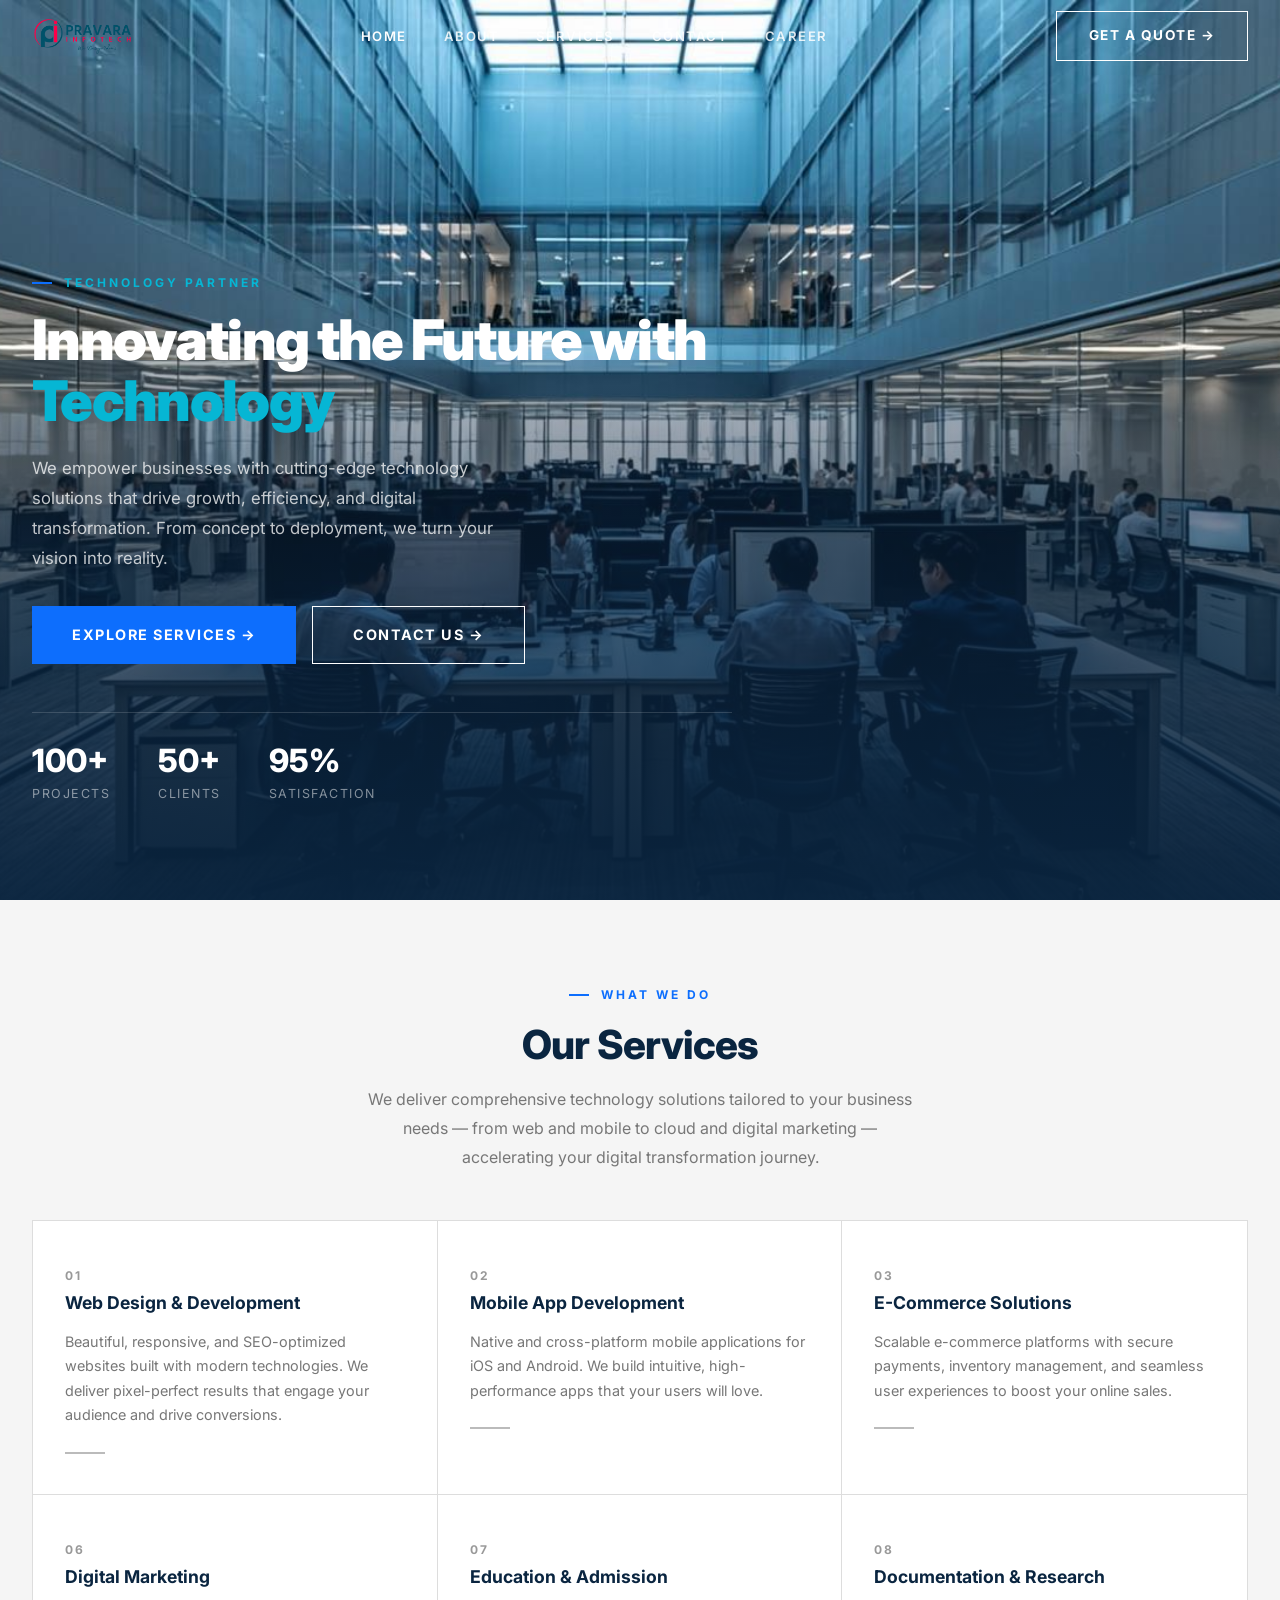
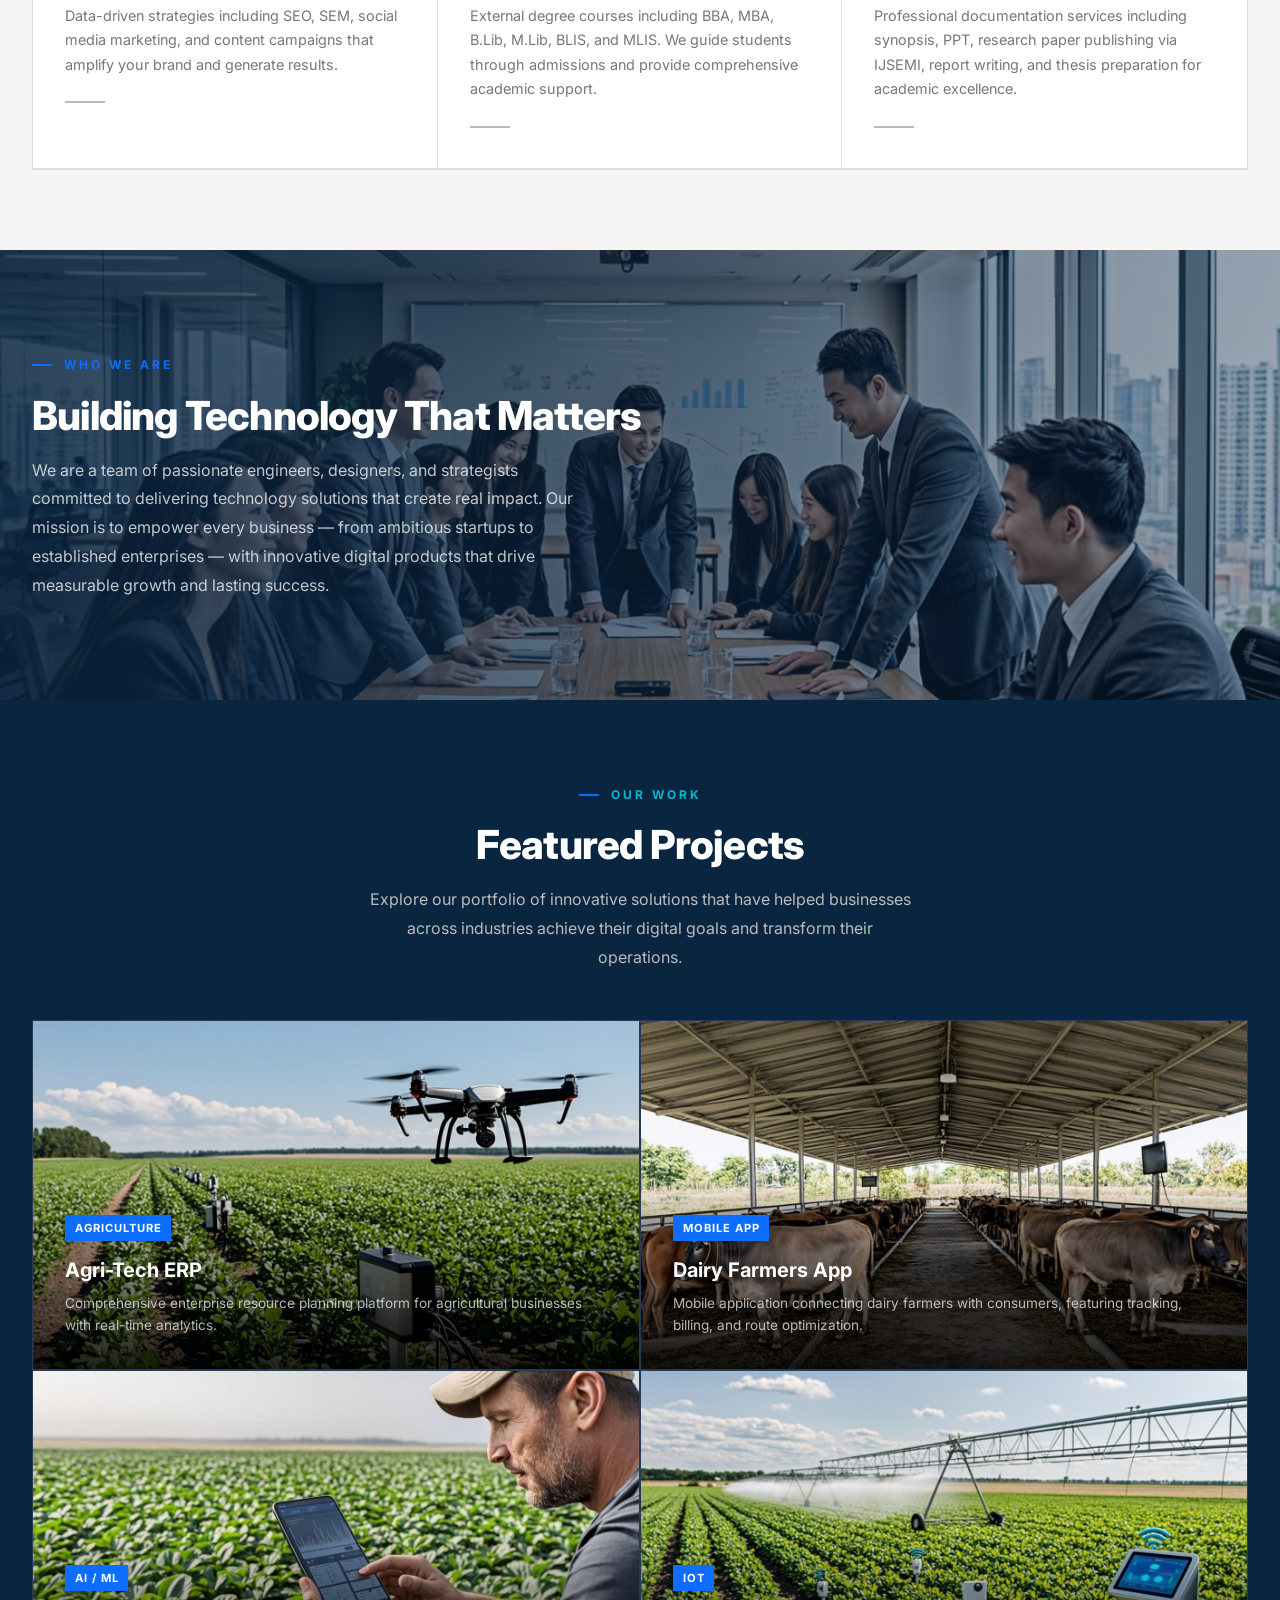
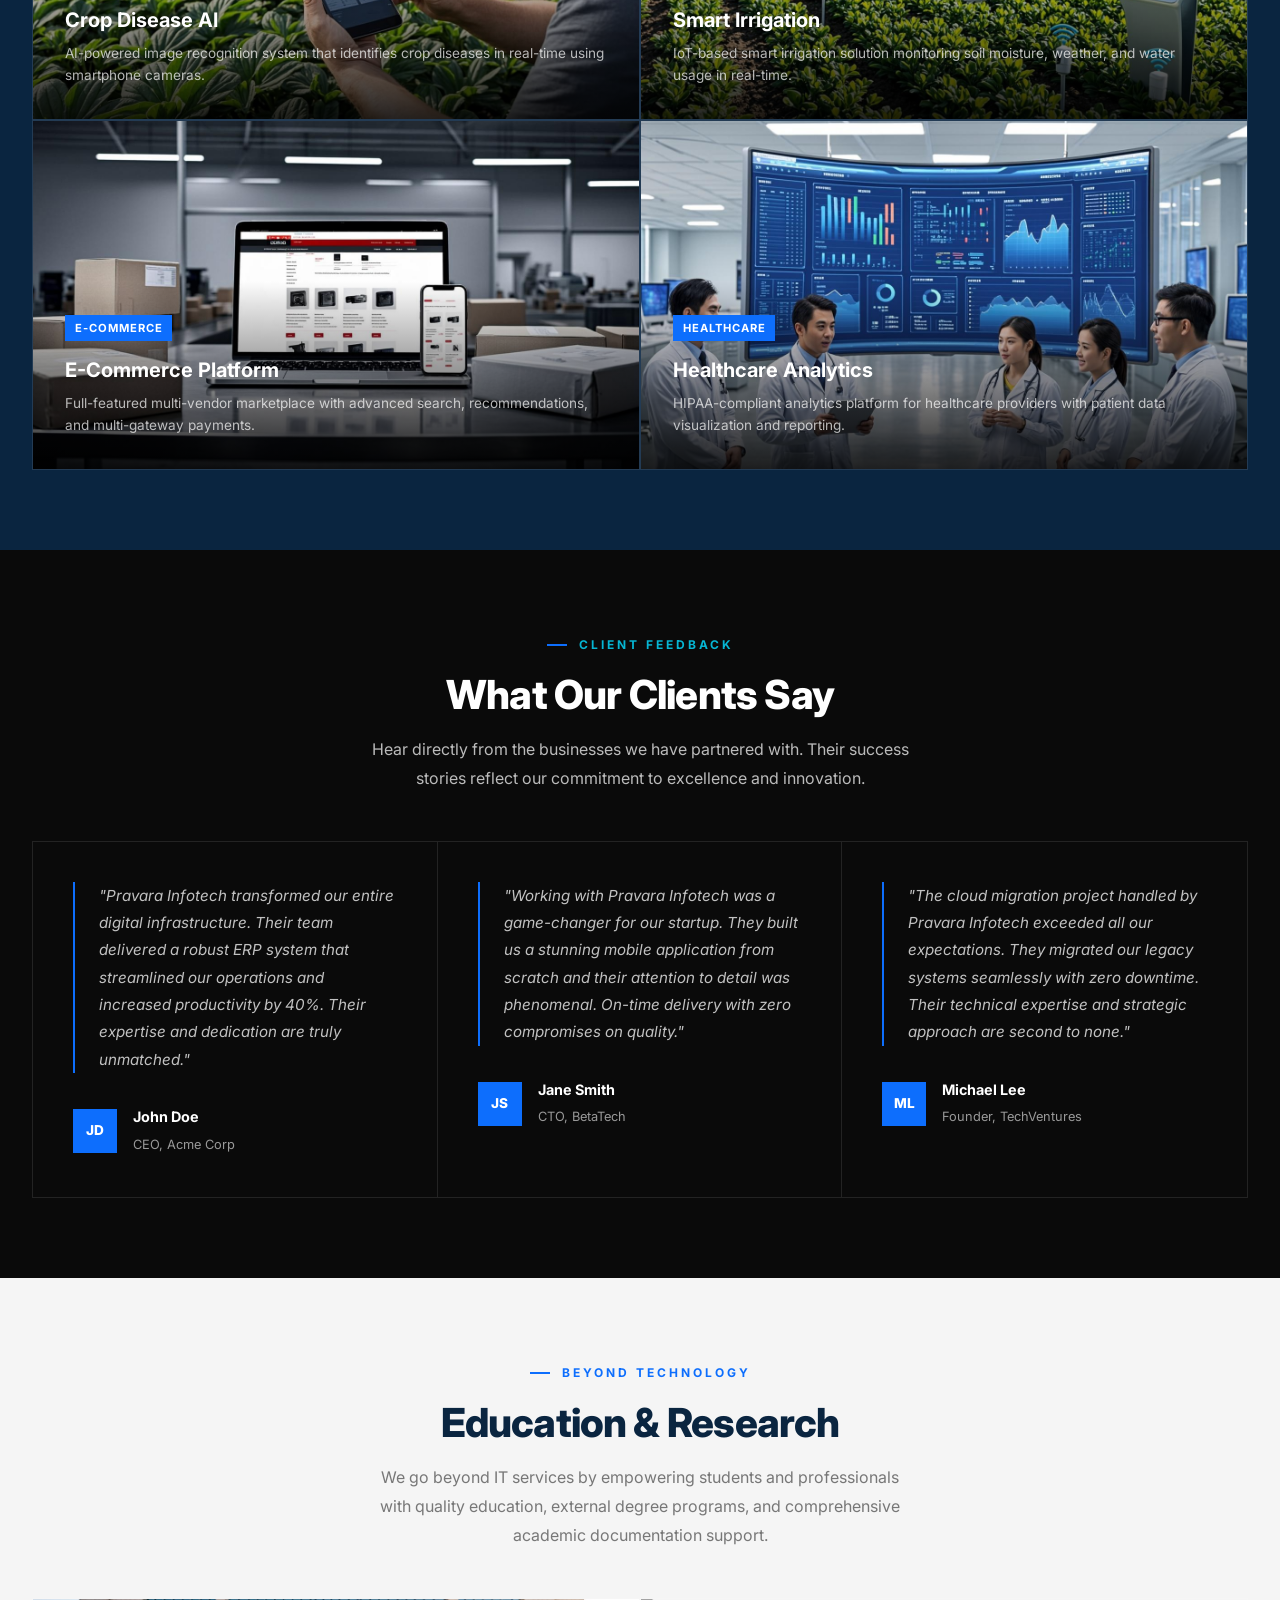
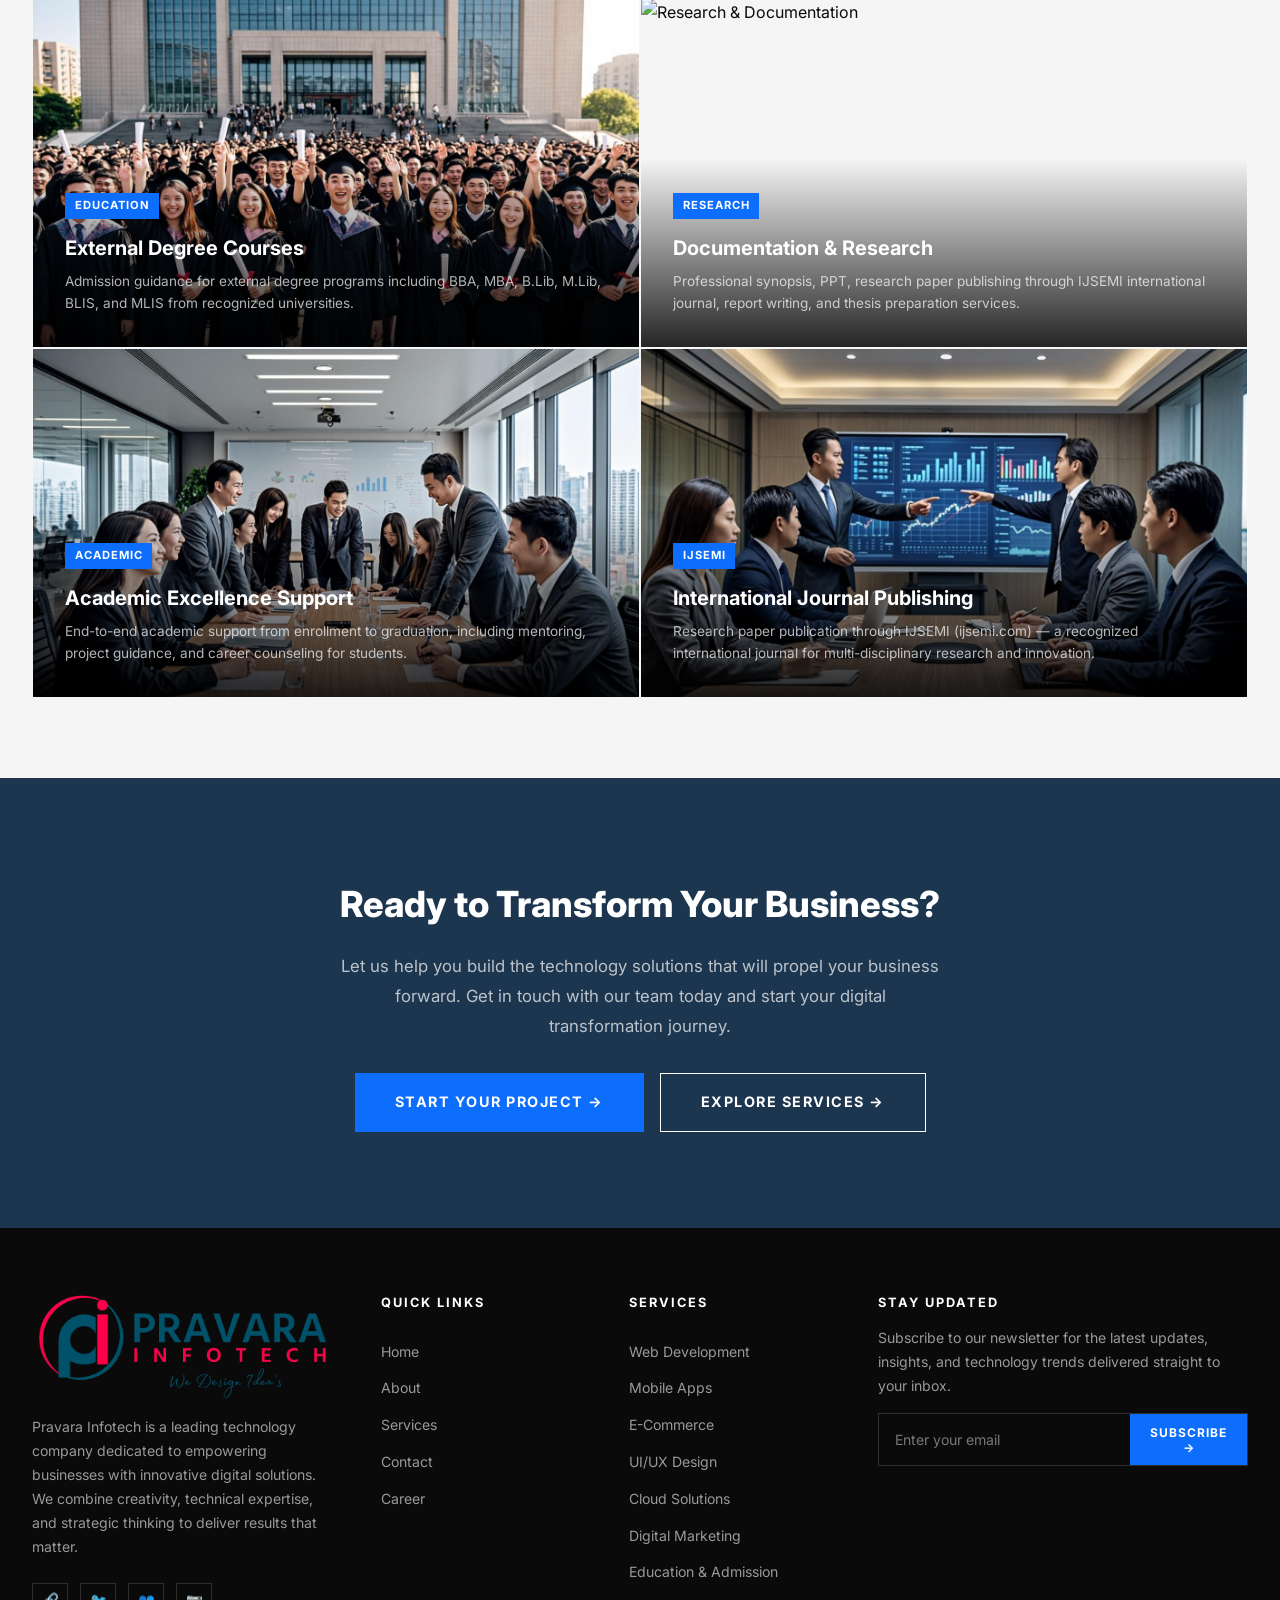
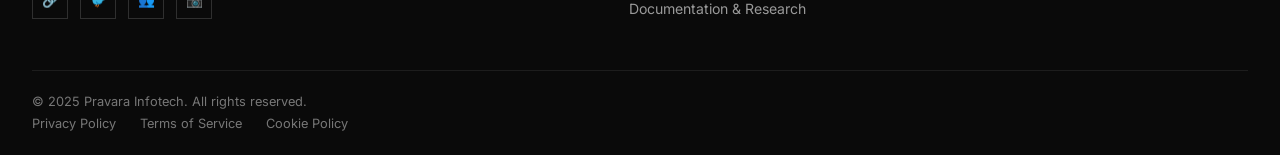
==== index.html @ 1d98ce5a "feat: add education service image and update portfolio layout spacing" ====
<!DOCTYPE html>
<html lang="en">
<head>
    <meta charset="UTF-8">
    <meta name="viewport" content="width=device-width, initial-scale=1.0">
    <meta name="description" content="Pravara Infotech - Empowering businesses with cutting-edge technology solutions. Web development, mobile apps, cloud solutions, and digital marketing.">
    <meta name="keywords" content="Pravara Infotech, web development, mobile app development, UI/UX design, cloud solutions, digital marketing, technology company">
    <meta name="author" content="Pravara Infotech">
    <meta name="robots" content="index, follow">
    <meta property="og:title" content="Pravara Infotech - Innovating the Future with Technology">
    <meta property="og:description" content="Empowering businesses with cutting-edge technology solutions.">
    <meta property="og:type" content="website">
    <meta property="og:url" content="https://pravarainfotech.com">
    <meta property="og:image" content="images/hero-bg.jpg">
    <meta name="twitter:card" content="summary_large_image">
    <meta name="twitter:title" content="Pravara Infotech - Innovating the Future with Technology">
    <meta name="twitter:description" content="Empowering businesses with cutting-edge technology solutions.">
    <title>Pravara Infotech - Innovating the Future with Technology</title>
    <link rel="preconnect" href="https://fonts.googleapis.com">
    <link rel="preconnect" href="https://fonts.gstatic.com" crossorigin>
    <link href="https://fonts.googleapis.com/css2?family=Inter:wght@300;400;500;600;700;800;900&display=swap" rel="stylesheet">
    <link rel="stylesheet" href="css/style.css">
    <link rel="icon" type="image/png" href="images/logo.png">
</head>
<body>

    <!-- ========== NAVBAR ========== -->
    <nav class="navbar" id="navbar">
        <div class="container">
            <a href="index.html" class="navbar-brand">
                <img src="images/logo.png" alt="Pravara Infotech Logo">
            </a>
            <ul class="navbar-menu" id="navbarMenu">
                <li><a href="index.html" class="active">Home</a></li>
                <li><a href="about.html">About</a></li>
                <li><a href="services.html">Services</a></li>
                <li><a href="contact.html">Contact</a></li>
                <li><a href="career.html">Career</a></li>
            </ul>
            <a href="contact.html" class="btn btn-outline-white navbar-cta">Get a Quote &#8594;</a>
            <button class="menu-toggle" id="menuToggle" aria-label="Toggle navigation menu">
                <span></span>
                <span></span>
                <span></span>
            </button>
        </div>
    </nav>
    <div class="mobile-overlay" id="mobileOverlay"></div>

    <!-- ========== HERO SECTION ========== -->
    <section class="hero" id="hero" style="background-image: url('images/hero-bg.jpg');">
        <div class="container">
            <div class="hero-content reveal">
                <span class="section-tag">Technology Partner</span>
                <h1>Innovating the Future with <span class="highlight">Technology</span></h1>
                <p>We empower businesses with cutting-edge technology solutions that drive growth, efficiency, and digital transformation. From concept to deployment, we turn your vision into reality.</p>
                <div class="hero-buttons">
                    <a href="services.html" class="btn btn-primary btn-lg">Explore Services &#8594;</a>
                    <a href="contact.html" class="btn btn-outline-white btn-lg">Contact Us &#8594;</a>
                </div>
                <div class="hero-stats">
                    <div class="hero-stat">
                        <span class="number" data-counter="100" data-suffix="+">100+</span>
                        <span class="label">Projects</span>
                    </div>
                    <div class="hero-stat">
                        <span class="number" data-counter="50" data-suffix="+">50+</span>
                        <span class="label">Clients</span>
                    </div>
                    <div class="hero-stat">
                        <span class="number" data-counter="95" data-suffix="%">95%</span>
                        <span class="label">Satisfaction</span>
                    </div>
                </div>
            </div>
        </div>
    </section>

    <!-- ========== SERVICES SECTION ========== -->
    <section class="services-section section" id="services">
        <div class="container">
            <div class="text-center reveal">
                <span class="section-tag">What We Do</span>
                <h2 class="section-title">Our Services</h2>
                <p class="section-desc">We deliver comprehensive technology solutions tailored to your business needs — from web and mobile to cloud and digital marketing — accelerating your digital transformation journey.</p>
            </div>
            <div class="services-grid">

                <div class="service-card reveal">
                    <span class="service-card-num">01</span>
                    <h3 class="service-card-title">Web Design &amp; Development</h3>
                    <p class="service-card-desc">Beautiful, responsive, and SEO-optimized websites built with modern technologies. We deliver pixel-perfect results that engage your audience and drive conversions.</p>
                    <div class="service-card-line"></div>
                </div>

                <div class="service-card reveal">
                    <span class="service-card-num">02</span>
                    <h3 class="service-card-title">Mobile App Development</h3>
                    <p class="service-card-desc">Native and cross-platform mobile applications for iOS and Android. We build intuitive, high-performance apps that your users will love.</p>
                    <div class="service-card-line"></div>
                </div>

                <div class="service-card reveal">
                    <span class="service-card-num">03</span>
                    <h3 class="service-card-title">E-Commerce Solutions</h3>
                    <p class="service-card-desc">Scalable e-commerce platforms with secure payments, inventory management, and seamless user experiences to boost your online sales.</p>
                    <div class="service-card-line"></div>
                </div>
                <!-- service cards 04 and 05 removed per request -->

                <div class="service-card reveal">
                    <span class="service-card-num">06</span>
                    <h3 class="service-card-title">Digital Marketing</h3>
                    <p class="service-card-desc">Data-driven strategies including SEO, SEM, social media marketing, and content campaigns that amplify your brand and generate results.</p>
                    <div class="service-card-line"></div>
                </div>

                <div class="service-card reveal">
                    <span class="service-card-num">07</span>
                    <h3 class="service-card-title">Education &amp; Admission</h3>
                    <p class="service-card-desc">External degree courses including BBA, MBA, B.Lib, M.Lib, BLIS, and MLIS. We guide students through admissions and provide comprehensive academic support.</p>
                    <div class="service-card-line"></div>
                </div>

                <div class="service-card reveal">
                    <span class="service-card-num">08</span>
                    <h3 class="service-card-title">Documentation &amp; Research</h3>
                    <p class="service-card-desc">Professional documentation services including synopsis, PPT, research paper publishing via IJSEMI, report writing, and thesis preparation for academic excellence.</p>
                    <div class="service-card-line"></div>
                </div>

            </div>
        </div>
    </section>

    <!-- ========== PHOTO BANNER ========== -->
    <section class="photo-banner" style="background-image: url('images/about-team.jpg');">
        <div class="photo-banner-content">
            <div class="container reveal">
                <span class="section-tag">Who We Are</span>
                <h2 class="section-title" style="color: #fff;">Building Technology That Matters</h2>
                <p class="section-desc" style="color: rgba(255,255,255,0.75); max-width: 550px;">We are a team of passionate engineers, designers, and strategists committed to delivering technology solutions that create real impact. Our mission is to empower every business — from ambitious startups to established enterprises — with innovative digital products that drive measurable growth and lasting success.</p>
            </div>
        </div>
    </section>

    <!-- ========== PORTFOLIO SECTION ========== -->
    <section class="portfolio-section section" id="portfolio">
        <div class="container">
            <div class="text-center text-white reveal">
                <span class="section-tag">Our Work</span>
                <h2 class="section-title">Featured Projects</h2>
                <p class="section-desc">Explore our portfolio of innovative solutions that have helped businesses across industries achieve their digital goals and transform their operations.</p>
            </div>
            <div class="portfolio-grid">

                <div class="portfolio-item reveal">
                    <img src="images/port-agritech.jpg" alt="Agri-Tech ERP System">
                    <div class="portfolio-overlay">
                        <span class="tag">Agriculture</span>
                        <h3>Agri-Tech ERP</h3>
                        <p>Comprehensive enterprise resource planning platform for agricultural businesses with real-time analytics.</p>
                    </div>
                </div>

                <div class="portfolio-item reveal">
                    <img src="images/port-dairy.jpg" alt="Dairy Farmers App">
                    <div class="portfolio-overlay">
                        <span class="tag">Mobile App</span>
                        <h3>Dairy Farmers App</h3>
                        <p>Mobile application connecting dairy farmers with consumers, featuring tracking, billing, and route optimization.</p>
                    </div>
                </div>

                <div class="portfolio-item reveal">
                    <img src="images/port-ai.jpg" alt="Crop Disease AI Detection">
                    <div class="portfolio-overlay">
                        <span class="tag">AI / ML</span>
                        <h3>Crop Disease AI</h3>
                        <p>AI-powered image recognition system that identifies crop diseases in real-time using smartphone cameras.</p>
                    </div>
                </div>

                <div class="portfolio-item reveal">
                    <img src="images/port-iot.jpg" alt="Smart Irrigation System">
                    <div class="portfolio-overlay">
                        <span class="tag">IoT</span>
                        <h3>Smart Irrigation</h3>
                        <p>IoT-based smart irrigation solution monitoring soil moisture, weather, and water usage in real-time.</p>
                    </div>
                </div>

                <div class="portfolio-item reveal">
                    <img src="images/svc-ecommerce.jpg" alt="E-Commerce Platform">
                    <div class="portfolio-overlay">
                        <span class="tag">E-Commerce</span>
                        <h3>E-Commerce Platform</h3>
                        <p>Full-featured multi-vendor marketplace with advanced search, recommendations, and multi-gateway payments.</p>
                    </div>
                </div>

                <div class="portfolio-item reveal">
                    <img src="images/port-healthcare.jpg" alt="Healthcare Analytics Platform">
                    <div class="portfolio-overlay">
                        <span class="tag">Healthcare</span>
                        <h3>Healthcare Analytics</h3>
                        <p>HIPAA-compliant analytics platform for healthcare providers with patient data visualization and reporting.</p>
                    </div>
                </div>

            </div>
        </div>
    </section>

    <!-- ========== TESTIMONIALS SECTION ========== -->
    <section class="testimonials-section section" id="testimonials">
        <div class="container">
            <div class="text-center text-white reveal">
                <span class="section-tag">Client Feedback</span>
                <h2 class="section-title">What Our Clients Say</h2>
                <p class="section-desc">Hear directly from the businesses we have partnered with. Their success stories reflect our commitment to excellence and innovation.</p>
            </div>
            <div class="testimonials-grid">

                <div class="testimonial-card reveal">
                    <p class="testimonial-quote">"Pravara Infotech transformed our entire digital infrastructure. Their team delivered a robust ERP system that streamlined our operations and increased productivity by 40%. Their expertise and dedication are truly unmatched."</p>
                    <div class="testimonial-author">
                        <div class="testimonial-avatar">JD</div>
                        <div>
                            <h4>John Doe</h4>
                            <span>CEO, Acme Corp</span>
                        </div>
                    </div>
                </div>

                <div class="testimonial-card reveal">
                    <p class="testimonial-quote">"Working with Pravara Infotech was a game-changer for our startup. They built us a stunning mobile application from scratch and their attention to detail was phenomenal. On-time delivery with zero compromises on quality."</p>
                    <div class="testimonial-author">
                        <div class="testimonial-avatar">JS</div>
                        <div>
                            <h4>Jane Smith</h4>
                            <span>CTO, BetaTech</span>
                        </div>
                    </div>
                </div>

                <div class="testimonial-card reveal">
                    <p class="testimonial-quote">"The cloud migration project handled by Pravara Infotech exceeded all our expectations. They migrated our legacy systems seamlessly with zero downtime. Their technical expertise and strategic approach are second to none."</p>
                    <div class="testimonial-author">
                        <div class="testimonial-avatar">ML</div>
                        <div>
                            <h4>Michael Lee</h4>
                            <span>Founder, TechVentures</span>
                        </div>
                    </div>
                </div>

            </div>
        </div>
    </section>

    <!-- ========== EDUCATION & RESEARCH SHOWCASE ========== -->
    <section class="section" id="education-research" style="background: var(--gray-50);">
        <div class="container">
            <div class="text-center reveal">
                <span class="section-tag">Beyond Technology</span>
                <h2 class="section-title">Education &amp; Research</h2>
                <p class="section-desc">We go beyond IT services by empowering students and professionals with quality education, external degree programs, and comprehensive academic documentation support.</p>
            </div>
            <div class="portfolio-grid">

                <div class="portfolio-item reveal">
                    <img src="images/svc-education.jpg" alt="External Degree Programs">
                    <div class="portfolio-overlay">
                        <span class="tag">Education</span>
                        <h3>External Degree Courses</h3>
                        <p>Admission guidance for external degree programs including BBA, MBA, B.Lib, M.Lib, BLIS, and MLIS from recognized universities.</p>
                    </div>
                </div>

                <div class="portfolio-item reveal">
                    <img src="images/svc-research.jpg" alt="Research & Documentation">
                    <div class="portfolio-overlay">
                        <span class="tag">Research</span>
                        <h3>Documentation &amp; Research</h3>
                        <p>Professional synopsis, PPT, research paper publishing through IJSEMI international journal, report writing, and thesis preparation services.</p>
                    </div>
                </div>
 
                <div class="portfolio-item reveal">
                    <img src="images/about-team.jpg" alt="Academic Support">
                    <div class="portfolio-overlay">
                        <span class="tag">Academic</span>
                        <h3>Academic Excellence Support</h3>
                        <p>End-to-end academic support from enrollment to graduation, including mentoring, project guidance, and career counseling for students.</p>
                    </div>
                </div>

                <div class="portfolio-item reveal">
                    <img src="images/svc-marketing.jpg" alt="IJSEMI Journal">
                    <div class="portfolio-overlay">
                        <span class="tag">IJSEMI</span>
                        <h3>International Journal Publishing</h3>
                        <p>Research paper publication through IJSEMI (ijsemi.com) — a recognized international journal for multi-disciplinary research and innovation.</p>
                    </div>
                </div>

            </div>
        </div>
    </section>

    <!-- ========== CTA SECTION ========== -->
    <section class="cta-section" id="cta" style="background-image: url('images/cta-bg.jpg');">
        <div class="container">
            <div class="cta-inner reveal">
                <h2>Ready to Transform Your Business?</h2>
                <p>Let us help you build the technology solutions that will propel your business forward. Get in touch with our team today and start your digital transformation journey.</p>
                <div class="cta-buttons">
                    <a href="contact.html" class="btn btn-primary btn-lg">Start Your Project &#8594;</a>
                    <a href="services.html" class="btn btn-outline-white btn-lg">Explore Services &#8594;</a>
                </div>
            </div>
        </div>
    </section>

    <!-- ========== FOOTER ========== -->
    <footer class="footer" id="footer">
        <div class="container">
            <div class="footer-grid">

                <div class="footer-brand">
                    <a href="index.html">
                        <img src="images/logo.png" alt="Pravara Infotech Logo">
                    </a>
                    <p>Pravara Infotech is a leading technology company dedicated to empowering businesses with innovative digital solutions. We combine creativity, technical expertise, and strategic thinking to deliver results that matter.</p>
                    <div class="footer-social">
                        <a href="#" aria-label="Facebook">&#128279;</a>
                        <a href="#" aria-label="Twitter">&#128038;</a>
                        <a href="#" aria-label="LinkedIn">&#128101;</a>
                        <a href="#" aria-label="Instagram">&#128247;</a>
                    </div>
                </div>

                <div class="footer-col">
                    <h4>Quick Links</h4>
                    <ul>
                        <li><a href="index.html">Home</a></li>
                        <li><a href="about.html">About</a></li>
                        <li><a href="services.html">Services</a></li>
                        <li><a href="contact.html">Contact</a></li>
                        <li><a href="career.html">Career</a></li>
                    </ul>
                </div>

                <div class="footer-col">
                    <h4>Services</h4>
                    <ul>
                        <li><a href="services.html">Web Development</a></li>
                        <li><a href="services.html">Mobile Apps</a></li>
                        <li><a href="services.html">E-Commerce</a></li>
                        <li><a href="services.html">UI/UX Design</a></li>
                        <li><a href="services.html">Cloud Solutions</a></li>
                        <li><a href="services.html">Digital Marketing</a></li>
                        <li><a href="services.html">Education &amp; Admission</a></li>
                        <li><a href="services.html">Documentation &amp; Research</a></li>
                    </ul>
                </div>

                <div class="footer-newsletter">
                    <h4>Stay Updated</h4>
                    <p>Subscribe to our newsletter for the latest updates, insights, and technology trends delivered straight to your inbox.</p>
                    <form class="newsletter-form" action="#" method="POST">
                        <input type="email" name="email" placeholder="Enter your email" required aria-label="Email address">
                        <button type="submit">Subscribe &#8594;</button>
                    </form>
                </div>

            </div>
        </div>
        <div class="footer-bottom">
            <div class="container">
                <p>&copy; 2025 Pravara Infotech. All rights reserved.</p>
                <div class="footer-bottom-links">
                    <a href="#">Privacy Policy</a>
                    <a href="#">Terms of Service</a>
                    <a href="#">Cookie Policy</a>
                </div>
            </div>
        </div>
    </footer>

    <!-- ========== SCROLL TO TOP ========== -->
    <button class="scroll-top" id="scrollTop" aria-label="Scroll to top">&#8593;</button>

    <script src="js/script.js"></script>
</body>
</html>
---- css/style.css ----
/* ============================================
   PRAVARA INFOTECH - Professional Static Website
   Square/Corporate Design inspired by TCS & Viraj
   ============================================ */

/* ---------- CSS Variables ---------- */
:root {
  --primary: #0a2540;
  --primary-accent: #0d6efd;
  --accent: #06b6d4;
  --dark: #0a0a0a;
  --dark-900: #111111;
  --dark-800: #1a1a1a;
  --dark-700: #2a2a2a;
  --dark-600: #3a3a3a;
  --gray-600: #555555;
  --gray-500: #777777;
  --gray-400: #999999;
  --gray-300: #bbbbbb;
  --gray-200: #dddddd;
  --gray-100: #eeeeee;
  --gray-50: #f5f5f5;
  --white: #ffffff;
  --gradient-dark: linear-gradient(180deg, #0a2540 0%, #0d1b2e 100%);
  --shadow-sm: 0 1px 3px rgba(0, 0, 0, 0.12);
  --shadow-md: 0 4px 12px rgba(0, 0, 0, 0.08);
  --shadow-lg: 0 8px 30px rgba(0, 0, 0, 0.1);
  --shadow-xl: 0 20px 50px rgba(0, 0, 0, 0.12);
  --transition: 0.3s ease;
  --font: 'Inter', 'Segoe UI', system-ui, -apple-system, sans-serif;
}

/* ---------- Reset ---------- */
*, *::before, *::after { margin: 0; padding: 0; box-sizing: border-box; }
html { scroll-behavior: smooth; font-size: 16px; }
body {
  font-family: var(--font);
  color: var(--dark);
  background: var(--white);
  line-height: 1.7;
  overflow-x: hidden;
  -webkit-font-smoothing: antialiased;
}
a { text-decoration: none; color: inherit; transition: color var(--transition); }
ul, ol { list-style: none; }
img { max-width: 100%; height: auto; display: block; }
button { cursor: pointer; border: none; outline: none; background: none; font-family: inherit; }
input, textarea, select { font-family: inherit; outline: none; }

.container { width: 100%; max-width: 1280px; margin: 0 auto; padding: 0 2rem; }
.section { padding: 5rem 0; }

/* ---------- Typography ---------- */
.section-tag {
  display: inline-block;
  font-size: 0.75rem;
  font-weight: 700;
  color: var(--primary-accent);
  text-transform: uppercase;
  letter-spacing: 3px;
  margin-bottom: 1rem;
  position: relative;
  padding-left: 2rem;
}
.section-tag::before {
  content: '';
  position: absolute;
  left: 0;
  top: 50%;
  transform: translateY(-50%);
  width: 1.25rem;
  height: 2px;
  background: var(--primary-accent);
}

.section-title {
  font-size: clamp(1.75rem, 3.5vw, 2.5rem);
  font-weight: 800;
  color: var(--primary);
  line-height: 1.2;
  margin-bottom: 1rem;
  letter-spacing: -0.02em;
}

.section-desc {
  font-size: 1rem;
  color: var(--gray-500);
  max-width: 550px;
  line-height: 1.8;
}

.text-center { text-align: center; }
.text-center .section-desc { margin: 0 auto; }
.text-white { color: var(--white); }
.text-white .section-tag { color: var(--accent); }
.text-white .section-title { color: var(--white); }
.text-white .section-desc { color: var(--gray-300); }

/* ---------- Buttons ---------- */
.btn {
  display: inline-flex;
  align-items: center;
  gap: 0.5rem;
  padding: 0.8rem 2rem;
  font-size: 0.85rem;
  font-weight: 700;
  text-transform: uppercase;
  letter-spacing: 1.5px;
  transition: all var(--transition);
  white-space: nowrap;
}
.btn-primary {
  background: var(--primary-accent);
  color: var(--white);
}
.btn-primary:hover {
  background: #0b5ed7;
  transform: translateY(-1px);
}
.btn-dark {
  background: var(--primary);
  color: var(--white);
}
.btn-dark:hover { background: var(--dark-800); transform: translateY(-1px); }
.btn-outline-white {
  border: 1.5px solid var(--white);
  color: var(--white);
}
.btn-outline-white:hover {
  background: var(--white);
  color: var(--primary);
}
.btn-outline-dark {
  border: 1.5px solid var(--primary);
  color: var(--primary);
}
.btn-outline-dark:hover {
  background: var(--primary);
  color: var(--white);
}
.btn-lg { padding: 1rem 2.5rem; font-size: 0.9rem; }

/* ---------- NAVBAR ---------- */
.navbar {
  position: fixed;
  top: 0;
  left: 0;
  width: 100%;
  z-index: 1000;
  padding: 0;
  transition: all var(--transition);
}
.navbar.scrolled {
  background: rgba(255, 255, 255, 0.97);
  backdrop-filter: blur(10px);
  box-shadow: 0 1px 0 rgba(0, 0, 0, 0.08);
}
.navbar .container {
  display: flex;
  align-items: center;
  justify-content: space-between;
  height: 72px;
}
.navbar-brand {
  display: flex;
  align-items: center;
  z-index: 1001;
}
.navbar-brand img {
  height: 36px;
  width: auto;
  transition: all var(--transition);
}
.navbar-menu {
  display: flex;
  align-items: center;
  gap: 0;
}
.navbar-menu a {
  padding: 0 1.15rem;
  font-size: 0.82rem;
  font-weight: 600;
  color: rgba(255, 255, 255, 0.85);
  text-transform: uppercase;
  letter-spacing: 1.5px;
  transition: all var(--transition);
  line-height: 72px;
}
.navbar-menu a:hover,
.navbar-menu a.active { color: var(--white); }
.navbar.scrolled .navbar-menu a { color: var(--dark); }
.navbar.scrolled .navbar-menu a:hover,
.navbar.scrolled .navbar-menu a.active { color: var(--primary-accent); }

.navbar-cta .btn { padding: 0.55rem 1.5rem; font-size: 0.75rem; }
.navbar.scrolled .navbar-cta .btn-outline-white {
  border-color: var(--primary);
  color: var(--primary);
}
.navbar.scrolled .navbar-cta .btn-outline-white:hover {
  background: var(--primary);
  color: var(--white);
}

.menu-toggle {
  display: none;
  flex-direction: column;
  gap: 5px;
  z-index: 1001;
  padding: 0.5rem;
}
.menu-toggle span {
  display: block;
  width: 22px;
  height: 2px;
  background: var(--white);
  transition: all var(--transition);
}
.navbar.scrolled .menu-toggle span { background: var(--dark); }
.menu-toggle.active span:nth-child(1) { transform: rotate(45deg) translate(5px, 5px); }
.menu-toggle.active span:nth-child(2) { opacity: 0; }
.menu-toggle.active span:nth-child(3) { transform: rotate(-45deg) translate(5px, -5px); }

/* ---------- HERO ---------- */
.hero {
  position: relative;
  min-height: 100vh;
  display: flex;
  align-items: flex-end;
  background-size: cover;
  background-position: center;
  background-repeat: no-repeat;
  overflow: hidden;
}
.hero::after {
  content: '';
  position: absolute;
  bottom: 0;
  left: 0;
  right: 0;
  height: 60%;
  background: linear-gradient(to top, rgba(10, 37, 64, 0.95) 0%, rgba(10, 37, 64, 0.7) 50%, rgba(10, 37, 64, 0.3) 100%);
  z-index: 1;
}
.hero-content {
  position: relative;
  z-index: 2;
  padding: 0 0 6rem;
  max-width: 700px;
}
.hero-content .section-tag { color: var(--accent); }
.hero h1 {
  font-size: clamp(2.25rem, 5vw, 3.5rem);
  font-weight: 900;
  color: var(--white);
  line-height: 1.1;
  margin-bottom: 1.25rem;
  letter-spacing: -0.03em;
}
.hero h1 .highlight {
  color: var(--accent);
}
.hero p {
  font-size: 1.05rem;
  color: rgba(255, 255, 255, 0.75);
  margin-bottom: 2rem;
  max-width: 500px;
  line-height: 1.8;
}
.hero-buttons {
  display: flex;
  gap: 1rem;
  flex-wrap: wrap;
}
.hero-stats {
  display: flex;
  gap: 3rem;
  margin-top: 3rem;
  padding-top: 2rem;
  border-top: 1px solid rgba(255, 255, 255, 0.15);
}
.hero-stat .number {
  font-size: 2rem;
  font-weight: 800;
  color: var(--white);
  line-height: 1;
  display: block;
}
.hero-stat .label {
  font-size: 0.78rem;
  color: rgba(255, 255, 255, 0.5);
  text-transform: uppercase;
  letter-spacing: 1.5px;
  margin-top: 0.35rem;
  display: block;
}

/* ---------- Wide Photo Banner ---------- */
.photo-banner {
  position: relative;
  width: 100%;
  height: 450px;
  background-size: cover;
  background-position: center;
  overflow: hidden;
}
.photo-banner::after {
  content: '';
  position: absolute;
  inset: 0;
  background: linear-gradient(to right, rgba(10, 37, 64, 0.85) 0%, rgba(10, 37, 64, 0.4) 100%);
}
.photo-banner-content {
  position: relative;
  z-index: 2;
  height: 100%;
  display: flex;
  align-items: center;
}

/* ---------- Services Grid ---------- */
.services-section { background: var(--gray-50); }
.services-grid {
  display: grid;
  grid-template-columns: repeat(3, 1fr);
  gap: 0;
  margin-top: 3rem;
  border: 1px solid var(--gray-200);
}
.service-card {
  background: var(--white);
  padding: 2.5rem 2rem;
  border-right: 1px solid var(--gray-200);
  border-bottom: 1px solid var(--gray-200);
  transition: all var(--transition);
  position: relative;
}
.service-card:nth-child(3n) { border-right: none; }
.service-card:hover {
  background: var(--primary);
  color: var(--white);
}
.service-card:hover .service-card-num,
.service-card:hover .service-card-title,
.service-card:hover .service-card-desc { color: var(--white); }
.service-card:hover .service-card-line { background: var(--accent); }

.service-card-num {
  font-size: 0.75rem;
  font-weight: 700;
  color: var(--gray-400);
  letter-spacing: 2px;
  margin-bottom: 1rem;
}
.service-card-title {
  font-size: 1.1rem;
  font-weight: 700;
  color: var(--primary);
  margin-bottom: 0.75rem;
  transition: color var(--transition);
}
.service-card-desc {
  font-size: 0.9rem;
  color: var(--gray-500);
  line-height: 1.7;
  margin-bottom: 1.5rem;
  transition: color var(--transition);
}
.service-card-line {
  width: 40px;
  height: 2px;
  background: var(--gray-300);
  transition: all var(--transition);
}
.service-card:hover .service-card-line {
  width: 60px;
}

/* ---------- Portfolio / Projects ---------- */
.portfolio-section { background: var(--primary); }
.portfolio-grid {
  display: grid;
  grid-template-columns: 1fr 1fr;
  gap: 0;
  margin-top: 3rem;
}
.portfolio-item {
  position: relative;
  height: 350px;
  overflow: hidden;
  border: 1px solid rgba(255, 255, 255, 0.1);
}
.portfolio-item img {
  width: 100%;
  height: 100%;
  object-fit: cover;
  transition: transform 0.6s ease;
}
.portfolio-item:hover img { transform: scale(1.05); }
.portfolio-overlay {
  position: absolute;
  bottom: 0;
  left: 0;
  right: 0;
  padding: 2rem;
  background: linear-gradient(to top, rgba(0, 0, 0, 0.85) 0%, transparent 100%);
}
.portfolio-overlay .tag {
  display: inline-block;
  padding: 0.2rem 0.6rem;
  background: var(--primary-accent);
  color: var(--white);
  font-size: 0.7rem;
  font-weight: 700;
  text-transform: uppercase;
  letter-spacing: 1px;
  margin-bottom: 0.75rem;
}
.portfolio-overlay h3 {
  font-size: 1.25rem;
  font-weight: 700;
  color: var(--white);
  margin-bottom: 0.4rem;
}
.portfolio-overlay p {
  font-size: 0.85rem;
  color: rgba(255, 255, 255, 0.7);
  line-height: 1.6;
}

/* ---------- About / Story Split ---------- */
.about-split {
  display: grid;
  grid-template-columns: 1fr 1fr;
  min-height: 500px;
}
.about-split-image {
  position: relative;
  overflow: hidden;
}
.about-split-image img {
  width: 100%;
  height: 100%;
  object-fit: cover;
}
.about-split-content {
  display: flex;
  align-items: center;
  padding: 4rem;
}
.about-split-content .section-desc { max-width: 100%; }

/* ---------- Features Grid ---------- */
.features-grid {
  display: grid;
  grid-template-columns: repeat(4, 1fr);
  gap: 2.5rem;
  margin-top: 3rem;
}
.feature-item {
  padding: 0;
}
.feature-icon {
  width: 48px;
  height: 48px;
  display: flex;
  align-items: center;
  justify-content: center;
  font-size: 1.25rem;
  border: 1.5px solid var(--primary-accent);
  margin-bottom: 1.25rem;
  transition: all var(--transition);
}
.feature-item:hover .feature-icon {
  background: var(--primary-accent);
  color: var(--white);
}
.feature-item h3 {
  font-size: 1rem;
  font-weight: 700;
  color: var(--primary);
  margin-bottom: 0.5rem;
}
.feature-item p {
  font-size: 0.88rem;
  color: var(--gray-500);
  line-height: 1.7;
}

/* ---------- Mission / Vision ---------- */
.mv-grid {
  display: grid;
  grid-template-columns: 1fr 1fr;
  gap: 0;
  margin-top: 3rem;
  border: 1px solid var(--gray-200);
}
.mv-card {
  padding: 3rem;
  border-right: 1px solid var(--gray-200);
  transition: all var(--transition);
}
.mv-card:last-child { border-right: none; }
.mv-card:hover { background: var(--primary); }
.mv-card:hover h3,
.mv-card:hover p { color: var(--white); }
.mv-card:hover .mv-num { color: var(--accent); }
.mv-card:hover .mv-line { background: var(--accent); }
.mv-num {
  font-size: 0.75rem;
  font-weight: 700;
  color: var(--gray-400);
  letter-spacing: 2px;
  margin-bottom: 1rem;
}
.mv-card h3 {
  font-size: 1.35rem;
  font-weight: 800;
  color: var(--primary);
  margin-bottom: 1rem;
  transition: color var(--transition);
}
.mv-card p {
  color: var(--gray-500);
  line-height: 1.8;
  transition: color var(--transition);
}
.mv-line {
  width: 40px;
  height: 2px;
  background: var(--gray-300);
  margin-top: 1.5rem;
  transition: all var(--transition);
}

/* ---------- Stats Bar ---------- */
.stats-bar {
  display: grid;
  grid-template-columns: repeat(4, 1fr);
  border-top: 1px solid var(--gray-200);
  border-bottom: 1px solid var(--gray-200);
}
.stat-item {
  text-align: center;
  padding: 3rem 1.5rem;
  border-right: 1px solid var(--gray-200);
}
.stat-item:last-child { border-right: none; }
.stat-number {
  font-size: 2.5rem;
  font-weight: 900;
  color: var(--primary-accent);
  line-height: 1;
  margin-bottom: 0.5rem;
}
.stat-label {
  font-size: 0.78rem;
  color: var(--gray-500);
  text-transform: uppercase;
  letter-spacing: 1.5px;
  font-weight: 600;
}

/* ---------- Team ---------- */
.team-section { background: var(--gray-50); }
.team-grid {
  display: grid;
  grid-template-columns: repeat(4, 1fr);
  gap: 2rem;
  margin-top: 3rem;
}
.team-card {
  position: relative;
  overflow: hidden;
}
.team-card-img {
  width: 100%;
  height: 320px;
  object-fit: cover;
  transition: transform 0.5s ease;
}
.team-card:hover .team-card-img { transform: scale(1.03); }
.team-card-info {
  position: absolute;
  bottom: 0;
  left: 0;
  right: 0;
  padding: 1.5rem;
  background: linear-gradient(to top, rgba(0,0,0,0.85) 0%, transparent 100%);
}
.team-card-info h3 {
  font-size: 1rem;
  font-weight: 700;
  color: var(--white);
}
.team-card-info span {
  font-size: 0.8rem;
  color: var(--accent);
  font-weight: 500;
}

/* ---------- Testimonials ---------- */
.testimonials-section { background: var(--dark); }
.testimonials-grid {
  display: grid;
  grid-template-columns: repeat(3, 1fr);
  gap: 0;
  margin-top: 3rem;
  border: 1px solid rgba(255, 255, 255, 0.1);
}
.testimonial-card {
  padding: 2.5rem;
  border-right: 1px solid rgba(255, 255, 255, 0.1);
  transition: all var(--transition);
}
.testimonial-card:last-child { border-right: none; }
.testimonial-card:hover { background: rgba(255, 255, 255, 0.05); }
.testimonial-quote {
  font-size: 0.95rem;
  color: rgba(255, 255, 255, 0.75);
  line-height: 1.8;
  margin-bottom: 2rem;
  font-style: italic;
  position: relative;
  padding-left: 1.5rem;
  border-left: 2px solid var(--primary-accent);
}
.testimonial-author {
  display: flex;
  align-items: center;
  gap: 1rem;
}
.testimonial-avatar {
  width: 44px;
  height: 44px;
  background: var(--primary-accent);
  display: flex;
  align-items: center;
  justify-content: center;
  font-weight: 800;
  color: var(--white);
  font-size: 0.85rem;
}
.testimonial-author h4 {
  font-size: 0.9rem;
  font-weight: 700;
  color: var(--white);
}
.testimonial-author span {
  font-size: 0.8rem;
  color: var(--gray-400);
}

/* ---------- Service Detail (Services Page) ---------- */
.service-detail {
  display: grid;
  grid-template-columns: 1fr 1fr;
  min-height: 450px;
  border-bottom: 1px solid var(--gray-200);
}
.service-detail.reverse { direction: rtl; }
.service-detail.reverse > * { direction: ltr; }
.service-detail-img {
  position: relative;
  overflow: hidden;
}
.service-detail-img img {
  width: 100%;
  height: 100%;
  object-fit: cover;
  transition: transform 0.6s ease;
}
.service-detail:hover .service-detail-img img { transform: scale(1.03); }
.service-detail-content {
  display: flex;
  flex-direction: column;
  justify-content: center;
  padding: 4rem;
}
.service-detail-content .section-desc { max-width: 100%; }
.service-detail-features {
  display: flex;
  flex-direction: column;
  gap: 0.65rem;
  margin: 1.5rem 0;
}
.sd-feature {
  display: flex;
  align-items: center;
  gap: 0.75rem;
  font-size: 0.9rem;
  color: var(--dark);
  font-weight: 500;
}
.sd-feature-check {
  width: 20px;
  height: 20px;
  background: var(--primary-accent);
  color: var(--white);
  display: flex;
  align-items: center;
  justify-content: center;
  font-size: 0.65rem;
  flex-shrink: 0;
}
.tech-badges {
  display: flex;
  flex-wrap: wrap;
  gap: 0.4rem;
  margin-top: 1rem;
}
.tech-badge {
  padding: 0.35rem 0.8rem;
  background: var(--gray-100);
  color: var(--dark);
  font-size: 0.75rem;
  font-weight: 700;
  text-transform: uppercase;
  letter-spacing: 0.5px;
}

/* ---------- Contact ---------- */
.contact-section { padding: 5rem 0; }
.contact-grid {
  display: grid;
  grid-template-columns: 1fr 1.2fr;
  gap: 3rem;
}
.contact-info {
  background: var(--primary);
  color: var(--white);
  padding: 3.5rem;
  position: relative;
}
.contact-info h3 {
  font-size: 1.5rem;
  font-weight: 700;
  margin-bottom: 1rem;
}
.contact-info > p {
  color: var(--gray-300);
  margin-bottom: 2.5rem;
  line-height: 1.7;
}
.ci-item {
  display: flex;
  align-items: flex-start;
  gap: 1rem;
  margin-bottom: 2rem;
}
.ci-icon {
  width: 40px;
  height: 40px;
  border: 1px solid rgba(255, 255, 255, 0.2);
  display: flex;
  align-items: center;
  justify-content: center;
  font-size: 1rem;
  flex-shrink: 0;
}
.ci-item h4 { font-size: 0.85rem; font-weight: 700; margin-bottom: 0.25rem; }
.ci-item p { font-size: 0.88rem; color: var(--gray-300); line-height: 1.5; }

.contact-form {
  background: var(--white);
  padding: 3.5rem;
  border: 1px solid var(--gray-200);
}
.contact-form h3 {
  font-size: 1.5rem;
  font-weight: 700;
  margin-bottom: 0.5rem;
  color: var(--primary);
}
.contact-form > p {
  color: var(--gray-500);
  margin-bottom: 2rem;
  font-size: 0.95rem;
}
.form-group { margin-bottom: 1.25rem; }
.form-group label {
  display: block;
  font-size: 0.8rem;
  font-weight: 700;
  color: var(--dark);
  margin-bottom: 0.4rem;
  text-transform: uppercase;
  letter-spacing: 0.5px;
}
.form-group input,
.form-group textarea,
.form-group select {
  width: 100%;
  padding: 0.75rem 1rem;
  border: 1px solid var(--gray-200);
  font-size: 0.95rem;
  color: var(--dark);
  transition: all var(--transition);
  background: var(--white);
}
.form-group input:focus,
.form-group textarea:focus,
.form-group select:focus {
  border-color: var(--primary-accent);
  box-shadow: 0 0 0 2px rgba(13, 110, 253, 0.1);
}
.form-group textarea { resize: vertical; min-height: 110px; }
.form-row { display: grid; grid-template-columns: 1fr 1fr; gap: 1rem; }

.contact-testimonials {
  display: grid;
  grid-template-columns: repeat(3, 1fr);
  gap: 2rem;
  margin-top: 3rem;
}
.ct-card {
  padding: 2rem;
  border: 1px solid var(--gray-200);
  transition: all var(--transition);
}
.ct-card:hover { border-color: var(--primary-accent); }
.ct-card p {
  font-size: 0.92rem;
  color: var(--gray-600);
  line-height: 1.7;
  font-style: italic;
  margin-bottom: 1rem;
}
.ct-card .author {
  font-size: 0.82rem;
  font-weight: 700;
  color: var(--primary);
}

/* ---------- Careers ---------- */
.jobs-list {
  max-width: 850px;
  margin: 3rem auto 0;
  display: flex;
  flex-direction: column;
  border: 1px solid var(--gray-200);
}
.job-card {
  padding: 2rem 2.5rem;
  display: flex;
  align-items: center;
  justify-content: space-between;
  gap: 2rem;
  border-bottom: 1px solid var(--gray-200);
  transition: all var(--transition);
}
.job-card:last-child { border-bottom: none; }
.job-card:hover { background: var(--gray-50); }
.job-info h3 {
  font-size: 1.1rem;
  font-weight: 700;
  color: var(--primary);
  margin-bottom: 0.4rem;
}
.job-info p {
  color: var(--gray-500);
  font-size: 0.9rem;
  line-height: 1.6;
  margin-bottom: 0.75rem;
}
.job-tags { display: flex; flex-wrap: wrap; gap: 0.4rem; }
.job-tag {
  padding: 0.25rem 0.65rem;
  background: var(--gray-100);
  color: var(--gray-600);
  font-size: 0.72rem;
  font-weight: 700;
  text-transform: uppercase;
  letter-spacing: 0.5px;
}

.career-cta {
  text-align: center;
  padding: 4rem;
  background: var(--gray-50);
  border: 1px solid var(--gray-200);
  margin-top: 3rem;
}
.career-cta h3 { font-size: 1.35rem; font-weight: 700; color: var(--primary); margin-bottom: 0.75rem; }
.career-cta p { color: var(--gray-500); margin-bottom: 1.5rem; }

/* ---------- CTA Section ---------- */
.cta-section {
  position: relative;
  background-size: cover;
  background-position: center;
  background-attachment: fixed;
  padding: 6rem 0;
}
.cta-section::before {
  content: '';
  position: absolute;
  inset: 0;
  background: rgba(10, 37, 64, 0.92);
}
.cta-inner {
  position: relative;
  z-index: 2;
  text-align: center;
  max-width: 600px;
  margin: 0 auto;
}
.cta-inner h2 {
  font-size: clamp(1.75rem, 3.5vw, 2.25rem);
  font-weight: 800;
  color: var(--white);
  margin-bottom: 1rem;
}
.cta-inner p {
  font-size: 1.05rem;
  color: rgba(255, 255, 255, 0.7);
  margin-bottom: 2rem;
  line-height: 1.8;
}
.cta-buttons {
  display: flex;
  justify-content: center;
  gap: 1rem;
  flex-wrap: wrap;
}

/* ---------- Page Hero (Inner Pages) ---------- */
.page-hero {
  position: relative;
  height: 380px;
  background-size: cover;
  background-position: center;
  display: flex;
  align-items: flex-end;
  overflow: hidden;
}
.page-hero::after {
  content: '';
  position: absolute;
  inset: 0;
  background: linear-gradient(to top, rgba(10, 37, 64, 0.95) 0%, rgba(10, 37, 64, 0.6) 100%);
}
.page-hero-content {
  position: relative;
  z-index: 2;
  padding: 0 0 4rem;
}
.page-hero-content h1 {
  font-size: clamp(2rem, 4vw, 2.75rem);
  font-weight: 900;
  color: var(--white);
  margin-bottom: 0.75rem;
}
.page-hero-content p {
  font-size: 1rem;
  color: rgba(255, 255, 255, 0.65);
  max-width: 500px;
}
.breadcrumb {
  display: flex;
  align-items: center;
  gap: 0.5rem;
  margin-top: 1rem;
  font-size: 0.8rem;
  color: rgba(255, 255, 255, 0.4);
  text-transform: uppercase;
  letter-spacing: 1.5px;
  font-weight: 600;
}
.breadcrumb a { color: rgba(255, 255, 255, 0.4); }
.breadcrumb a:hover { color: var(--white); }
.breadcrumb .sep { font-size: 0.6rem; }

/* ---------- Footer ---------- */
.footer {
  background: var(--dark);
  color: var(--white);
  padding: 4rem 0 0;
}
.footer-grid {
  display: grid;
  grid-template-columns: 1.5fr 1fr 1fr 1.2fr;
  gap: 3rem;
  padding-bottom: 3rem;
  border-bottom: 1px solid rgba(255, 255, 255, 0.08);
}
.footer-brand p {
  color: var(--gray-400);
  font-size: 0.88rem;
  line-height: 1.7;
  margin-top: 1rem;
  margin-bottom: 1.5rem;
}
.footer-social { display: flex; gap: 0.75rem; }
.footer-social a {
  width: 36px;
  height: 36px;
  border: 1px solid rgba(255, 255, 255, 0.15);
  display: flex;
  align-items: center;
  justify-content: center;
  font-size: 0.85rem;
  color: var(--gray-400);
  transition: all var(--transition);
}
.footer-social a:hover {
  border-color: var(--primary-accent);
  color: var(--primary-accent);
}

.footer-col h4 {
  font-size: 0.8rem;
  font-weight: 700;
  text-transform: uppercase;
  letter-spacing: 2px;
  margin-bottom: 1.5rem;
  color: var(--white);
}
.footer-col ul { display: flex; flex-direction: column; gap: 0.6rem; }
.footer-col a {
  color: var(--gray-400);
  font-size: 0.88rem;
  transition: all var(--transition);
}
.footer-col a:hover { color: var(--white); padding-left: 0.25rem; }

.footer-newsletter h4 {
  font-size: 0.8rem;
  font-weight: 700;
  text-transform: uppercase;
  letter-spacing: 2px;
  margin-bottom: 0.75rem;
}
.footer-newsletter p {
  color: var(--gray-400);
  font-size: 0.88rem;
  margin-bottom: 1rem;
}
.newsletter-form {
  display: flex;
  gap: 0;
  border: 1px solid rgba(255, 255, 255, 0.15);
}
.newsletter-form input {
  flex: 1;
  padding: 0.65rem 1rem;
  background: transparent;
  border: none;
  color: var(--white);
  font-size: 0.88rem;
}
.newsletter-form input::placeholder { color: var(--gray-500); }
.newsletter-form button {
  padding: 0.65rem 1.25rem;
  background: var(--primary-accent);
  color: var(--white);
  font-size: 0.75rem;
  font-weight: 700;
  text-transform: uppercase;
  letter-spacing: 1px;
  transition: background var(--transition);
}
.newsletter-form button:hover { background: #0b5ed7; }

.footer-bottom {
  padding: 1.25rem 0;
  display: flex;
  align-items: center;
  justify-content: space-between;
  font-size: 0.8rem;
  color: var(--gray-500);
}
.footer-bottom-links { display: flex; gap: 1.5rem; }
.footer-bottom-links a { color: var(--gray-500); transition: color var(--transition); }
.footer-bottom-links a:hover { color: var(--white); }

/* ---------- Scroll Reveal ---------- */
.reveal {
  opacity: 0;
  transform: translateY(30px);
  transition: all 0.7s cubic-bezier(0.4, 0, 0.2, 1);
}
.reveal.active { opacity: 1; transform: translateY(0); }
.reveal-left {
  opacity: 0;
  transform: translateX(-30px);
  transition: all 0.7s cubic-bezier(0.4, 0, 0.2, 1);
}
.reveal-left.active { opacity: 1; transform: translateX(0); }
.reveal-right {
  opacity: 0;
  transform: translateX(30px);
  transition: all 0.7s cubic-bezier(0.4, 0, 0.2, 1);
}
.reveal-right.active { opacity: 1; transform: translateX(0); }

/* ---------- Scroll to Top ---------- */
.scroll-top {
  position: fixed;
  bottom: 2rem;
  right: 2rem;
  width: 42px;
  height: 42px;
  background: var(--primary);
  color: var(--white);
  display: flex;
  align-items: center;
  justify-content: center;
  font-size: 1rem;
  opacity: 0;
  visibility: hidden;
  transition: all var(--transition);
  z-index: 100;
}
.scroll-top.visible { opacity: 1; visibility: visible; }
.scroll-top:hover { background: var(--primary-accent); }

/* Mobile Overlay */
.mobile-overlay {
  position: fixed;
  inset: 0;
  background: rgba(0, 0, 0, 0.6);
  z-index: 999;
  opacity: 0;
  visibility: hidden;
  transition: all var(--transition);
}
.mobile-overlay.active { opacity: 1; visibility: visible; }

/* ---------- Responsive ---------- */
@media (max-width: 1024px) {
  .services-grid { grid-template-columns: repeat(2, 1fr); }
  .service-card:nth-child(3n) { border-right: 1px solid var(--gray-200); }
  .service-card:nth-child(2n) { border-right: none; }
  .features-grid { grid-template-columns: repeat(2, 1fr); }
  .team-grid { grid-template-columns: repeat(2, 1fr); }
  .footer-grid { grid-template-columns: 1fr 1fr; gap: 2rem; }
  .about-split { grid-template-columns: 1fr; }
  .about-split-image { height: 350px; }
}

@media (max-width: 768px) {
  .section { padding: 3.5rem 0; }
  .menu-toggle { display: flex; }
  .navbar-menu {
    position: fixed;
    top: 0;
    right: -100%;
    width: 280px;
    height: 100vh;
    background: var(--white);
    flex-direction: column;
    align-items: flex-start;
    padding: 5rem 2rem 2rem;
    box-shadow: -5px 0 30px rgba(0, 0, 0, 0.1);
    transition: right var(--transition);
    gap: 0;
    z-index: 1000;
  }
  .navbar-menu.active { right: 0; }
  .navbar-menu a {
    color: var(--dark) !important;
    width: 100%;
    padding: 0.75rem 0;
    font-size: 0.85rem;
    line-height: 1;
    border-bottom: 1px solid var(--gray-100);
  }
  .navbar-menu a:hover,
  .navbar-menu a.active { color: var(--primary-accent) !important; }
  .navbar-cta { margin-left: 0; margin-top: 1rem; width: 100%; }
  .navbar-cta .btn { width: 100%; border-color: var(--primary-accent) !important; color: var(--primary-accent) !important; }
  .navbar-cta .btn:hover { background: var(--primary-accent) !important; color: var(--white) !important; }

  .hero-content { padding: 0 0 4rem; }
  .hero-stats { gap: 1.5rem; flex-wrap: wrap; }
  .hero-stat .number { font-size: 1.5rem; }
  .services-grid { grid-template-columns: 1fr; }
  .service-card { border-right: none !important; }
  .portfolio-grid { grid-template-columns: 1fr; }
  .portfolio-item { height: 280px; }
  .features-grid { grid-template-columns: 1fr; }
  .mv-grid { grid-template-columns: 1fr; }
  .mv-card { border-right: none !important; border-bottom: 1px solid var(--gray-200); }
  .mv-card:last-child { border-bottom: none; }
  .stats-bar { grid-template-columns: repeat(2, 1fr); }
  .stat-item:nth-child(2) { border-right: none; }
  .stat-item { border-bottom: 1px solid var(--gray-200); }
  .team-grid { grid-template-columns: 1fr 1fr; }
  .testimonials-grid { grid-template-columns: 1fr; }
  .testimonial-card { border-right: none !important; border-bottom: 1px solid rgba(255, 255, 255, 0.1); }
  .testimonial-card:last-child { border-bottom: none; }
  .service-detail { grid-template-columns: 1fr; }
  .service-detail.reverse { direction: ltr; }
  .service-detail-img { height: 280px; }
  .service-detail-content { padding: 2.5rem 2rem; }
  .contact-grid { grid-template-columns: 1fr; }
  .contact-testimonials { grid-template-columns: 1fr; }
  .form-row { grid-template-columns: 1fr; }
  .footer-grid { grid-template-columns: 1fr; gap: 2rem; }
  .footer-bottom { flex-direction: column; gap: 0.75rem; text-align: center; }
  .job-card { flex-direction: column; align-items: flex-start; }
  .page-hero { height: 300px; }
}

@media (max-width: 480px) {
  .container { padding: 0 1.25rem; }
  .hero h1 { font-size: 1.85rem; }
  .hero-buttons { flex-direction: column; }
  .hero-buttons .btn { width: 100%; justify-content: center; }
  .hero-stats { flex-direction: column; gap: 1.25rem; }
  .stats-bar { grid-template-columns: 1fr; }
  .stat-item { border-right: none !important; }
  .team-grid { grid-template-columns: 1fr; }
  .about-split-content { padding: 2.5rem 1.5rem; }
  .contact-info { padding: 2.5rem 1.5rem; }
  .contact-form { padding: 2.5rem 1.5rem; }
}
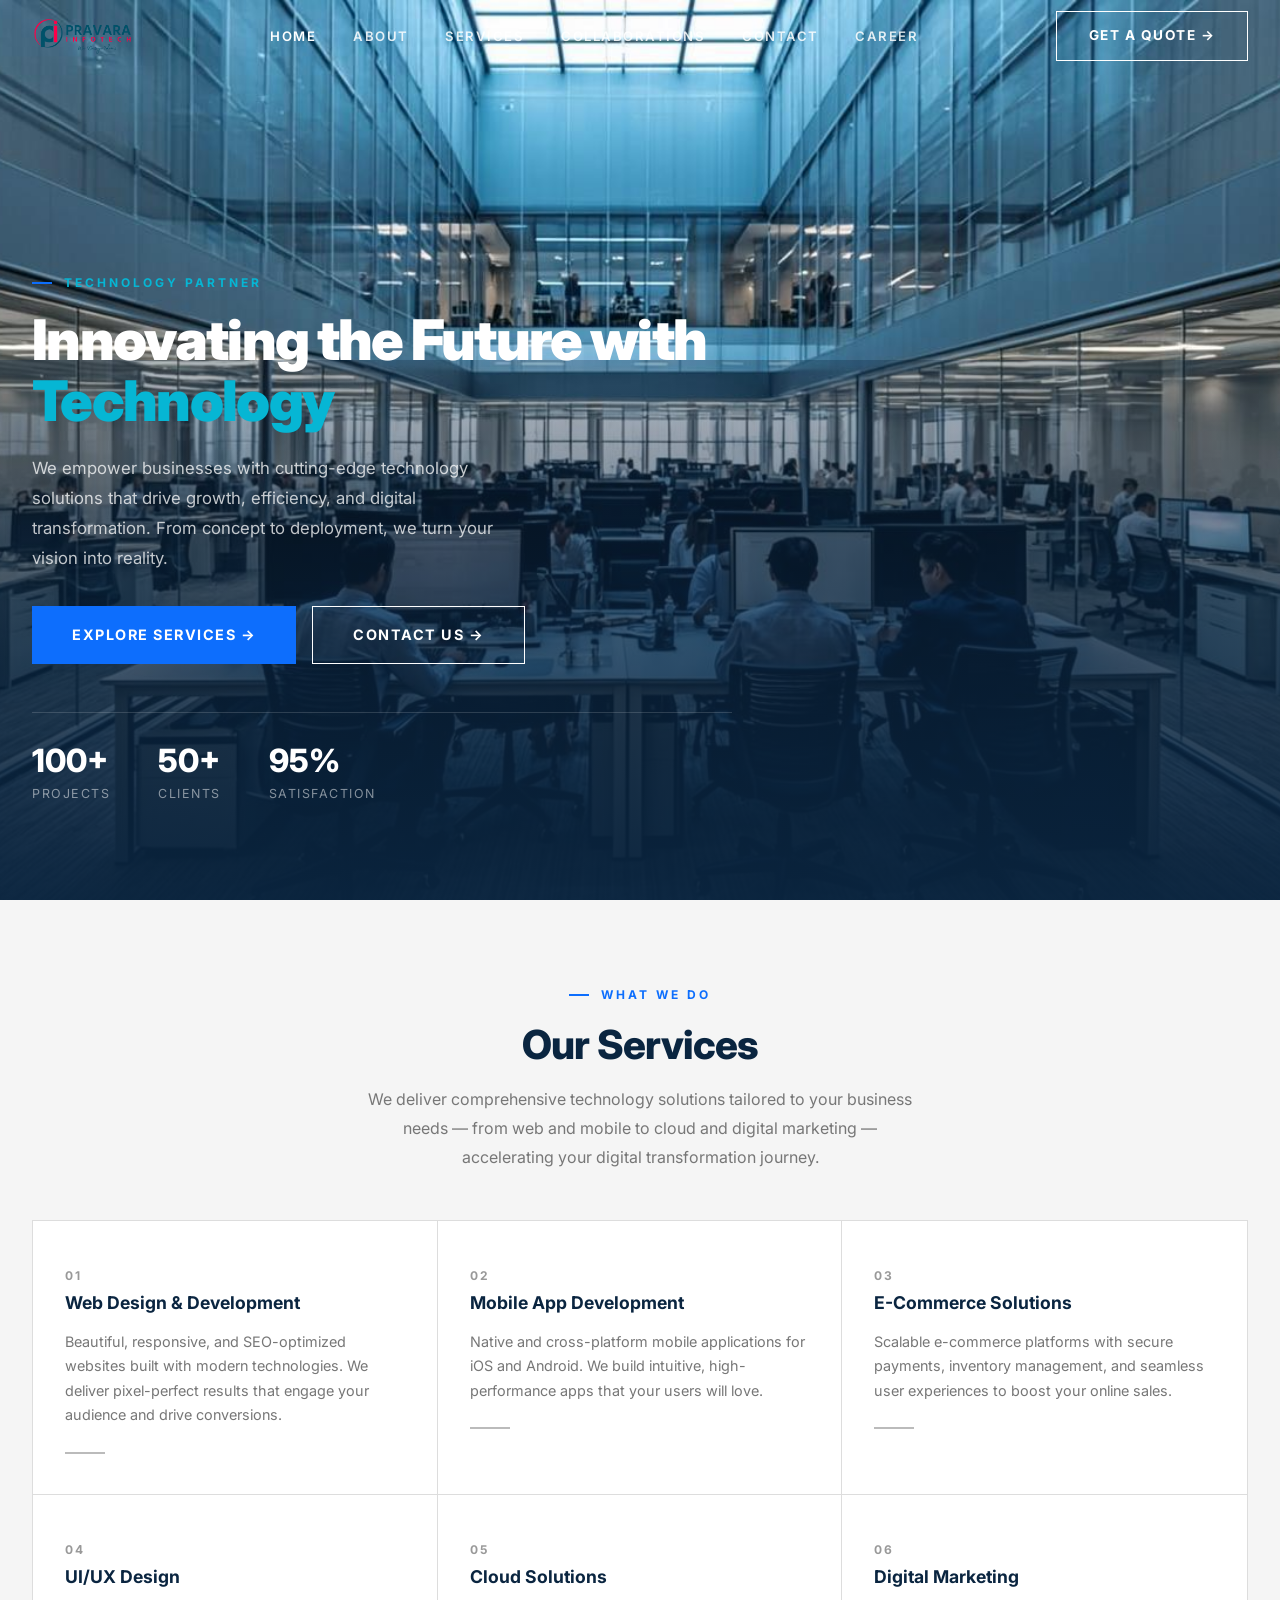
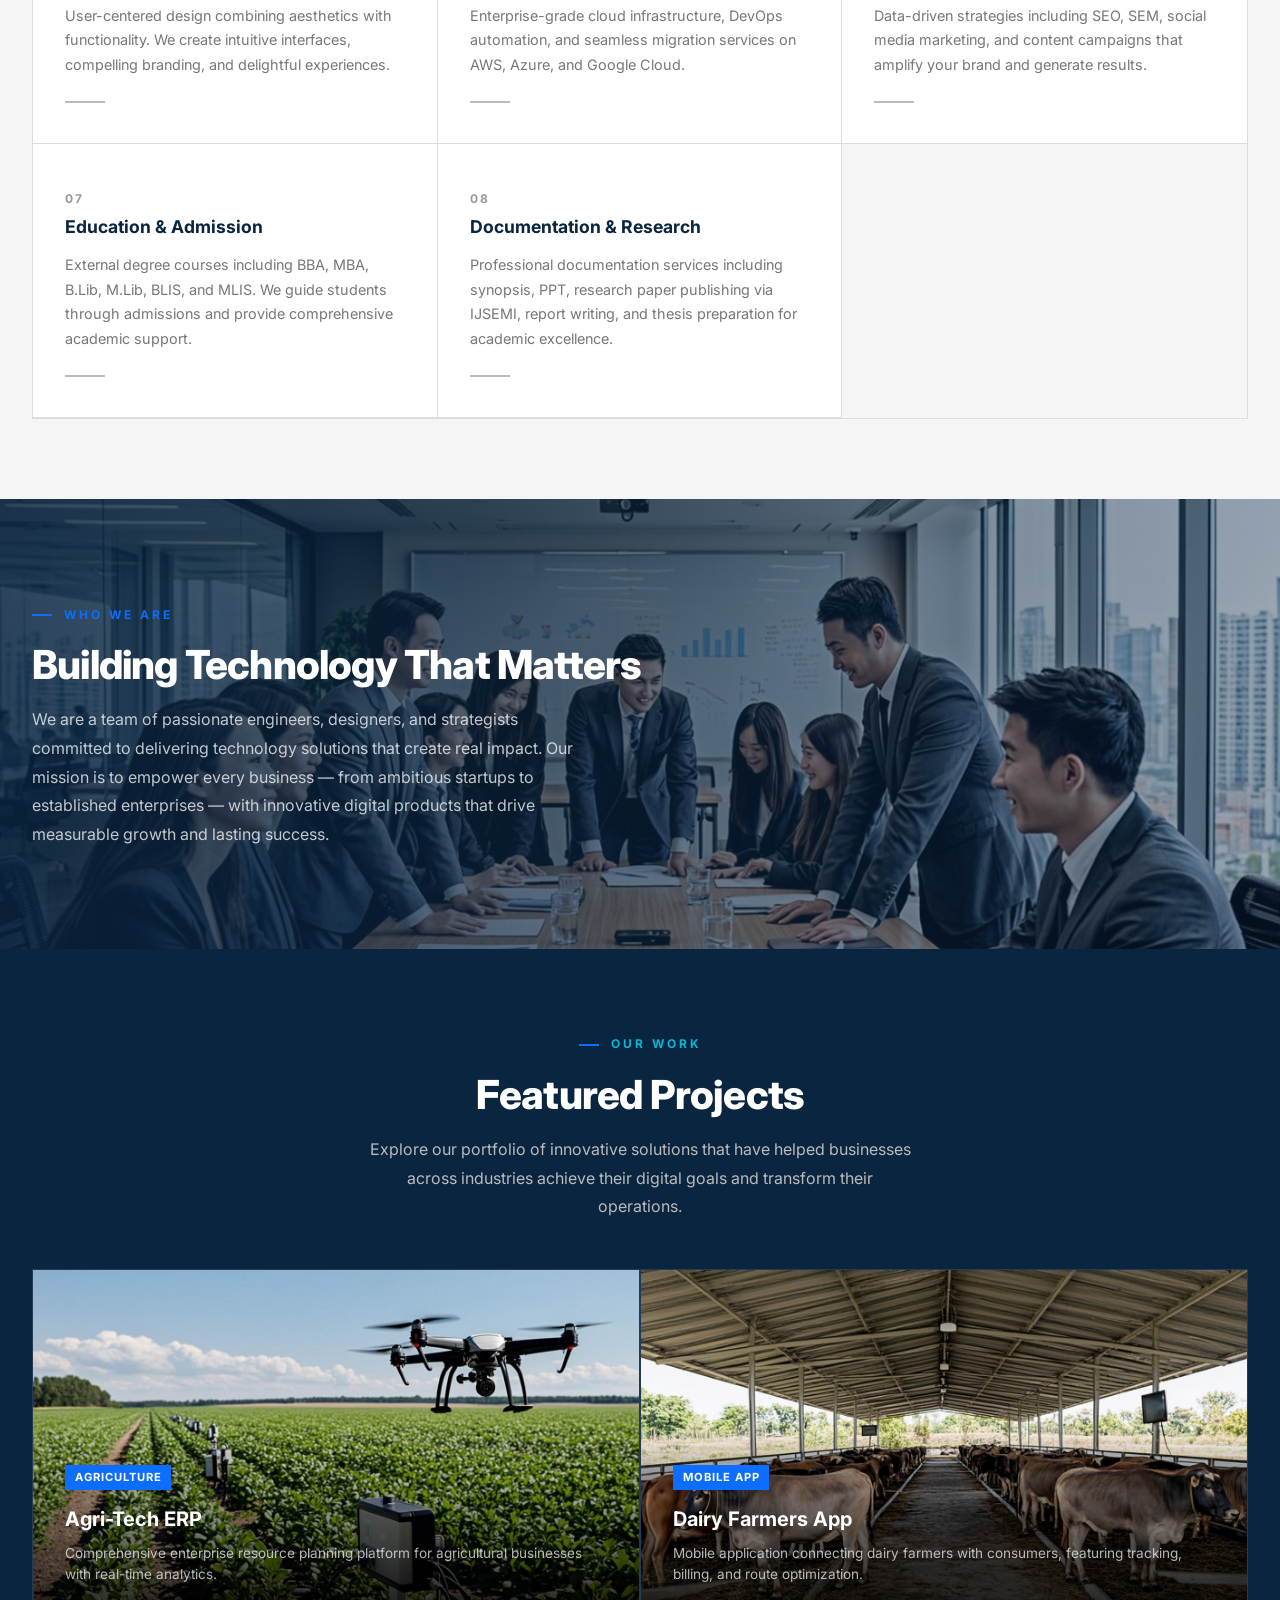
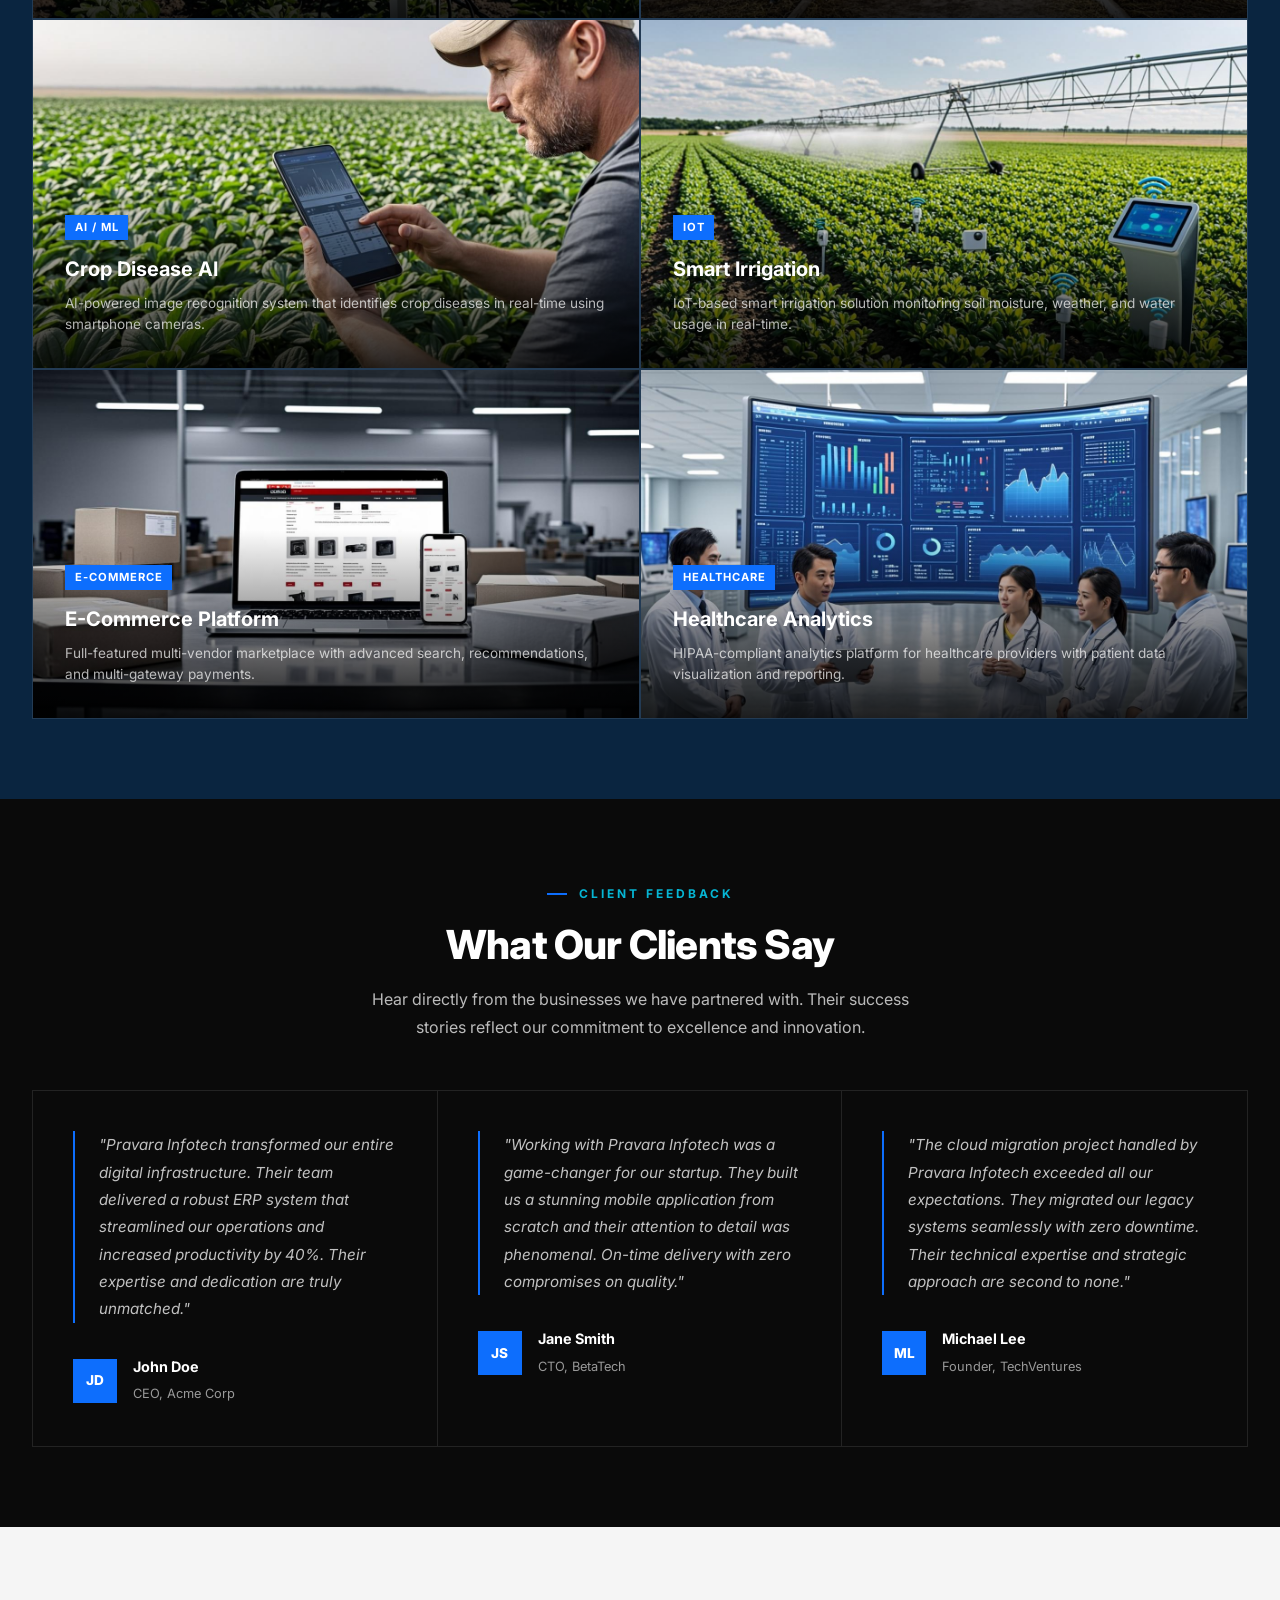
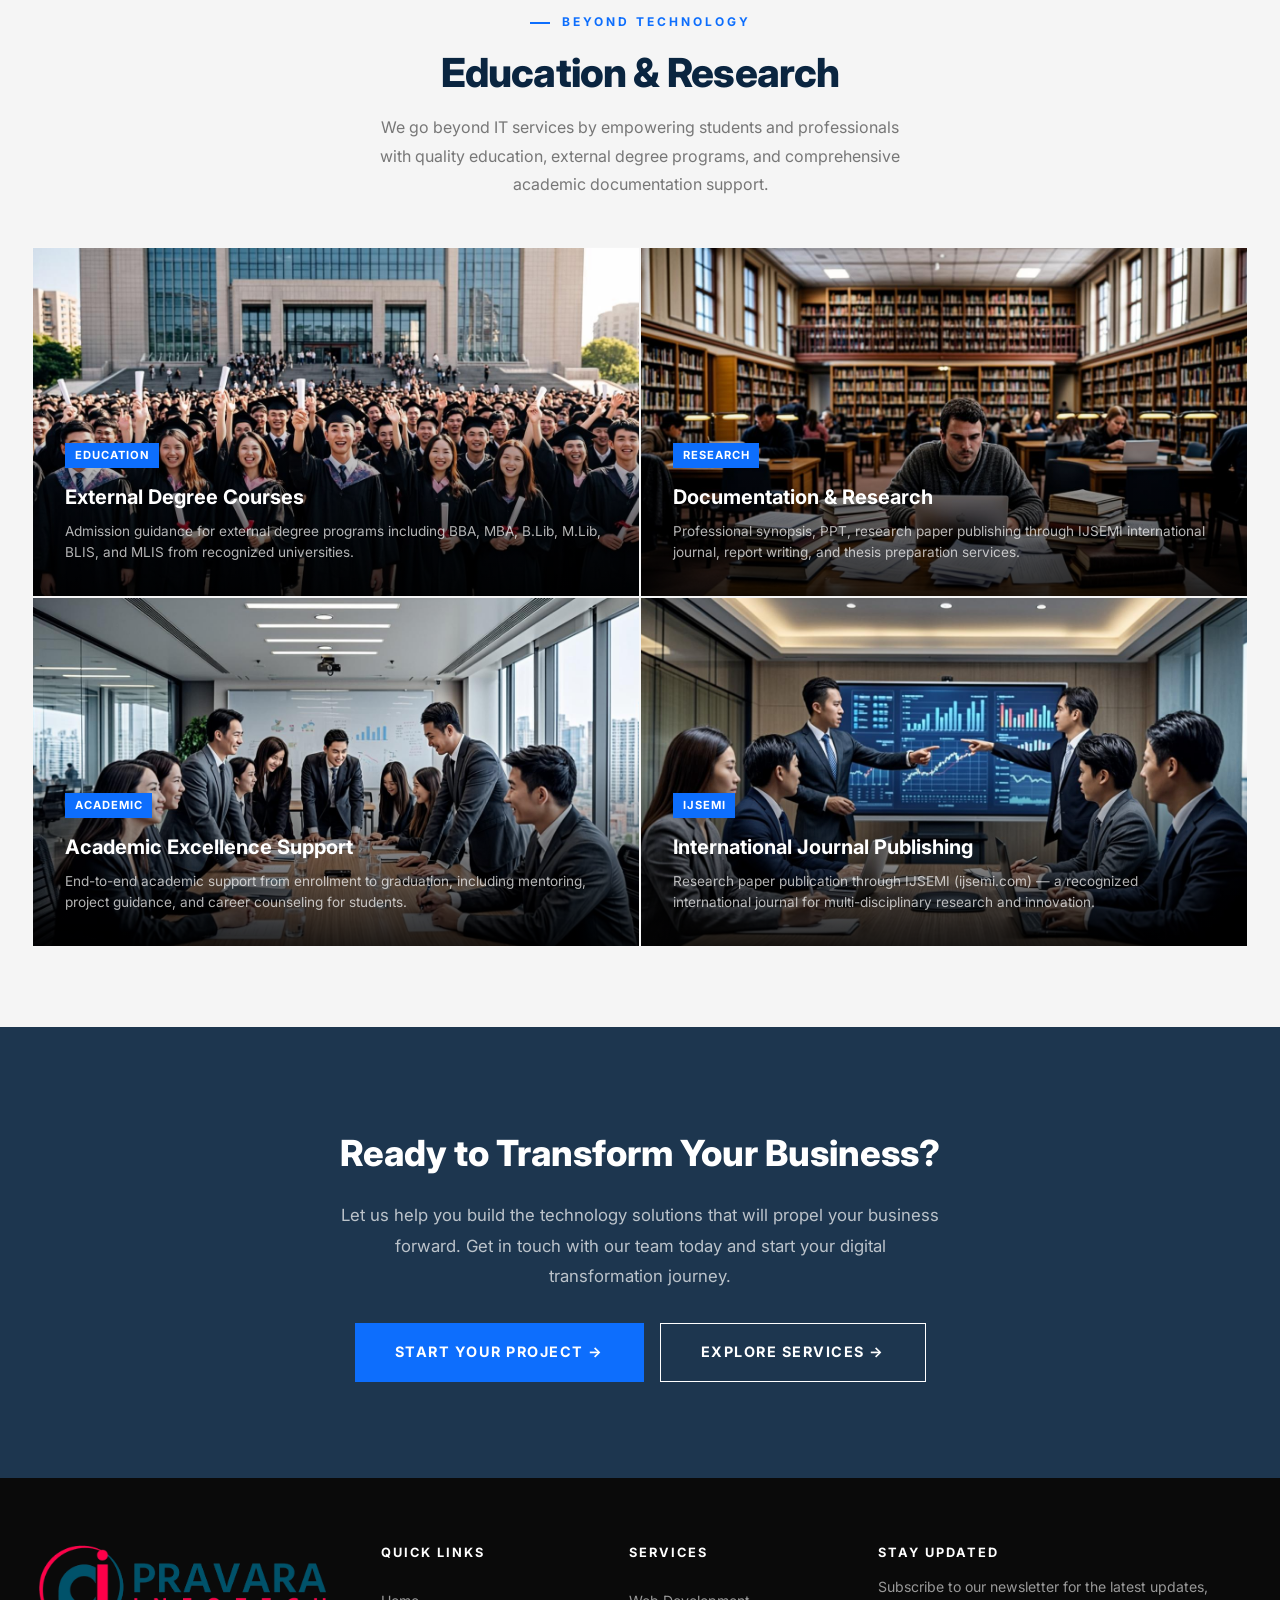
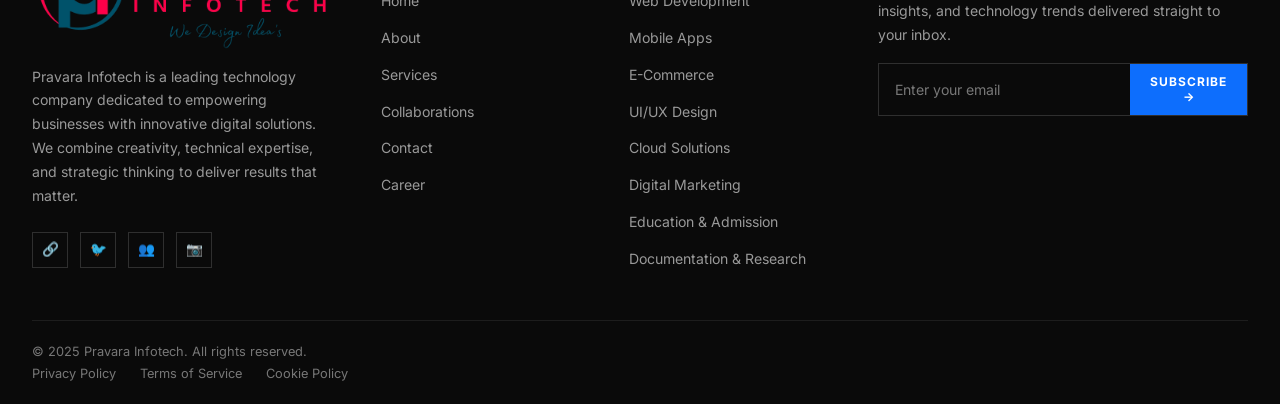
==== commit 5da8cc76: "feat: add collaborations page, update team profiles, and expand site navigation and services" ====
--- a/index.html
+++ b/index.html
@@ -34,6 +34,7 @@
                 <li><a href="index.html" class="active">Home</a></li>
                 <li><a href="about.html">About</a></li>
                 <li><a href="services.html">Services</a></li>
+                <li><a href="collaborations.html">Collaborations</a></li>
                 <li><a href="contact.html">Contact</a></li>
                 <li><a href="career.html">Career</a></li>
             </ul>
@@ -106,7 +107,20 @@
                     <p class="service-card-desc">Scalable e-commerce platforms with secure payments, inventory management, and seamless user experiences to boost your online sales.</p>
                     <div class="service-card-line"></div>
                 </div>
-                <!-- service cards 04 and 05 removed per request -->
+
+                <div class="service-card reveal">
+                    <span class="service-card-num">04</span>
+                    <h3 class="service-card-title">UI/UX Design</h3>
+                    <p class="service-card-desc">User-centered design combining aesthetics with functionality. We create intuitive interfaces, compelling branding, and delightful experiences.</p>
+                    <div class="service-card-line"></div>
+                </div>
+
+                <div class="service-card reveal">
+                    <span class="service-card-num">05</span>
+                    <h3 class="service-card-title">Cloud Solutions</h3>
+                    <p class="service-card-desc">Enterprise-grade cloud infrastructure, DevOps automation, and seamless migration services on AWS, Azure, and Google Cloud.</p>
+                    <div class="service-card-line"></div>
+                </div>
 
                 <div class="service-card reveal">
                     <span class="service-card-num">06</span>
@@ -286,7 +300,7 @@
                         <p>Professional synopsis, PPT, research paper publishing through IJSEMI international journal, report writing, and thesis preparation services.</p>
                     </div>
                 </div>
- 
+
                 <div class="portfolio-item reveal">
                     <img src="images/about-team.jpg" alt="Academic Support">
                     <div class="portfolio-overlay">
@@ -347,6 +361,7 @@
                         <li><a href="index.html">Home</a></li>
                         <li><a href="about.html">About</a></li>
                         <li><a href="services.html">Services</a></li>
+                        <li><a href="collaborations.html">Collaborations</a></li>
                         <li><a href="contact.html">Contact</a></li>
                         <li><a href="career.html">Career</a></li>
                     </ul>
--- a/css/style.css
+++ b/css/style.css
@@ -1126,6 +1126,161 @@
   transition: all var(--transition);
 }
 .mobile-overlay.active { opacity: 1; visibility: visible; }
+
+/* ---------- Trusted By Section ---------- */
+.trusted-by-section {
+  padding: 4rem 0;
+  background: var(--white);
+  border-bottom: 1px solid var(--gray-200);
+}
+.trusted-by-section .section-tag { margin-bottom: 0.75rem; }
+.trusted-by-label {
+  font-size: 0.78rem;
+  font-weight: 700;
+  color: var(--gray-400);
+  text-transform: uppercase;
+  letter-spacing: 2px;
+  margin-bottom: 2.5rem;
+}
+.trusted-ticker-wrapper {
+  overflow: hidden;
+  padding: 1.5rem 0;
+  border-top: 1px solid var(--gray-200);
+  border-bottom: 1px solid var(--gray-200);
+  margin: 0 0 0 0;
+}
+.trusted-ticker {
+  display: flex;
+  gap: 0;
+  animation: ticker-scroll 30s linear infinite;
+  width: max-content;
+}
+.trusted-ticker:hover {
+  animation-play-state: paused;
+}
+@keyframes ticker-scroll {
+  0% { transform: translateX(0); }
+  100% { transform: translateX(-50%); }
+}
+.trusted-logo-item {
+  flex-shrink: 0;
+  display: flex;
+  align-items: center;
+  justify-content: center;
+  padding: 1rem 2.5rem;
+  border-right: 1px solid var(--gray-200);
+  min-width: 200px;
+  transition: all var(--transition);
+}
+.trusted-logo-item:last-child {
+  border-right: none;
+}
+.trusted-logo-item:hover {
+  background: var(--gray-50);
+}
+.trusted-logo-item img {
+  max-height: 55px;
+  width: auto;
+  max-width: 180px;
+  object-fit: contain;
+  filter: grayscale(100%);
+  opacity: 0.5;
+  transition: all var(--transition);
+}
+.trusted-logo-item:hover img {
+  filter: grayscale(0%);
+  opacity: 1;
+}
+
+/* ---------- Collab Projects ---------- */
+.collab-projects-grid {
+  display: grid;
+  grid-template-columns: 1fr 1fr;
+  min-height: 400px;
+}
+.collab-project-img {
+  position: relative;
+  overflow: hidden;
+}
+.collab-project-img img {
+  width: 100%;
+  height: 100%;
+  object-fit: cover;
+  transition: transform 0.6s ease;
+}
+.collab-project-img:hover img { transform: scale(1.03); }
+.collab-project-content {
+  display: flex;
+  flex-direction: column;
+  justify-content: center;
+  padding: 4rem;
+  border: 1px solid var(--gray-200);
+  border-left: none;
+}
+.collab-project-content .partner-tag {
+  display: inline-block;
+  padding: 0.25rem 0.75rem;
+  background: var(--primary);
+  color: var(--white);
+  font-size: 0.7rem;
+  font-weight: 700;
+  text-transform: uppercase;
+  letter-spacing: 1.5px;
+  margin-bottom: 1.5rem;
+  width: fit-content;
+}
+.collab-project-content h3 {
+  font-size: 1.5rem;
+  font-weight: 800;
+  color: var(--primary);
+  margin-bottom: 1rem;
+}
+.collab-project-content p {
+  color: var(--gray-500);
+  line-height: 1.8;
+  margin-bottom: 1.5rem;
+}
+.collab-highlights {
+  display: grid;
+  grid-template-columns: repeat(3, 1fr);
+  gap: 1.5rem;
+  margin-top: 2rem;
+  padding-top: 2rem;
+  border-top: 1px solid var(--gray-200);
+}
+.collab-highlight-item {
+  text-align: center;
+}
+.collab-highlight-item .num {
+  font-size: 1.75rem;
+  font-weight: 900;
+  color: var(--primary-accent);
+  display: block;
+  line-height: 1;
+}
+.collab-highlight-item .lbl {
+  font-size: 0.75rem;
+  color: var(--gray-500);
+  text-transform: uppercase;
+  letter-spacing: 1px;
+  font-weight: 600;
+  margin-top: 0.35rem;
+  display: block;
+}
+
+@media (max-width: 768px) {
+  .trusted-logo-item { min-width: 150px; padding: 0.75rem 1.5rem; }
+  .trusted-logo-item img { max-height: 40px; max-width: 130px; }
+  .collab-projects-grid { grid-template-columns: 1fr; }
+  .collab-project-content { border-left: 1px solid var(--gray-200); border-top: none; padding: 2.5rem 2rem; }
+  .collab-highlights { grid-template-columns: repeat(2, 1fr); }
+}
+
+@media (max-width: 480px) {
+  .trusted-logo-item { min-width: 120px; padding: 0.5rem 1rem; }
+  .trusted-logo-item img { max-height: 32px; max-width: 100px; }
+  .collab-highlights { grid-template-columns: 1fr; }
+}
 
 /* ---------- Responsive ---------- */
 @media (max-width: 1024px) {
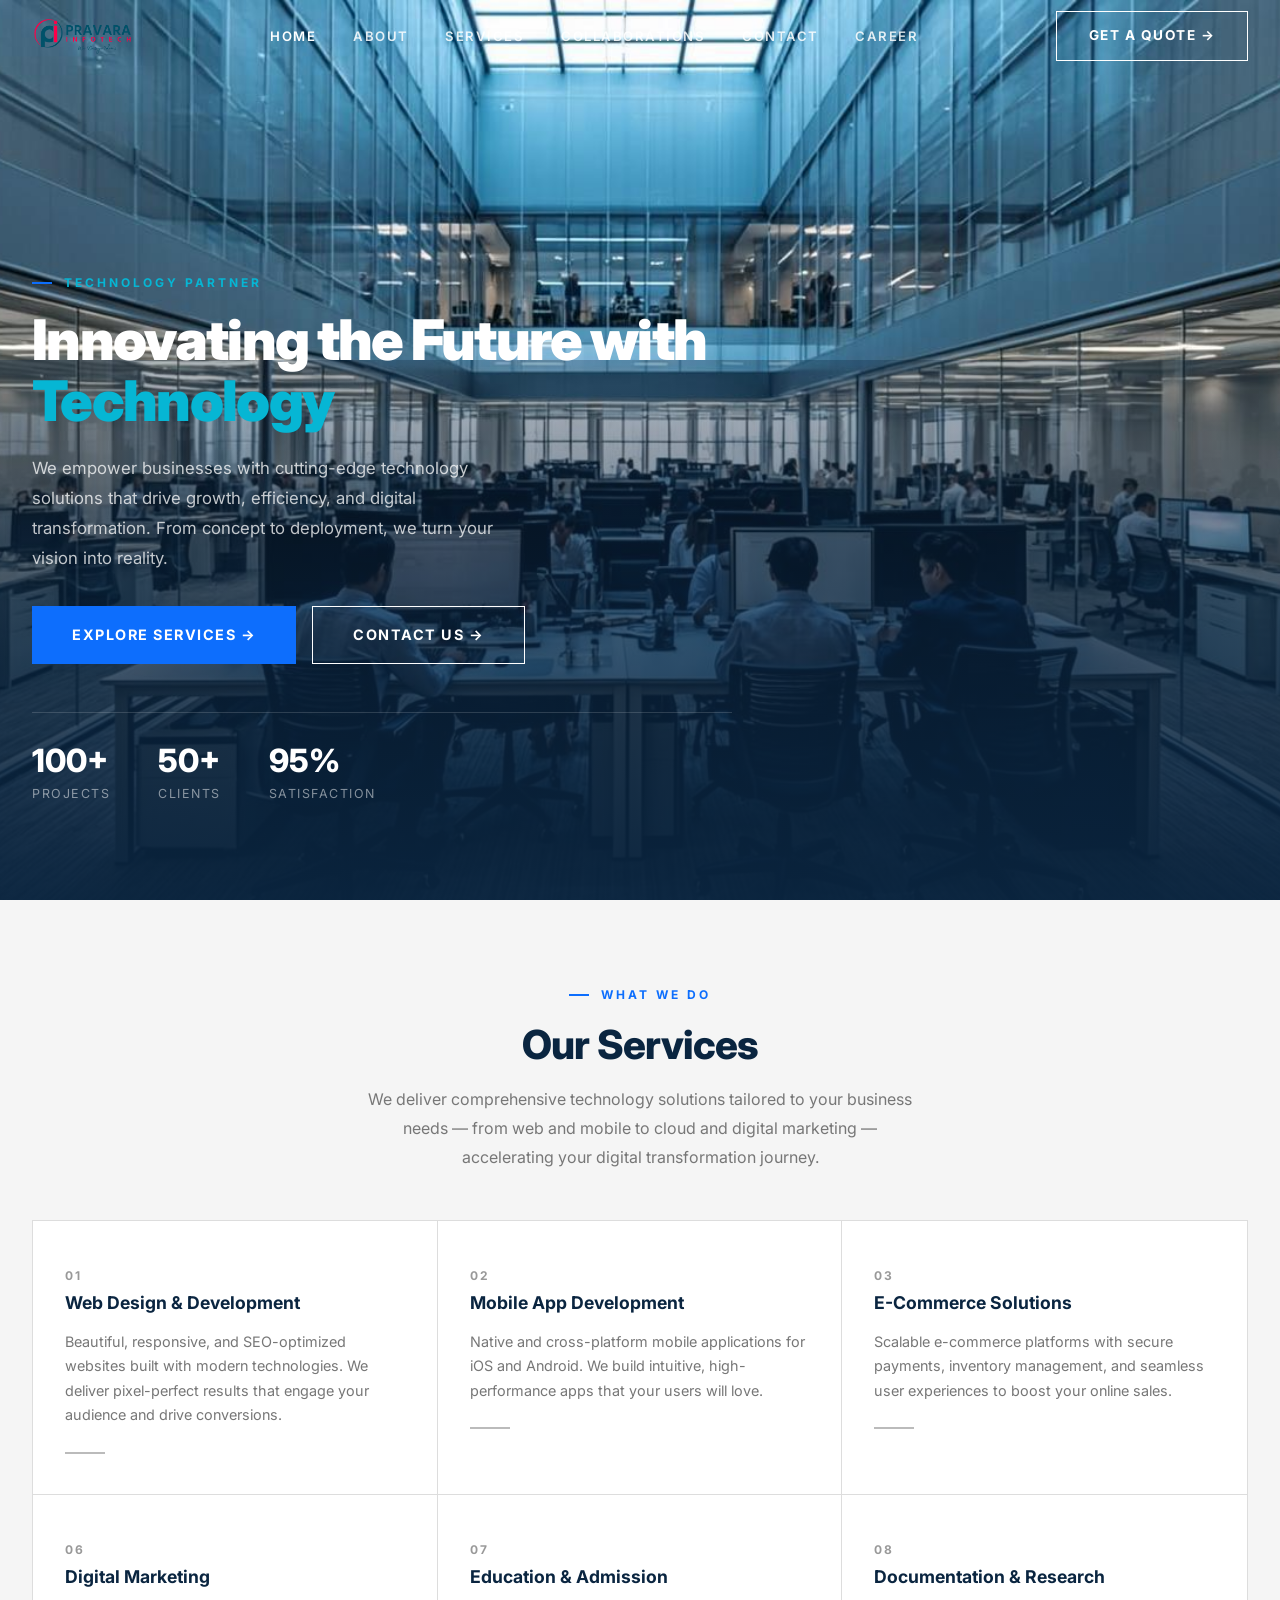
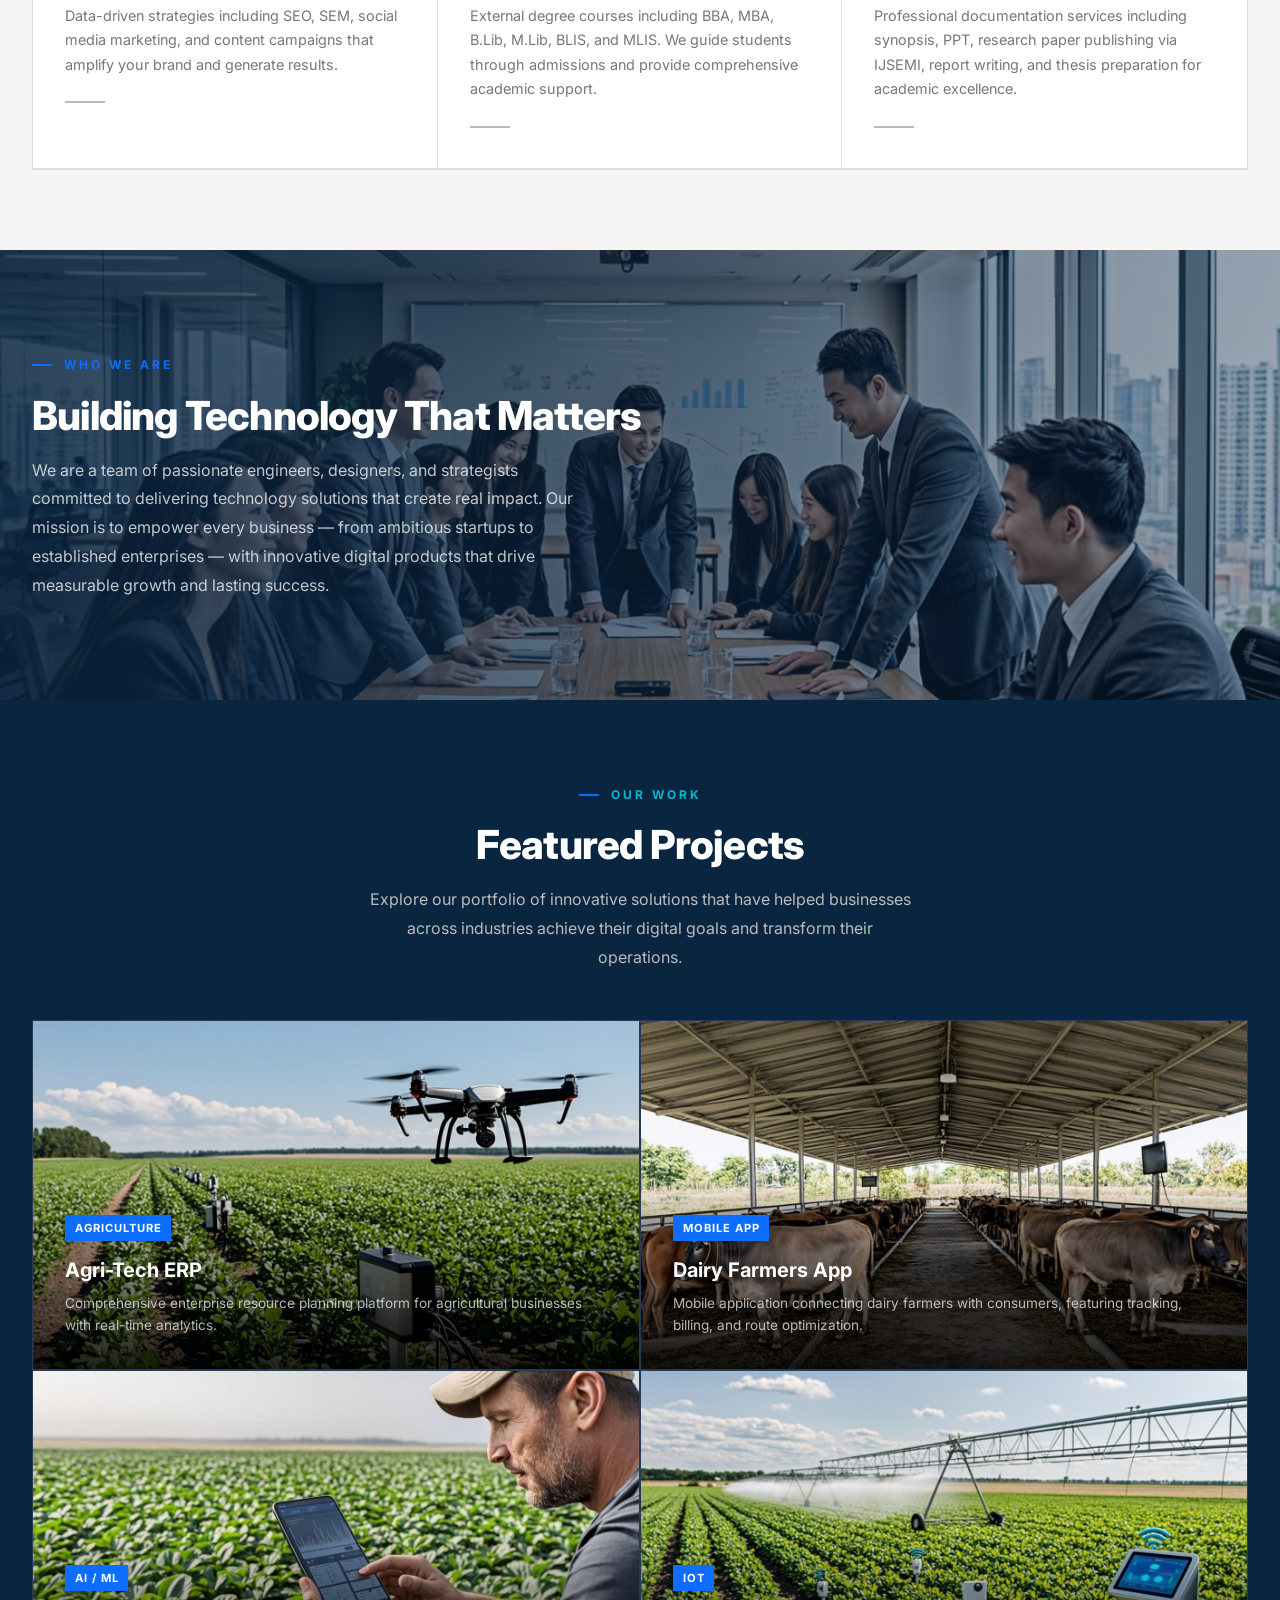
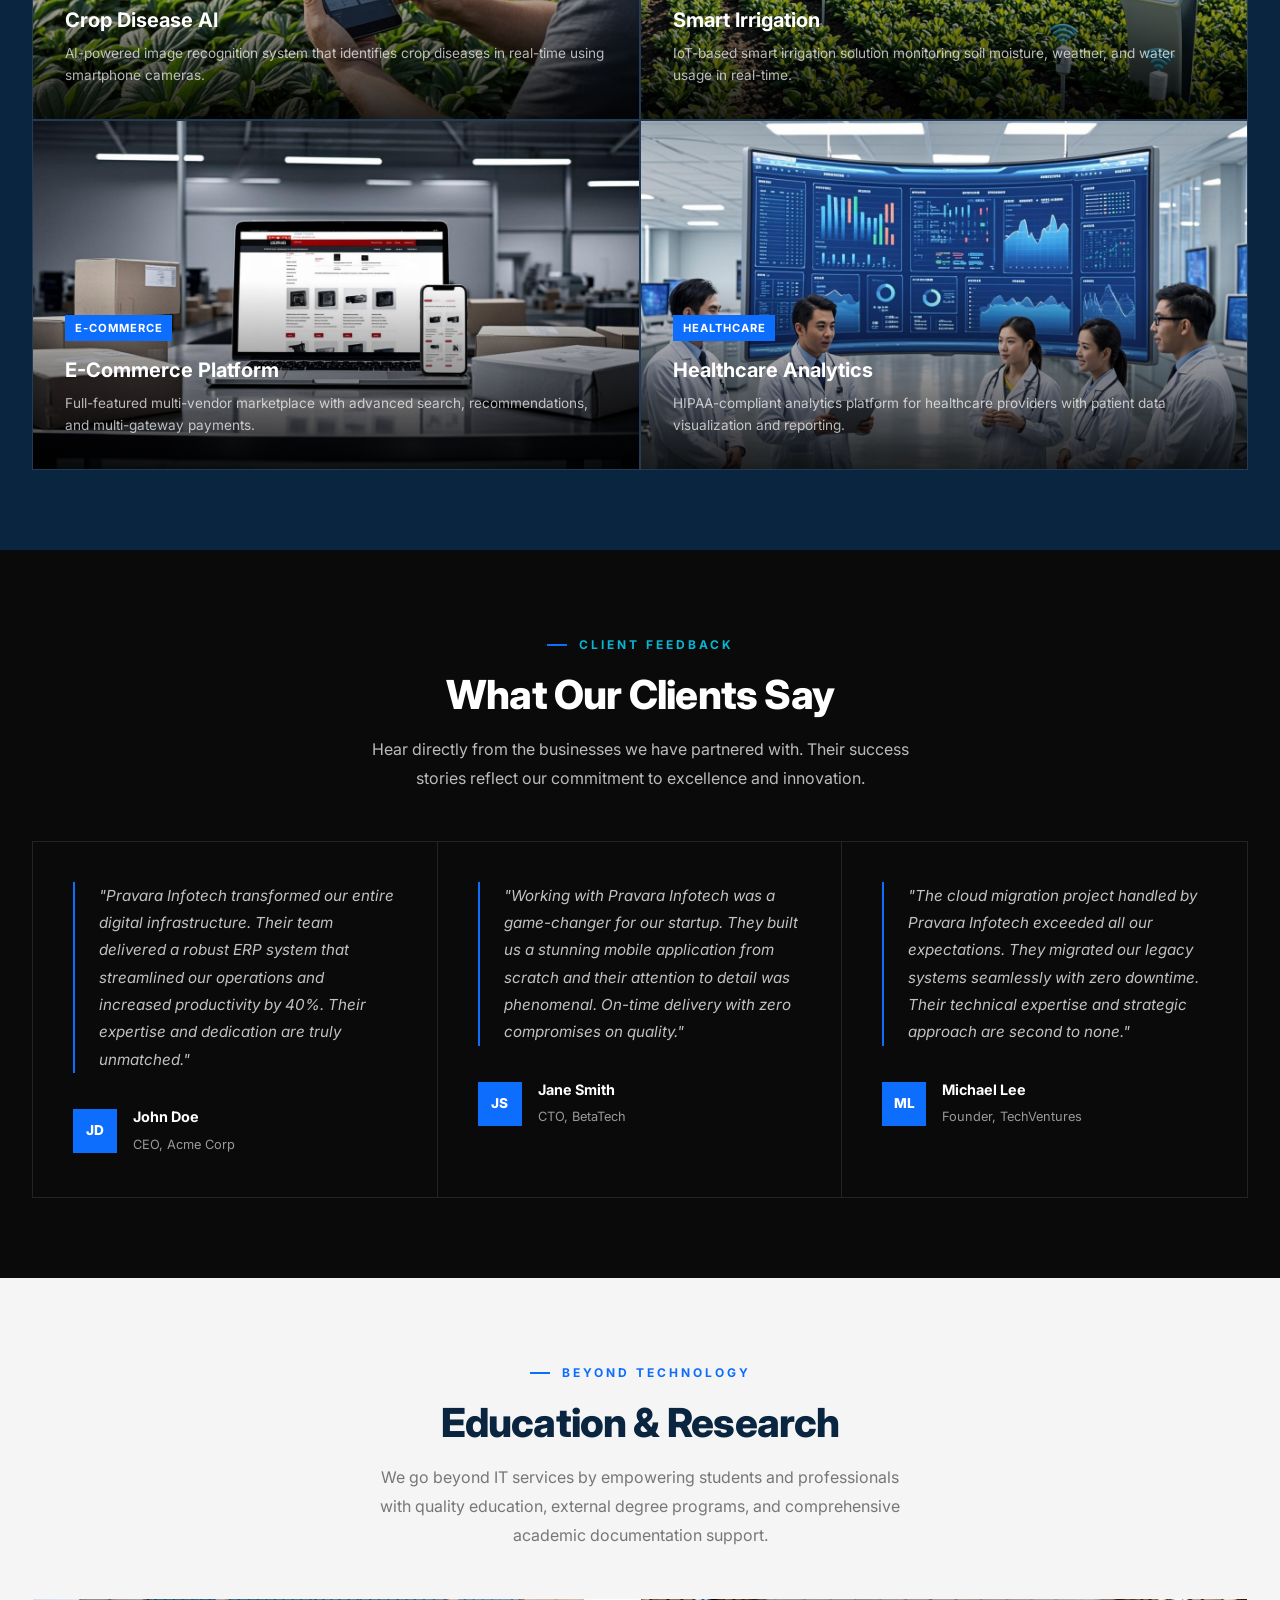
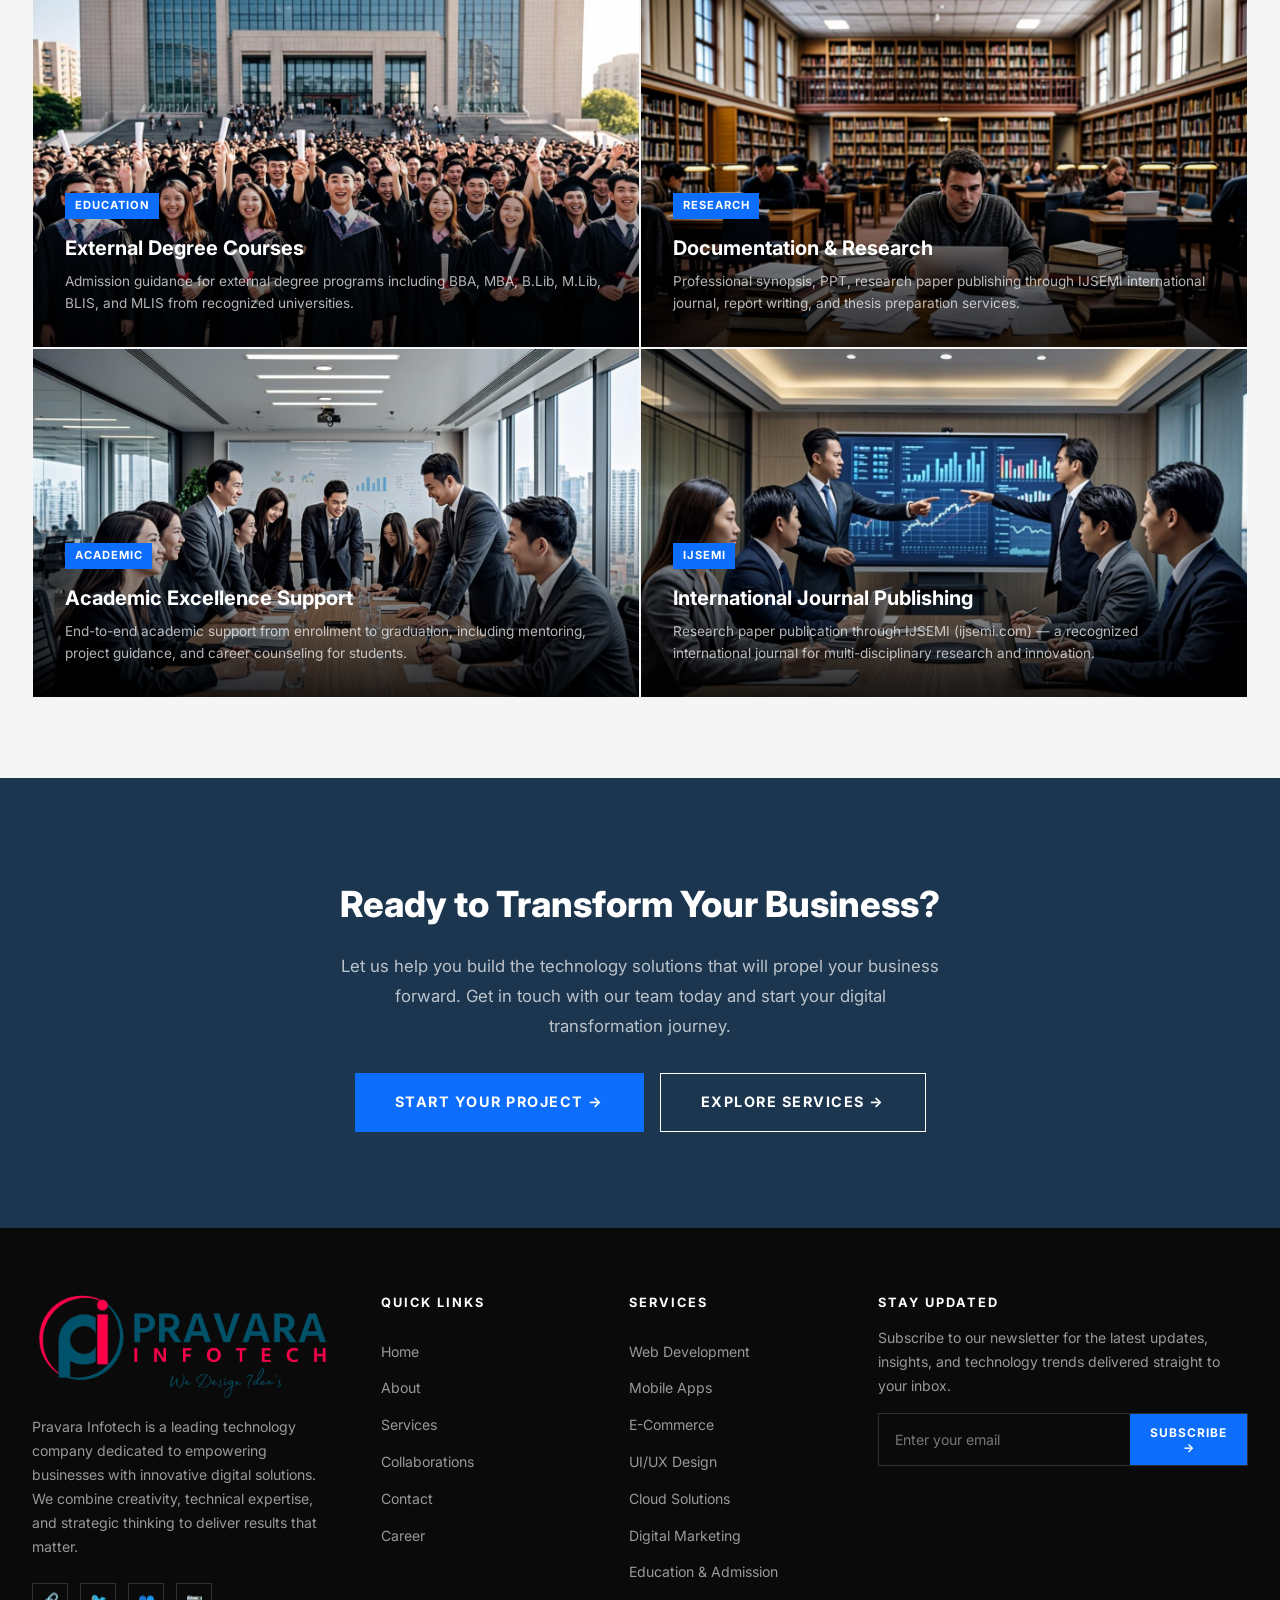
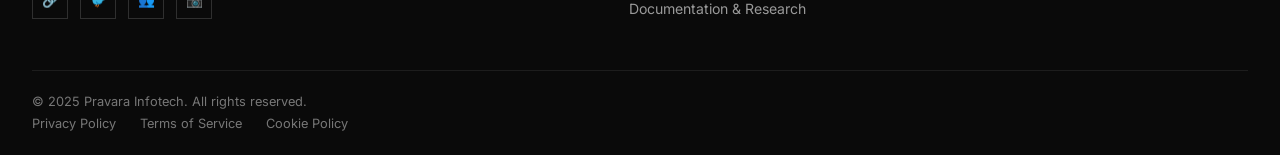
==== commit cd5aea74: "feat: remove UI/UX Design and Cloud Solutions service cards from the homepage" ====
--- a/index.html
+++ b/index.html
@@ -109,20 +109,6 @@
                 </div>
 
                 <div class="service-card reveal">
-                    <span class="service-card-num">04</span>
-                    <h3 class="service-card-title">UI/UX Design</h3>
-                    <p class="service-card-desc">User-centered design combining aesthetics with functionality. We create intuitive interfaces, compelling branding, and delightful experiences.</p>
-                    <div class="service-card-line"></div>
-                </div>
-
-                <div class="service-card reveal">
-                    <span class="service-card-num">05</span>
-                    <h3 class="service-card-title">Cloud Solutions</h3>
-                    <p class="service-card-desc">Enterprise-grade cloud infrastructure, DevOps automation, and seamless migration services on AWS, Azure, and Google Cloud.</p>
-                    <div class="service-card-line"></div>
-                </div>
-
-                <div class="service-card reveal">
                     <span class="service-card-num">06</span>
                     <h3 class="service-card-title">Digital Marketing</h3>
                     <p class="service-card-desc">Data-driven strategies including SEO, SEM, social media marketing, and content campaigns that amplify your brand and generate results.</p>
--- a/css/style.css
+++ b/css/style.css
@@ -1183,12 +1183,10 @@
   width: auto;
   max-width: 180px;
   object-fit: contain;
-  filter: grayscale(100%);
-  opacity: 0.5;
+  opacity: 1;
   transition: all var(--transition);
 }
 .trusted-logo-item:hover img {
-  filter: grayscale(0%);
   opacity: 1;
 }
 
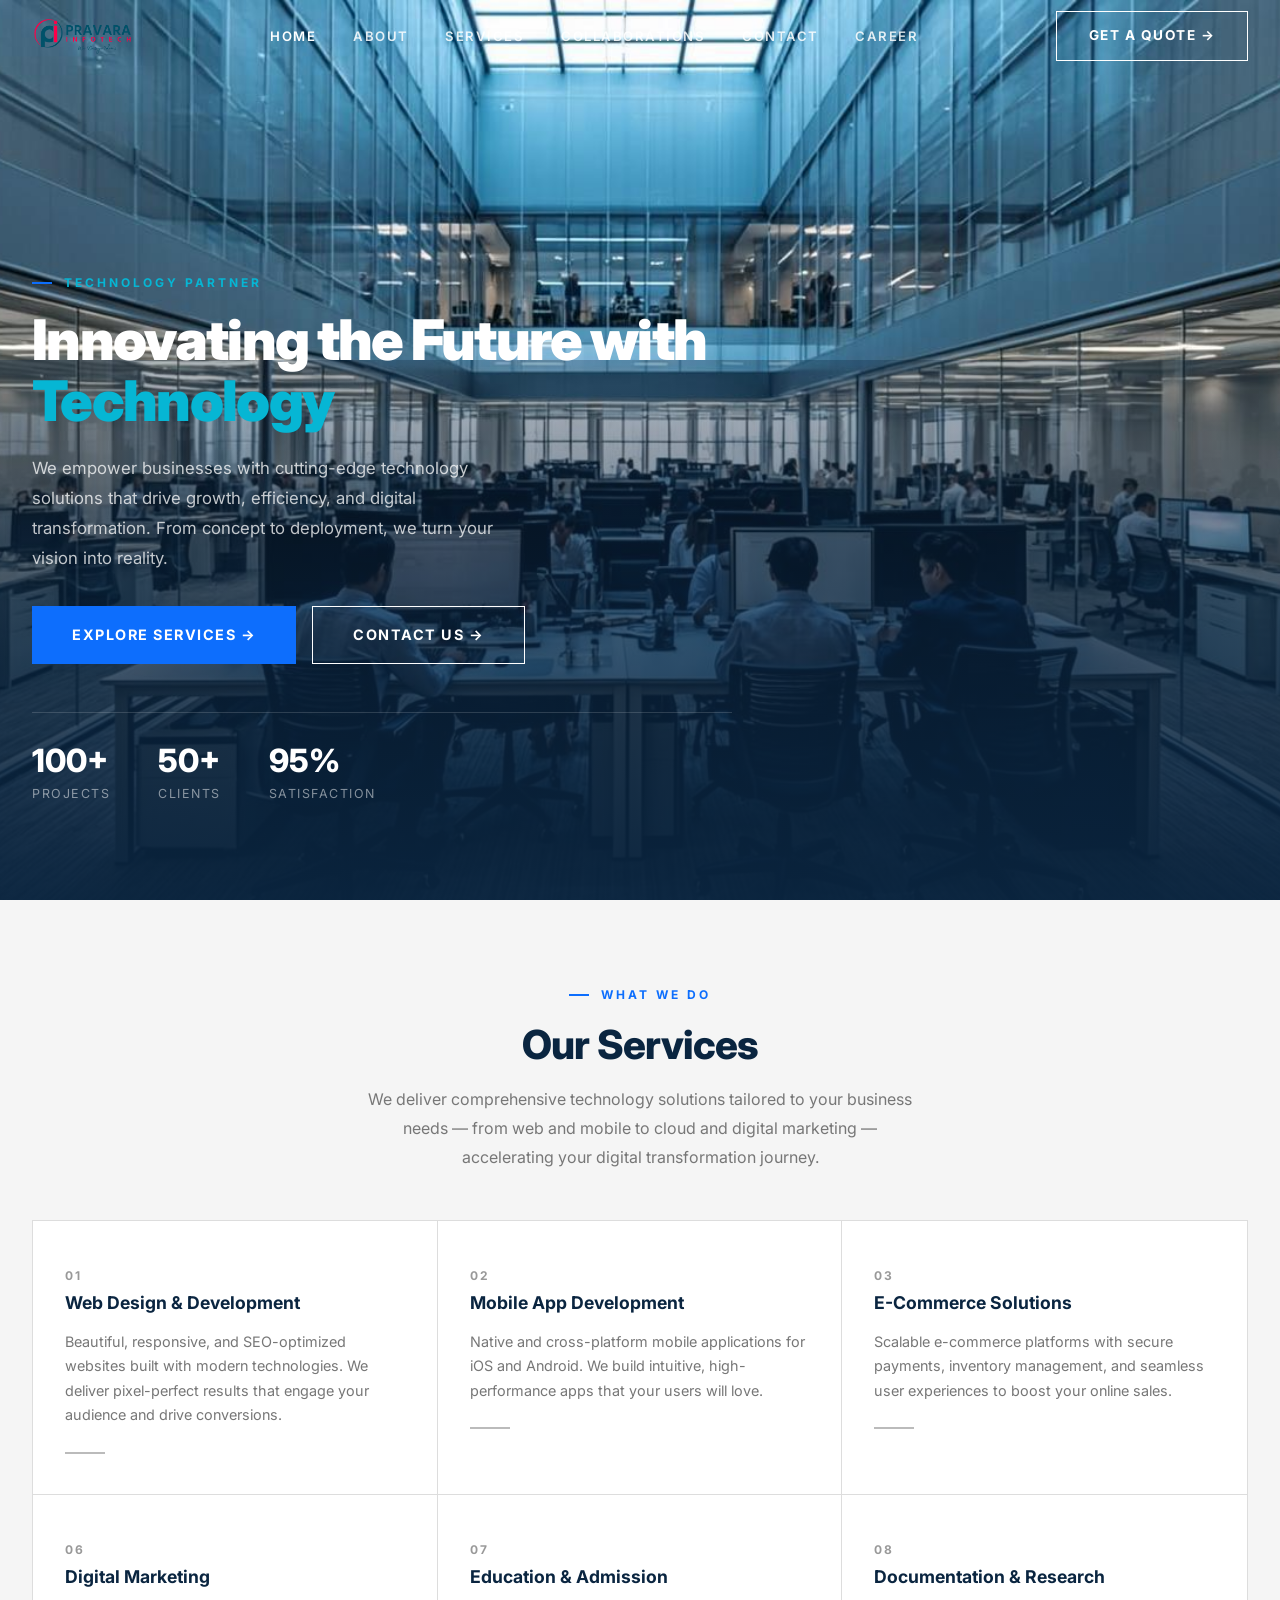
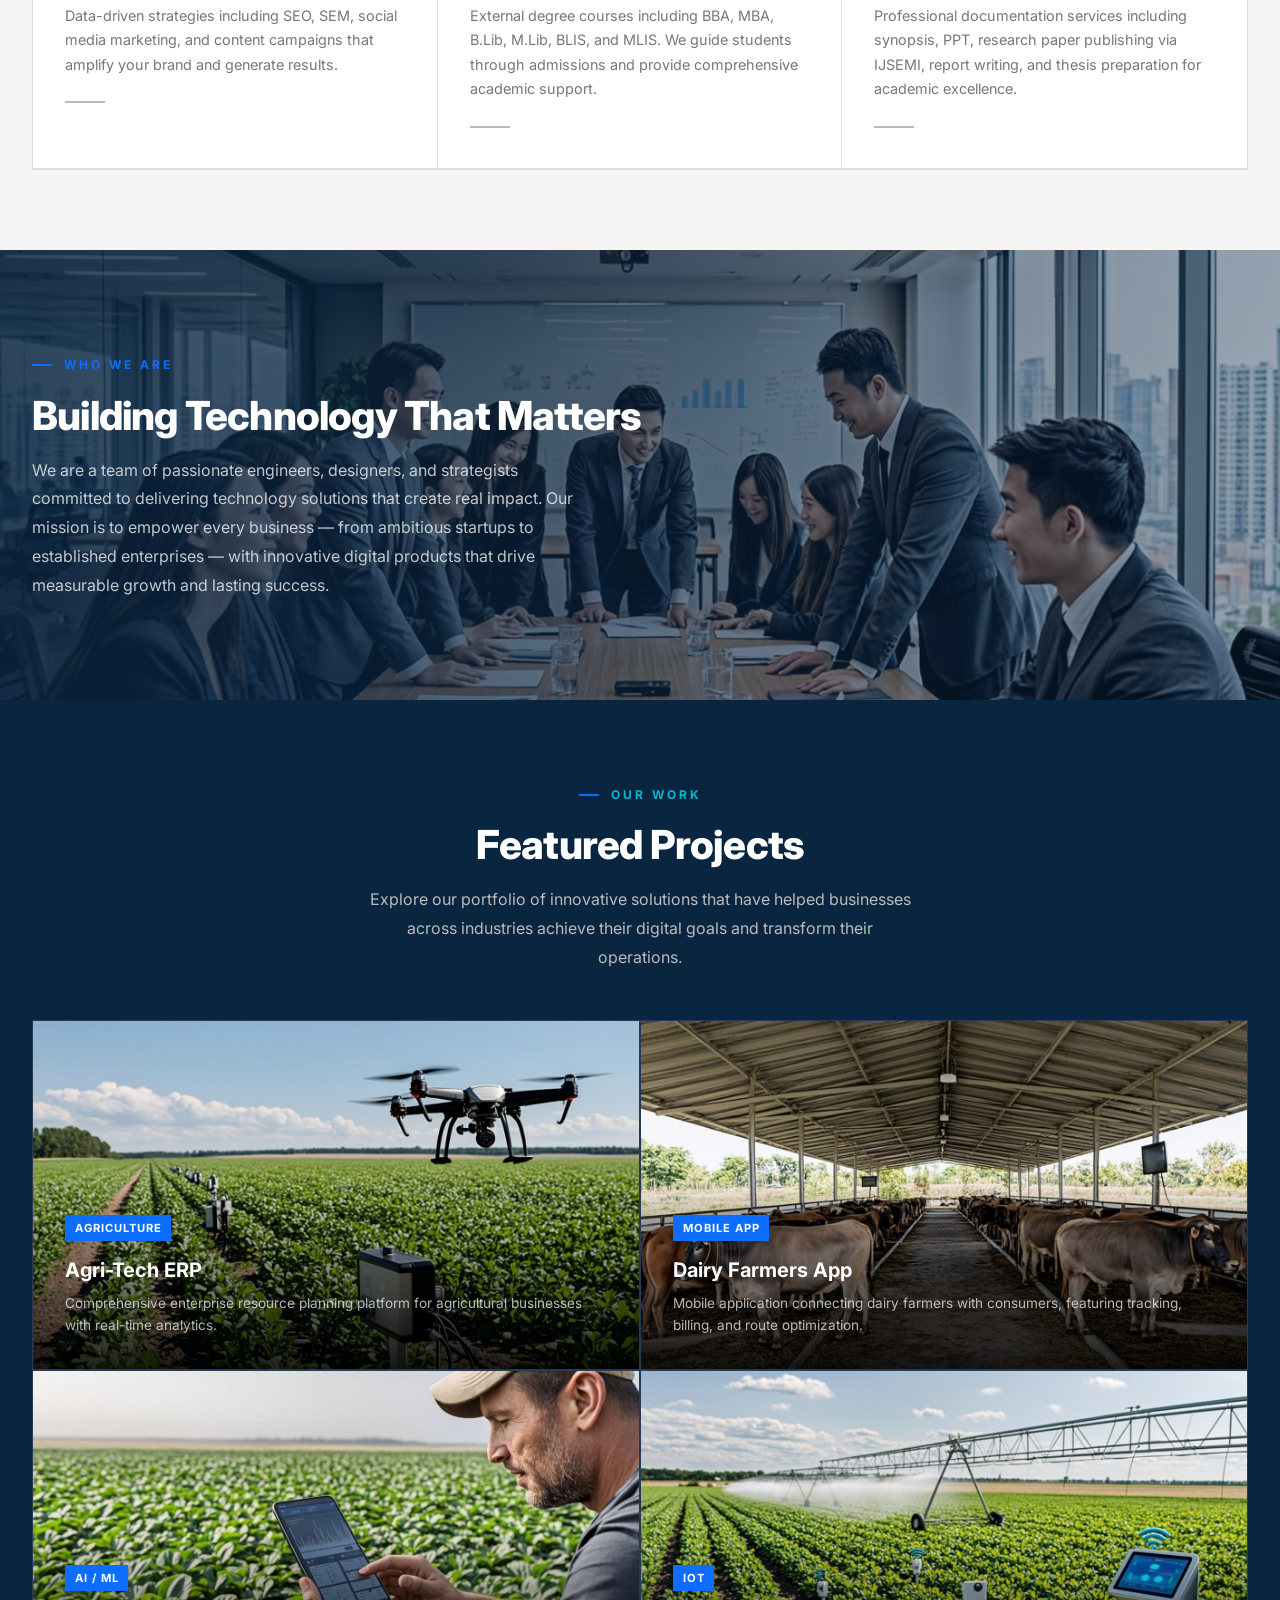
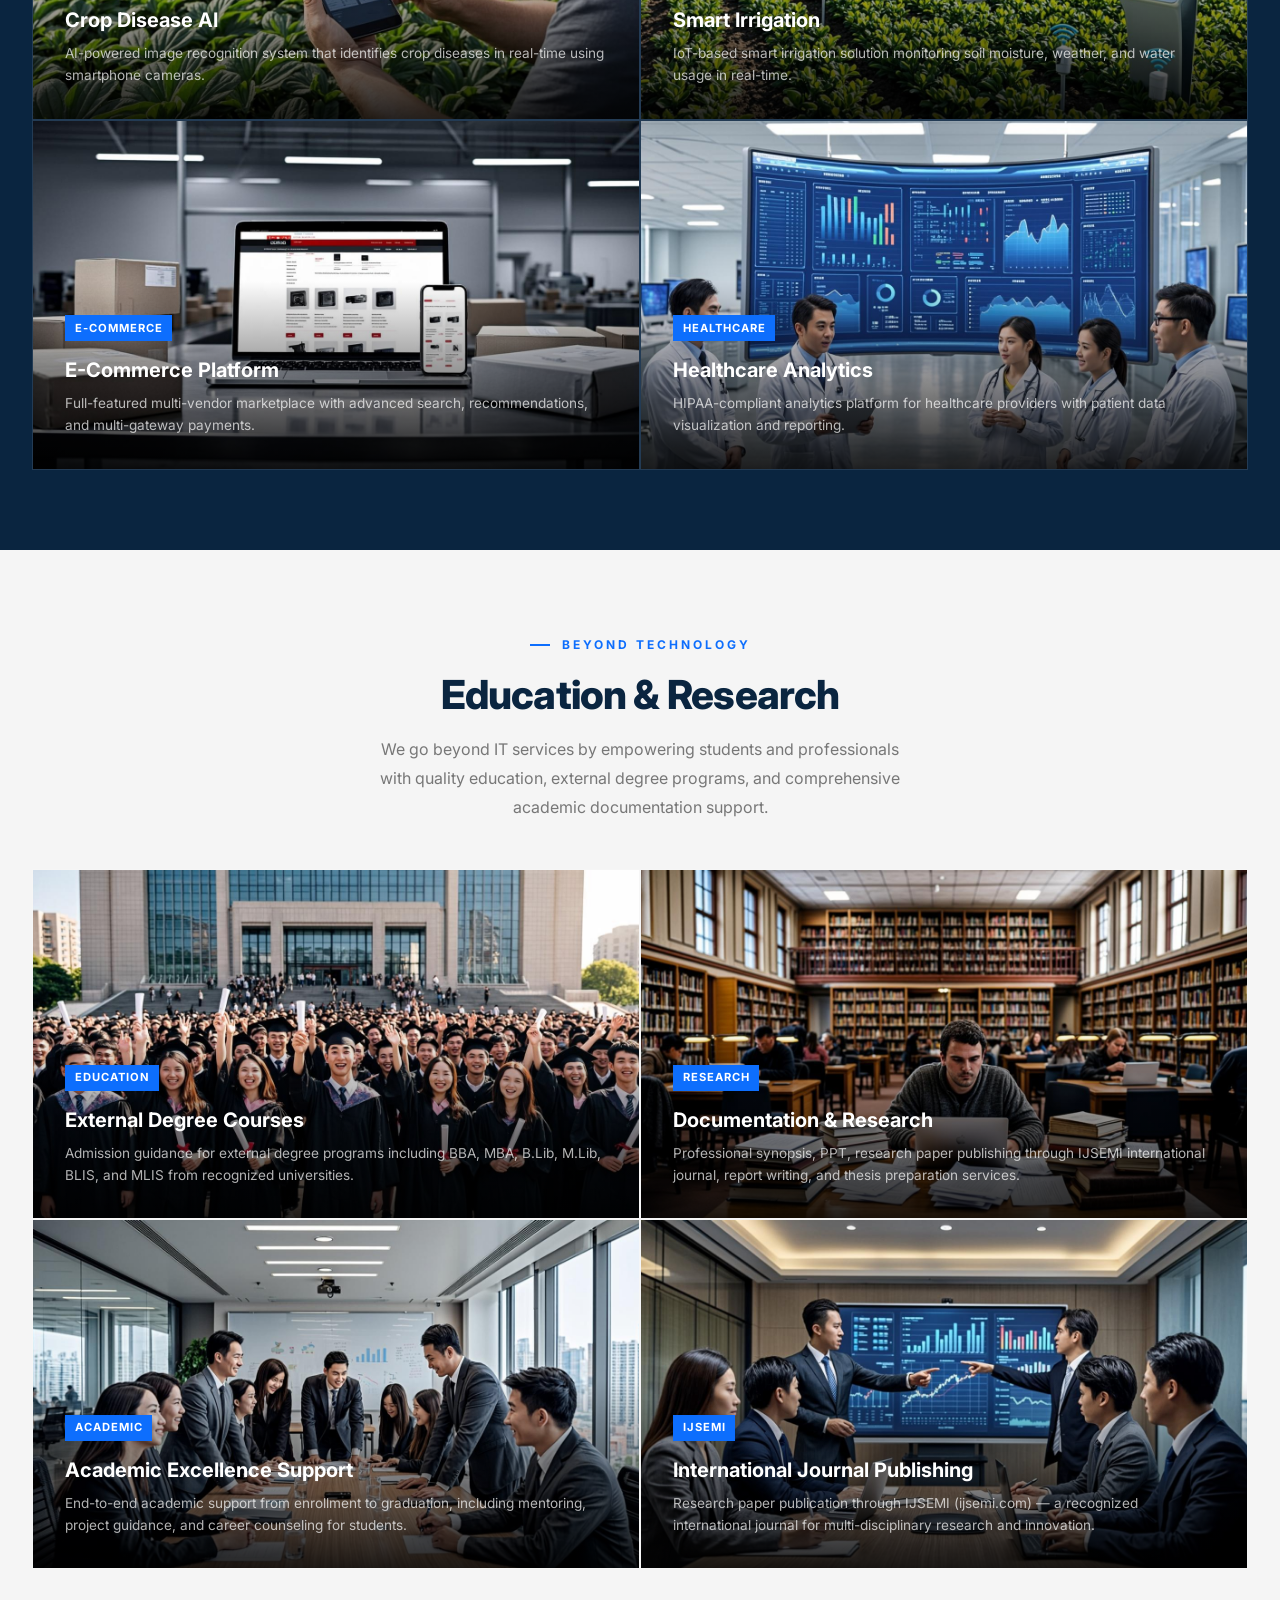
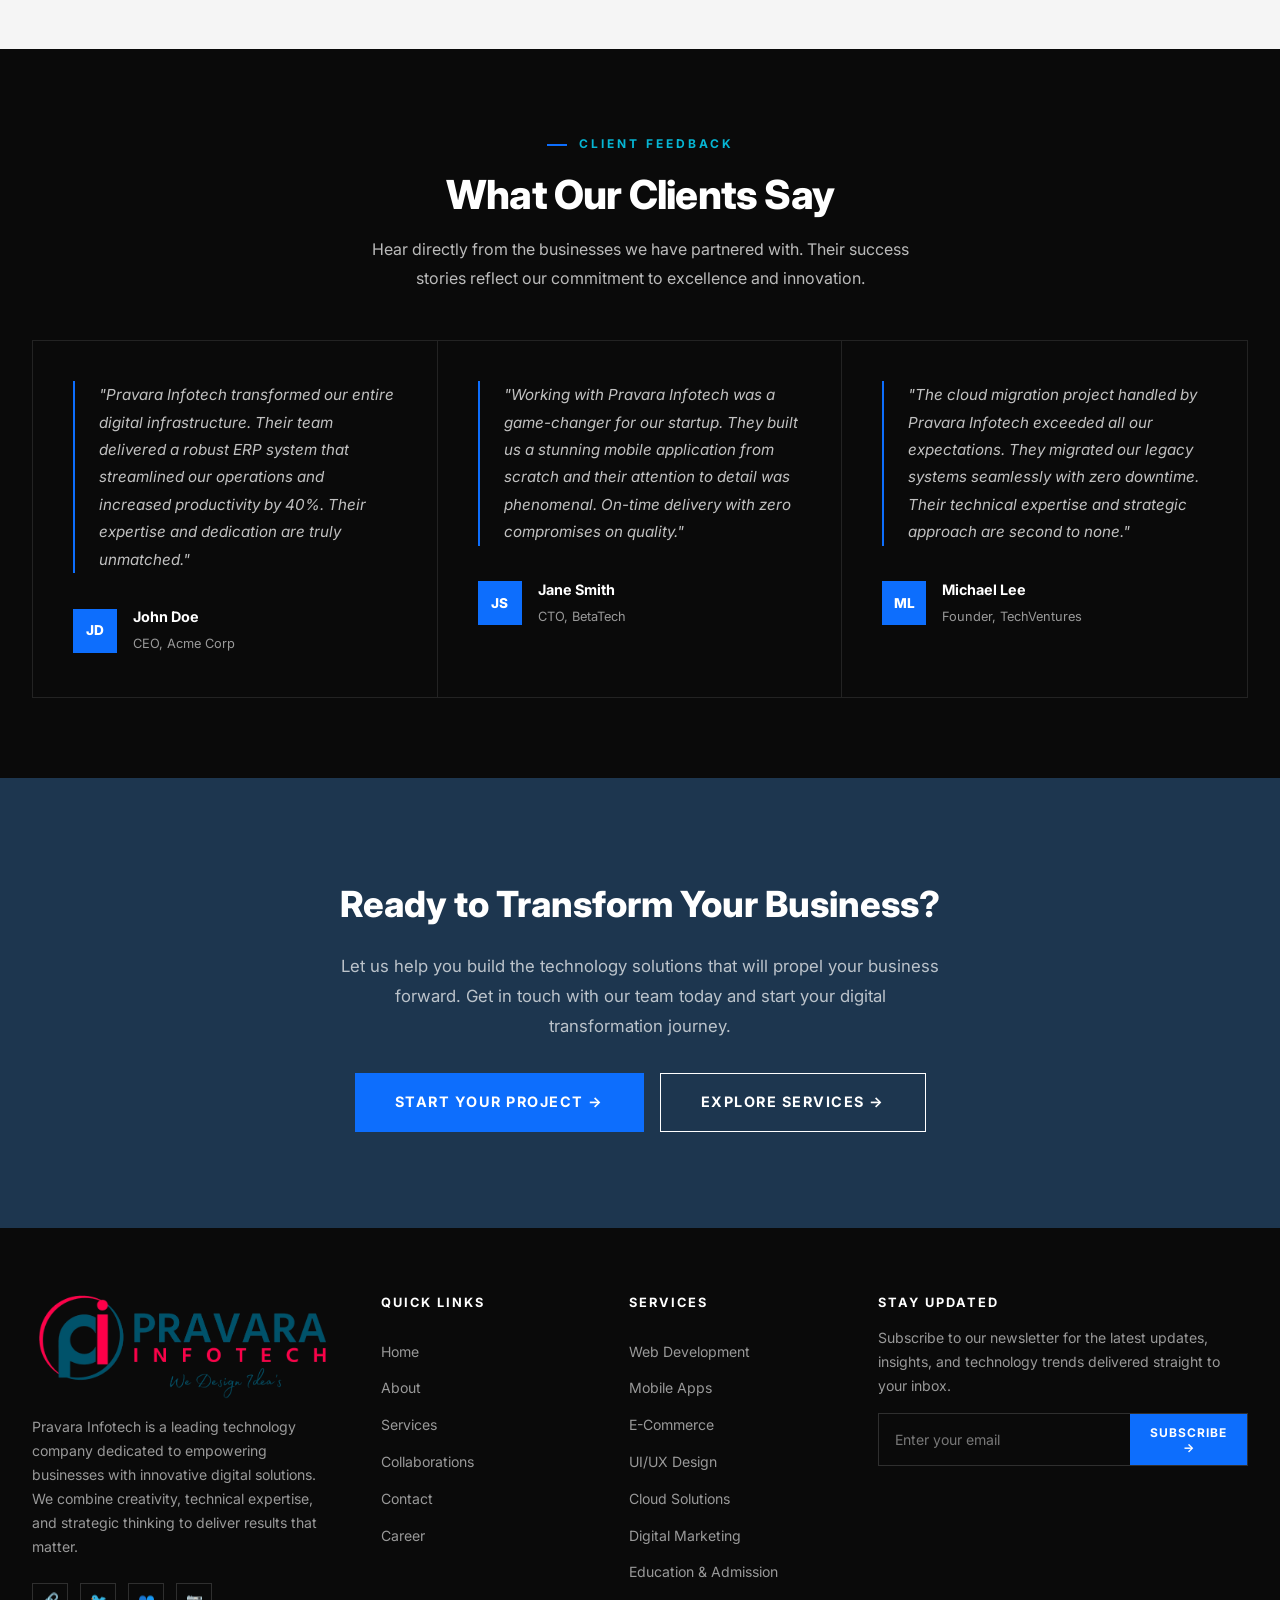
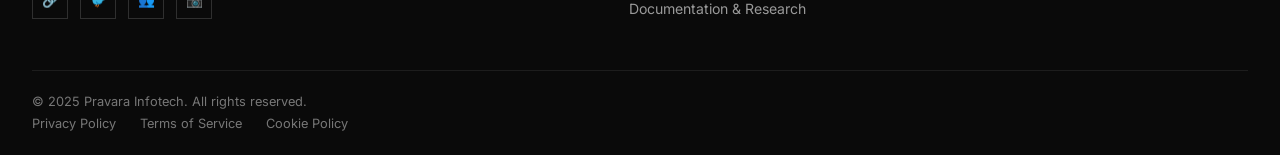
==== commit 74b0b723: "Refactor code structure for improved readability and maintainability" ====
--- a/index.html
+++ b/index.html
@@ -212,6 +212,56 @@
         </div>
     </section>
 
+    <!-- ========== EDUCATION & RESEARCH SHOWCASE ========== -->
+    <section class="section" id="education-research" style="background: var(--gray-50);">
+        <div class="container">
+            <div class="text-center reveal">
+                <span class="section-tag">Beyond Technology</span>
+                <h2 class="section-title">Education &amp; Research</h2>
+                <p class="section-desc">We go beyond IT services by empowering students and professionals with quality education, external degree programs, and comprehensive academic documentation support.</p>
+            </div>
+            <div class="portfolio-grid">
+
+                <div class="portfolio-item reveal">
+                    <img src="images/svc-education.jpg" alt="External Degree Programs">
+                    <div class="portfolio-overlay">
+                        <span class="tag">Education</span>
+                        <h3>External Degree Courses</h3>
+                        <p>Admission guidance for external degree programs including BBA, MBA, B.Lib, M.Lib, BLIS, and MLIS from recognized universities.</p>
+                    </div>
+                </div>
+
+                <div class="portfolio-item reveal">
+                    <img src="images/svc-research.jpg" alt="Research & Documentation">
+                    <div class="portfolio-overlay">
+                        <span class="tag">Research</span>
+                        <h3>Documentation &amp; Research</h3>
+                        <p>Professional synopsis, PPT, research paper publishing through IJSEMI international journal, report writing, and thesis preparation services.</p>
+                    </div>
+                </div>
+
+                <div class="portfolio-item reveal">
+                    <img src="images/about-team.jpg" alt="Academic Support">
+                    <div class="portfolio-overlay">
+                        <span class="tag">Academic</span>
+                        <h3>Academic Excellence Support</h3>
+                        <p>End-to-end academic support from enrollment to graduation, including mentoring, project guidance, and career counseling for students.</p>
+                    </div>
+                </div>
+
+                <div class="portfolio-item reveal">
+                    <img src="images/svc-marketing.jpg" alt="IJSEMI Journal">
+                    <div class="portfolio-overlay">
+                        <span class="tag">IJSEMI</span>
+                        <h3>International Journal Publishing</h3>
+                        <p>Research paper publication through IJSEMI (ijsemi.com) — a recognized international journal for multi-disciplinary research and innovation.</p>
+                    </div>
+                </div>
+
+            </div>
+        </div>
+    </section>
+
     <!-- ========== TESTIMONIALS SECTION ========== -->
     <section class="testimonials-section section" id="testimonials">
         <div class="container">
@@ -252,56 +302,6 @@
                             <h4>Michael Lee</h4>
                             <span>Founder, TechVentures</span>
                         </div>
-                    </div>
-                </div>
-
-            </div>
-        </div>
-    </section>
-
-    <!-- ========== EDUCATION & RESEARCH SHOWCASE ========== -->
-    <section class="section" id="education-research" style="background: var(--gray-50);">
-        <div class="container">
-            <div class="text-center reveal">
-                <span class="section-tag">Beyond Technology</span>
-                <h2 class="section-title">Education &amp; Research</h2>
-                <p class="section-desc">We go beyond IT services by empowering students and professionals with quality education, external degree programs, and comprehensive academic documentation support.</p>
-            </div>
-            <div class="portfolio-grid">
-
-                <div class="portfolio-item reveal">
-                    <img src="images/svc-education.jpg" alt="External Degree Programs">
-                    <div class="portfolio-overlay">
-                        <span class="tag">Education</span>
-                        <h3>External Degree Courses</h3>
-                        <p>Admission guidance for external degree programs including BBA, MBA, B.Lib, M.Lib, BLIS, and MLIS from recognized universities.</p>
-                    </div>
-                </div>
-
-                <div class="portfolio-item reveal">
-                    <img src="images/svc-research.jpg" alt="Research & Documentation">
-                    <div class="portfolio-overlay">
-                        <span class="tag">Research</span>
-                        <h3>Documentation &amp; Research</h3>
-                        <p>Professional synopsis, PPT, research paper publishing through IJSEMI international journal, report writing, and thesis preparation services.</p>
-                    </div>
-                </div>
-
-                <div class="portfolio-item reveal">
-                    <img src="images/about-team.jpg" alt="Academic Support">
-                    <div class="portfolio-overlay">
-                        <span class="tag">Academic</span>
-                        <h3>Academic Excellence Support</h3>
-                        <p>End-to-end academic support from enrollment to graduation, including mentoring, project guidance, and career counseling for students.</p>
-                    </div>
-                </div>
-
-                <div class="portfolio-item reveal">
-                    <img src="images/svc-marketing.jpg" alt="IJSEMI Journal">
-                    <div class="portfolio-overlay">
-                        <span class="tag">IJSEMI</span>
-                        <h3>International Journal Publishing</h3>
-                        <p>Research paper publication through IJSEMI (ijsemi.com) — a recognized international journal for multi-disciplinary research and innovation.</p>
                     </div>
                 </div>
 
--- a/css/style.css
+++ b/css/style.css
@@ -445,7 +445,9 @@
 }
 .about-split-content {
   display: flex;
-  align-items: center;
+  flex-direction: column;
+  align-items: flex-start;
+  justify-content: center;
   padding: 4rem;
 }
 .about-split-content .section-desc { max-width: 100%; }
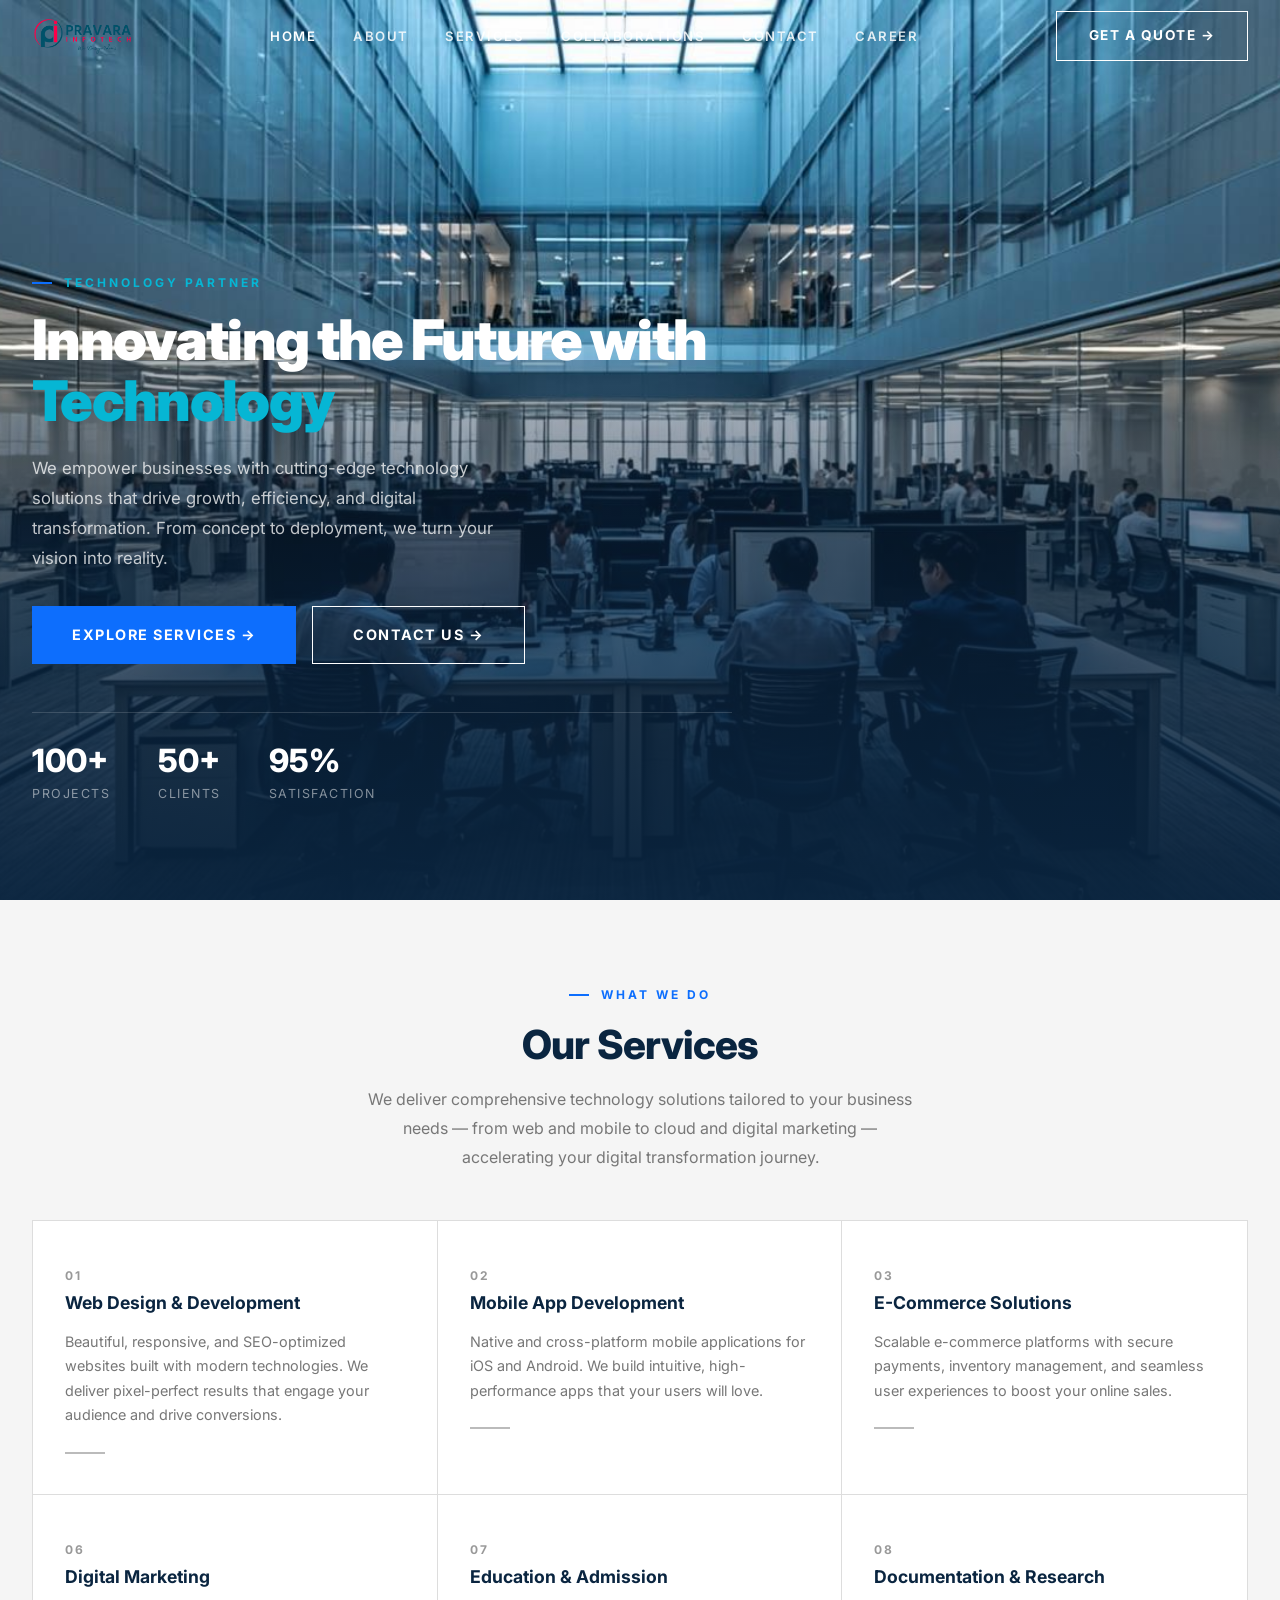
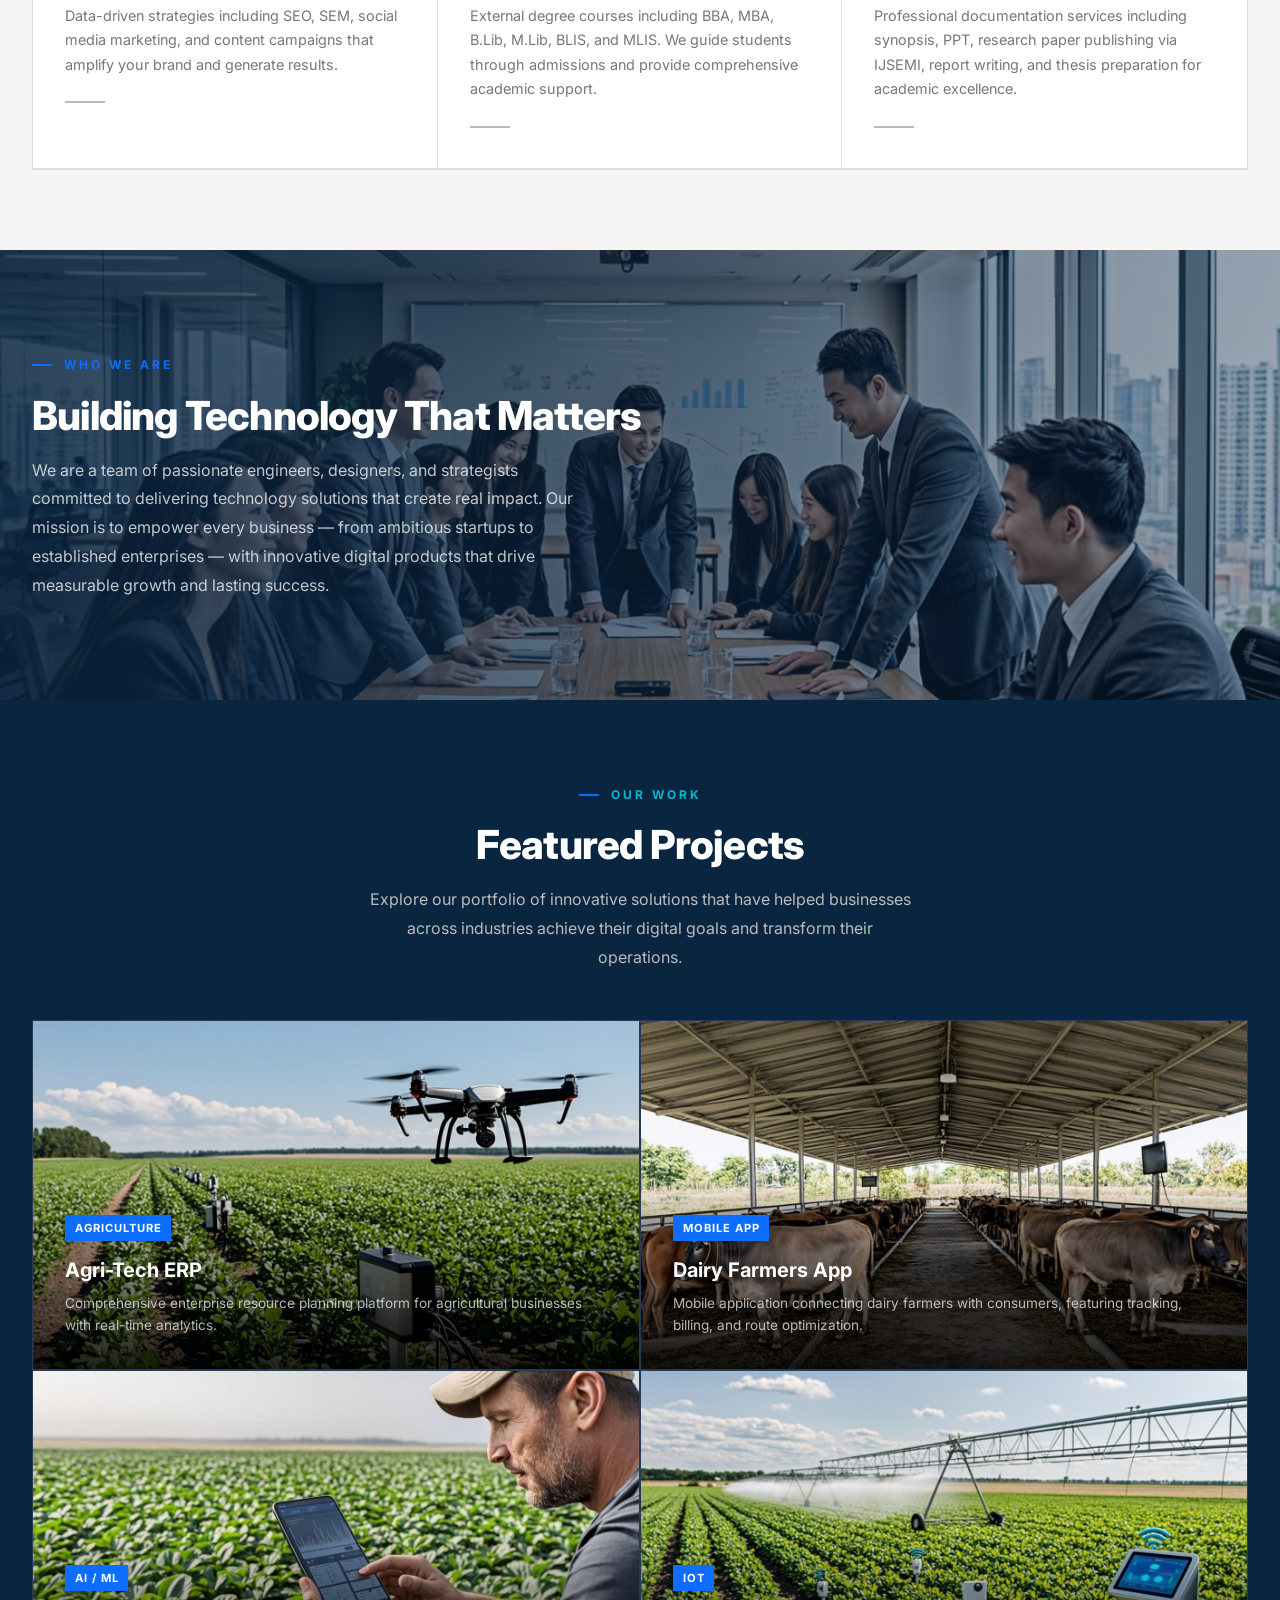
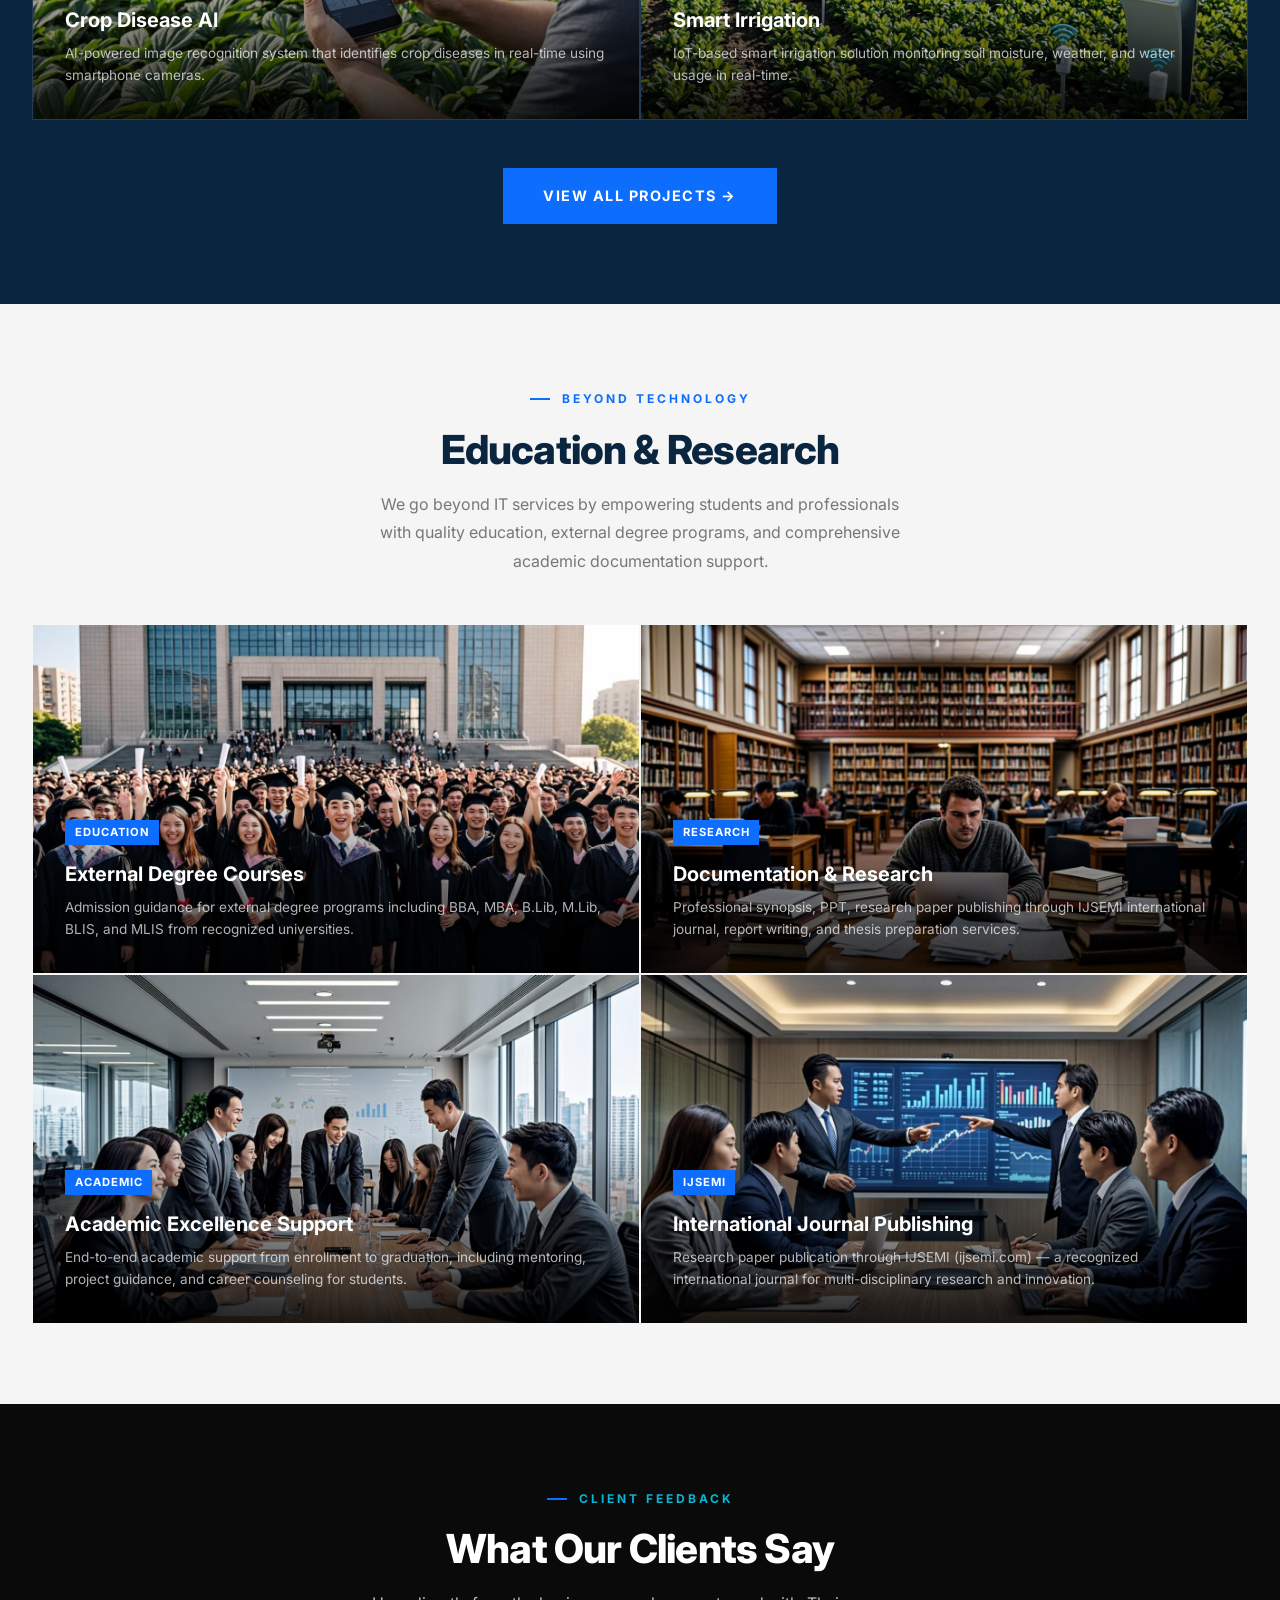
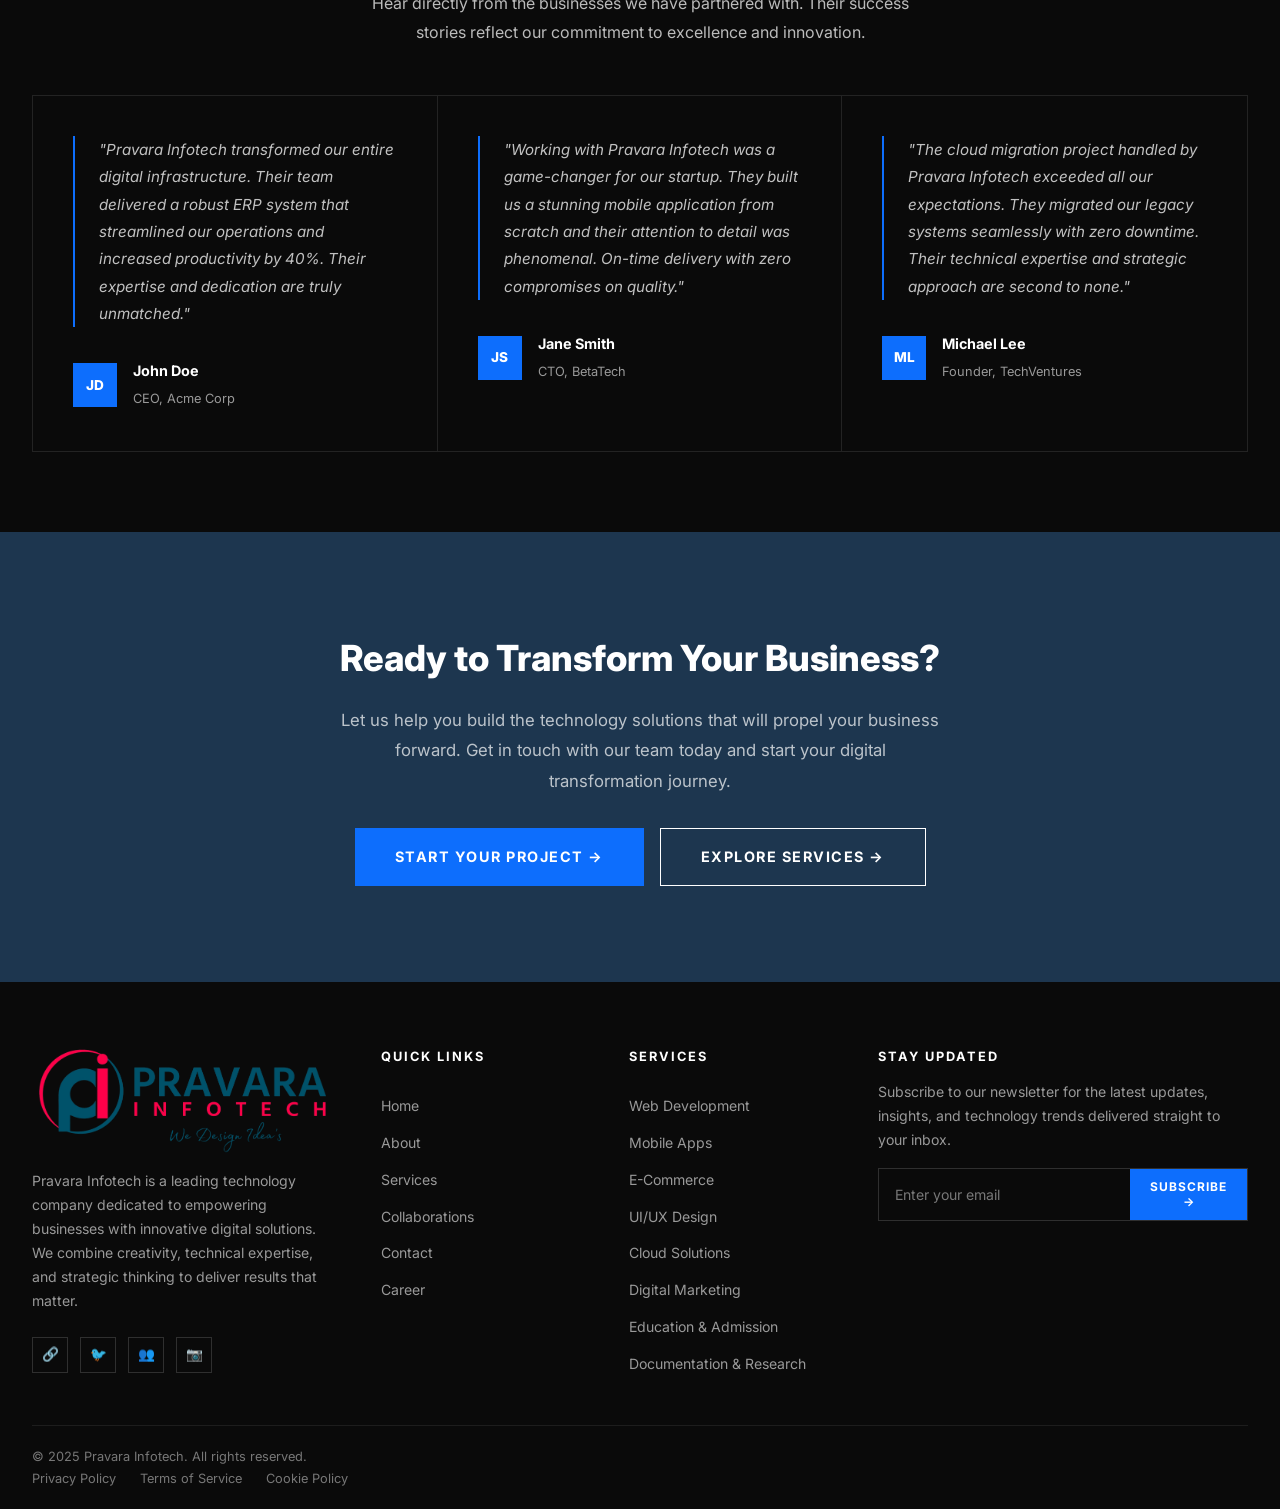
==== commit 711691b9: "feat: add portfolio projects page and update navigation links" ====
--- a/index.html
+++ b/index.html
@@ -37,8 +37,9 @@
                 <li><a href="collaborations.html">Collaborations</a></li>
                 <li><a href="contact.html">Contact</a></li>
                 <li><a href="career.html">Career</a></li>
+                <li class="mobile-menu-cta"><a href="contact.html" class="btn btn-primary">Get a Quote &#8594;</a></li>
             </ul>
-            <a href="contact.html" class="btn btn-outline-white navbar-cta">Get a Quote &#8594;</a>
+            <a href="contact.html" class="btn btn-outline-white navbar-cta desktop-only">Get a Quote &#8594;</a>
             <button class="menu-toggle" id="menuToggle" aria-label="Toggle navigation menu">
                 <span></span>
                 <span></span>
@@ -154,7 +155,7 @@
             </div>
             <div class="portfolio-grid">
 
-                <div class="portfolio-item reveal">
+                <div class="portfolio-item reveal" data-project="agritech">
                     <img src="images/port-agritech.jpg" alt="Agri-Tech ERP System">
                     <div class="portfolio-overlay">
                         <span class="tag">Agriculture</span>
@@ -163,7 +164,7 @@
                     </div>
                 </div>
 
-                <div class="portfolio-item reveal">
+                <div class="portfolio-item reveal" data-project="dairy">
                     <img src="images/port-dairy.jpg" alt="Dairy Farmers App">
                     <div class="portfolio-overlay">
                         <span class="tag">Mobile App</span>
@@ -172,7 +173,7 @@
                     </div>
                 </div>
 
-                <div class="portfolio-item reveal">
+                <div class="portfolio-item reveal" data-project="cropai">
                     <img src="images/port-ai.jpg" alt="Crop Disease AI Detection">
                     <div class="portfolio-overlay">
                         <span class="tag">AI / ML</span>
@@ -181,7 +182,7 @@
                     </div>
                 </div>
 
-                <div class="portfolio-item reveal">
+                <div class="portfolio-item reveal" data-project="irrigation">
                     <img src="images/port-iot.jpg" alt="Smart Irrigation System">
                     <div class="portfolio-overlay">
                         <span class="tag">IoT</span>
@@ -190,27 +191,41 @@
                     </div>
                 </div>
 
-                <div class="portfolio-item reveal">
-                    <img src="images/svc-ecommerce.jpg" alt="E-Commerce Platform">
-                    <div class="portfolio-overlay">
-                        <span class="tag">E-Commerce</span>
-                        <h3>E-Commerce Platform</h3>
-                        <p>Full-featured multi-vendor marketplace with advanced search, recommendations, and multi-gateway payments.</p>
-                    </div>
-                </div>
-
-                <div class="portfolio-item reveal">
-                    <img src="images/port-healthcare.jpg" alt="Healthcare Analytics Platform">
-                    <div class="portfolio-overlay">
-                        <span class="tag">Healthcare</span>
-                        <h3>Healthcare Analytics</h3>
-                        <p>HIPAA-compliant analytics platform for healthcare providers with patient data visualization and reporting.</p>
-                    </div>
-                </div>
-
-            </div>
-        </div>
-    </section>
+            </div>
+            <div class="text-center reveal" style="margin-top: 3rem;">
+                <a href="projects.html" class="btn btn-primary btn-lg">View All Projects &#8594;</a>
+            </div>
+        </div>
+    </section>
+
+    <!-- ========== PROJECT DETAIL MODAL ========== -->
+    <div class="project-modal-overlay" id="projectModal">
+        <div class="project-modal">
+            <button class="project-modal-close" id="projectModalClose" aria-label="Close modal">&times;</button>
+            <div class="project-modal-gallery">
+                <div class="project-modal-gallery-main">
+                    <img src="" alt="" id="projectModalMainImg">
+                    <button class="gallery-nav gallery-prev" id="galleryPrev" aria-label="Previous image">&#10094;</button>
+                    <button class="gallery-nav gallery-next" id="galleryNext" aria-label="Next image">&#10095;</button>
+                    <div class="gallery-counter" id="galleryCounter">1 / 3</div>
+                </div>
+                <div class="project-modal-thumbs" id="projectModalThumbs"></div>
+            </div>
+            <div class="project-modal-details">
+                <span class="project-modal-tag" id="projectModalTag"></span>
+                <h2 class="project-modal-title" id="projectModalTitle"></h2>
+                <p class="project-modal-desc" id="projectModalDesc"></p>
+                <div class="project-modal-features">
+                    <h4>Key Features</h4>
+                    <ul id="projectModalFeatures"></ul>
+                </div>
+                <div class="project-modal-tech">
+                    <h4>Technologies Used</h4>
+                    <div class="project-modal-tech-badges" id="projectModalTech"></div>
+                </div>
+            </div>
+        </div>
+    </div>
 
     <!-- ========== EDUCATION & RESEARCH SHOWCASE ========== -->
     <section class="section" id="education-research" style="background: var(--gray-50);">
--- a/css/style.css
+++ b/css/style.css
@@ -221,6 +221,13 @@
 .menu-toggle.active span:nth-child(2) { opacity: 0; }
 .menu-toggle.active span:nth-child(3) { transform: rotate(-45deg) translate(5px, -5px); }
 
+/* Mobile CTA - hidden on desktop, shown inside mobile menu */
+.mobile-menu-cta { display: none; }
+@media (max-width: 768px) {
+  .mobile-menu-cta { display: block; list-style: none; }
+  .mobile-menu-cta a { border-bottom: none !important; }
+}
+
 /* ---------- HERO ---------- */
 .hero {
   position: relative;
@@ -426,6 +433,270 @@
   font-size: 0.85rem;
   color: rgba(255, 255, 255, 0.7);
   line-height: 1.6;
+}
+
+/* Make portfolio items clickable */
+.portfolio-item { cursor: pointer; }
+
+/* ---------- Project Detail Modal ---------- */
+.project-modal-overlay {
+  position: fixed;
+  inset: 0;
+  background: rgba(0, 0, 0, 0.85);
+  backdrop-filter: blur(8px);
+  -webkit-backdrop-filter: blur(8px);
+  z-index: 10000;
+  display: flex;
+  align-items: center;
+  justify-content: center;
+  opacity: 0;
+  visibility: hidden;
+  transition: all 0.35s ease;
+  padding: 2rem;
+}
+.project-modal-overlay.active {
+  opacity: 1;
+  visibility: visible;
+}
+.project-modal {
+  background: var(--white);
+  width: 100%;
+  max-width: 1050px;
+  max-height: 90vh;
+  display: grid;
+  grid-template-columns: 1.2fr 1fr;
+  overflow: hidden;
+  position: relative;
+  transform: scale(0.92) translateY(20px);
+  transition: transform 0.4s cubic-bezier(0.4, 0, 0.2, 1);
+  box-shadow: 0 25px 80px rgba(0, 0, 0, 0.4);
+}
+.project-modal-overlay.active .project-modal {
+  transform: scale(1) translateY(0);
+}
+
+/* Close Button */
+.project-modal-close {
+  position: absolute;
+  top: 1rem;
+  right: 1rem;
+  width: 40px;
+  height: 40px;
+  background: rgba(0, 0, 0, 0.6);
+  backdrop-filter: blur(4px);
+  color: var(--white);
+  font-size: 1.4rem;
+  display: flex;
+  align-items: center;
+  justify-content: center;
+  z-index: 10;
+  transition: all var(--transition);
+  border: none;
+  cursor: pointer;
+  line-height: 1;
+}
+.project-modal-close:hover {
+  background: var(--primary-accent);
+  transform: rotate(90deg);
+}
+
+/* Gallery Section */
+.project-modal-gallery {
+  background: var(--dark-900);
+  display: flex;
+  flex-direction: column;
+  overflow: hidden;
+}
+.project-modal-gallery-main {
+  position: relative;
+  flex: 1;
+  min-height: 300px;
+  overflow: hidden;
+}
+.project-modal-gallery-main img {
+  width: 100%;
+  height: 100%;
+  object-fit: cover;
+  transition: opacity 0.3s ease;
+}
+
+/* Gallery Navigation */
+.gallery-nav {
+  position: absolute;
+  top: 50%;
+  transform: translateY(-50%);
+  width: 38px;
+  height: 38px;
+  background: rgba(0, 0, 0, 0.5);
+  backdrop-filter: blur(4px);
+  color: var(--white);
+  font-size: 0.9rem;
+  display: flex;
+  align-items: center;
+  justify-content: center;
+  border: none;
+  cursor: pointer;
+  transition: all var(--transition);
+  z-index: 5;
+}
+.gallery-nav:hover { background: var(--primary-accent); }
+.gallery-prev { left: 0.75rem; }
+.gallery-next { right: 0.75rem; }
+.gallery-counter {
+  position: absolute;
+  bottom: 0.75rem;
+  left: 50%;
+  transform: translateX(-50%);
+  background: rgba(0, 0, 0, 0.6);
+  color: var(--white);
+  padding: 0.3rem 0.85rem;
+  font-size: 0.72rem;
+  font-weight: 700;
+  letter-spacing: 1.5px;
+  text-transform: uppercase;
+}
+
+/* Thumbnails */
+.project-modal-thumbs {
+  display: flex;
+  gap: 0;
+  background: var(--dark);
+  border-top: 1px solid rgba(255, 255, 255, 0.08);
+  overflow-x: auto;
+  -webkit-overflow-scrolling: touch;
+}
+.project-modal-thumbs img {
+  width: 80px;
+  height: 60px;
+  object-fit: cover;
+  cursor: pointer;
+  opacity: 0.5;
+  transition: all var(--transition);
+  border-right: 1px solid rgba(255, 255, 255, 0.08);
+  flex-shrink: 0;
+}
+.project-modal-thumbs img:hover { opacity: 0.8; }
+.project-modal-thumbs img.active {
+  opacity: 1;
+  border-bottom: 2px solid var(--primary-accent);
+}
+
+/* Details Panel */
+.project-modal-details {
+  padding: 2.5rem;
+  overflow-y: auto;
+  -webkit-overflow-scrolling: touch;
+}
+.project-modal-tag {
+  display: inline-block;
+  padding: 0.25rem 0.75rem;
+  background: var(--primary-accent);
+  color: var(--white);
+  font-size: 0.7rem;
+  font-weight: 700;
+  text-transform: uppercase;
+  letter-spacing: 1.5px;
+  margin-bottom: 1.25rem;
+}
+.project-modal-title {
+  font-size: 1.5rem;
+  font-weight: 800;
+  color: var(--primary);
+  line-height: 1.25;
+  margin-bottom: 1rem;
+  letter-spacing: -0.02em;
+}
+.project-modal-desc {
+  font-size: 0.92rem;
+  color: var(--gray-500);
+  line-height: 1.8;
+  margin-bottom: 1.75rem;
+}
+.project-modal-features {
+  margin-bottom: 1.75rem;
+}
+.project-modal-features h4 {
+  font-size: 0.78rem;
+  font-weight: 700;
+  color: var(--primary);
+  text-transform: uppercase;
+  letter-spacing: 1.5px;
+  margin-bottom: 0.85rem;
+}
+.project-modal-features ul {
+  list-style: none;
+  padding: 0;
+  display: flex;
+  flex-direction: column;
+  gap: 0.5rem;
+}
+.project-modal-features li {
+  display: flex;
+  align-items: center;
+  gap: 0.6rem;
+  font-size: 0.88rem;
+  color: var(--dark);
+  font-weight: 500;
+}
+.project-modal-features li::before {
+  content: '\2713';
+  width: 20px;
+  height: 20px;
+  background: var(--primary-accent);
+  color: var(--white);
+  display: flex;
+  align-items: center;
+  justify-content: center;
+  font-size: 0.6rem;
+  flex-shrink: 0;
+}
+.project-modal-tech h4 {
+  font-size: 0.78rem;
+  font-weight: 700;
+  color: var(--primary);
+  text-transform: uppercase;
+  letter-spacing: 1.5px;
+  margin-bottom: 0.85rem;
+}
+.project-modal-tech-badges {
+  display: flex;
+  flex-wrap: wrap;
+  gap: 0.4rem;
+}
+.project-modal-tech-badges span {
+  padding: 0.3rem 0.75rem;
+  background: var(--gray-100);
+  color: var(--dark);
+  font-size: 0.72rem;
+  font-weight: 700;
+  text-transform: uppercase;
+  letter-spacing: 0.5px;
+}
+
+/* Modal Responsive */
+@media (max-width: 768px) {
+  .project-modal-overlay { padding: 0; align-items: flex-end; }
+  .project-modal {
+    grid-template-columns: 1fr;
+    max-height: 95vh;
+    max-height: 95dvh;
+    border-radius: 16px 16px 0 0;
+  }
+  .project-modal-gallery-main { min-height: 220px; max-height: 260px; }
+  .project-modal-details { padding: 1.75rem 1.5rem 2rem; }
+  .project-modal-title { font-size: 1.25rem; }
+  .project-modal-desc { font-size: 0.88rem; margin-bottom: 1.25rem; }
+  .project-modal-thumbs img { width: 60px; height: 45px; }
+  .gallery-nav { width: 32px; height: 32px; font-size: 0.8rem; }
+  .project-modal-close { top: 0.75rem; right: 0.75rem; width: 36px; height: 36px; font-size: 1.2rem; }
+}
+
+@media (max-width: 480px) {
+  .project-modal-gallery-main { min-height: 180px; max-height: 220px; }
+  .project-modal-details { padding: 1.5rem 1.25rem 2rem; }
+  .project-modal-title { font-size: 1.15rem; }
+  .project-modal-features li { font-size: 0.82rem; }
+  .project-modal-tech-badges span { font-size: 0.68rem; }
 }
 
 /* ---------- About / Story Split ---------- */
@@ -1268,21 +1539,27 @@
   display: block;
 }
 
-@media (max-width: 768px) {
-  .trusted-logo-item { min-width: 150px; padding: 0.75rem 1.5rem; }
-  .trusted-logo-item img { max-height: 40px; max-width: 130px; }
-  .collab-projects-grid { grid-template-columns: 1fr; }
-  .collab-project-content { border-left: 1px solid var(--gray-200); border-top: none; padding: 2.5rem 2rem; }
-  .collab-highlights { grid-template-columns: repeat(2, 1fr); }
-}
-
-@media (max-width: 480px) {
-  .trusted-logo-item { min-width: 120px; padding: 0.5rem 1rem; }
-  .trusted-logo-item img { max-height: 32px; max-width: 100px; }
-  .collab-highlights { grid-template-columns: 1fr; }
-}
-
-/* ---------- Responsive ---------- */
+/* ============================================
+   RESPONSIVE DESIGN - Complete Mobile Overhaul
+   ============================================ */
+
+/* ---------- 1200px: Large Tablets / Small Laptops ---------- */
+@media (max-width: 1200px) {
+  .navbar-menu a {
+    padding: 0 0.85rem;
+    font-size: 0.78rem;
+    letter-spacing: 1px;
+  }
+  .navbar-cta .btn {
+    padding: 0.5rem 1rem;
+    font-size: 0.72rem;
+  }
+  .collab-project-content {
+    padding: 3rem;
+  }
+}
+
+/* ---------- 1024px: Tablets ---------- */
 @media (max-width: 1024px) {
   .services-grid { grid-template-columns: repeat(2, 1fr); }
   .service-card:nth-child(3n) { border-right: 1px solid var(--gray-200); }
@@ -1292,82 +1569,374 @@
   .footer-grid { grid-template-columns: 1fr 1fr; gap: 2rem; }
   .about-split { grid-template-columns: 1fr; }
   .about-split-image { height: 350px; }
-}
-
+  .service-detail-content { padding: 3rem 2.5rem; }
+  .contact-grid { gap: 2rem; }
+  .collab-projects-grid { gap: 0; }
+  .collab-project-content { padding: 2.5rem 2rem; }
+  .collab-highlights { gap: 1rem; }
+  .portfolio-item { height: 300px; }
+  .photo-banner { height: 380px; }
+}
+
+/* ---------- 768px: Mobile Landscape / Small Tablets ---------- */
 @media (max-width: 768px) {
   .section { padding: 3.5rem 0; }
+
+  /* ---- Navbar Mobile ---- */
   .menu-toggle { display: flex; }
+  .navbar-cta.desktop-only { display: none; }
   .navbar-menu {
     position: fixed;
     top: 0;
     right: -100%;
-    width: 280px;
+    width: 300px;
+    max-width: 85vw;
     height: 100vh;
+    height: 100dvh;
     background: var(--white);
     flex-direction: column;
     align-items: flex-start;
-    padding: 5rem 2rem 2rem;
-    box-shadow: -5px 0 30px rgba(0, 0, 0, 0.1);
+    padding: 5rem 1.75rem 2rem;
+    box-shadow: -5px 0 30px rgba(0, 0, 0, 0.15);
     transition: right var(--transition);
     gap: 0;
     z-index: 1000;
+    overflow-y: auto;
+    -webkit-overflow-scrolling: touch;
   }
   .navbar-menu.active { right: 0; }
   .navbar-menu a {
     color: var(--dark) !important;
     width: 100%;
-    padding: 0.75rem 0;
-    font-size: 0.85rem;
+    padding: 0.85rem 0;
+    font-size: 0.9rem;
     line-height: 1;
     border-bottom: 1px solid var(--gray-100);
+    letter-spacing: 1px;
   }
   .navbar-menu a:hover,
   .navbar-menu a.active { color: var(--primary-accent) !important; }
-  .navbar-cta { margin-left: 0; margin-top: 1rem; width: 100%; }
-  .navbar-cta .btn { width: 100%; border-color: var(--primary-accent) !important; color: var(--primary-accent) !important; }
-  .navbar-cta .btn:hover { background: var(--primary-accent) !important; color: var(--white) !important; }
-
-  .hero-content { padding: 0 0 4rem; }
+  /* Move CTA into mobile menu */
+  .navbar-menu .mobile-menu-cta {
+    display: block;
+    margin-top: 1.5rem;
+    width: 100%;
+  }
+  .navbar-menu .mobile-menu-cta .btn {
+    width: 100%;
+    justify-content: center;
+    border-color: var(--primary-accent) !important;
+    color: var(--white) !important;
+    background: var(--primary-accent) !important;
+    padding: 0.85rem 1.5rem;
+    font-size: 0.82rem;
+  }
+  .navbar-menu .mobile-menu-cta .btn:hover {
+    background: #0b5ed7 !important;
+    border-color: #0b5ed7 !important;
+  }
+
+  /* ---- Hero ---- */
+  .hero { min-height: 90vh; align-items: center; }
+  .hero-content { padding: 5rem 0 3rem; max-width: 100%; }
   .hero-stats { gap: 1.5rem; flex-wrap: wrap; }
   .hero-stat .number { font-size: 1.5rem; }
+  .hero p { font-size: 0.95rem; max-width: 100%; }
+
+  /* ---- Photo Banner ---- */
+  .photo-banner { height: 320px; }
+  .photo-banner-content .section-desc { font-size: 0.9rem; }
+
+  /* ---- Page Hero ---- */
+  .page-hero { height: 280px; }
+  .page-hero-content { padding: 0 0 3rem; }
+  .page-hero-content h1 { font-size: 1.75rem; }
+  .page-hero-content p { font-size: 0.9rem; }
+
+  /* ---- Services Grid ---- */
   .services-grid { grid-template-columns: 1fr; }
   .service-card { border-right: none !important; }
+  .service-card:last-child { border-bottom: none; }
+
+  /* ---- Service Detail (Services Page) ---- */
+  .service-detail { grid-template-columns: 1fr; min-height: auto; }
+  .service-detail.reverse { direction: ltr; }
+  .service-detail-img { height: 250px; order: -1; }
+  .service-detail-content { padding: 2rem 1.75rem; }
+  .tech-badges { gap: 0.35rem; }
+  .tech-badge { font-size: 0.7rem; padding: 0.3rem 0.65rem; }
+
+  /* ---- Portfolio Grid ---- */
   .portfolio-grid { grid-template-columns: 1fr; }
-  .portfolio-item { height: 280px; }
-  .features-grid { grid-template-columns: 1fr; }
+  .portfolio-item { height: 260px; }
+  .portfolio-overlay { padding: 1.5rem; }
+  .portfolio-overlay h3 { font-size: 1.1rem; }
+  .portfolio-overlay p { font-size: 0.8rem; }
+
+  /* ---- About Split ---- */
+  .about-split { grid-template-columns: 1fr; }
+  .about-split-image { height: 280px; }
+  .about-split-content { padding: 2.5rem 2rem; }
+
+  /* ---- Mission/Vision ---- */
   .mv-grid { grid-template-columns: 1fr; }
   .mv-card { border-right: none !important; border-bottom: 1px solid var(--gray-200); }
   .mv-card:last-child { border-bottom: none; }
+  .mv-card { padding: 2rem 1.75rem; }
+
+  /* ---- Features Grid ---- */
+  .features-grid { grid-template-columns: 1fr; gap: 2rem; }
+
+  /* ---- Stats Bar ---- */
   .stats-bar { grid-template-columns: repeat(2, 1fr); }
   .stat-item:nth-child(2) { border-right: none; }
-  .stat-item { border-bottom: 1px solid var(--gray-200); }
-  .team-grid { grid-template-columns: 1fr 1fr; }
+  .stat-item { border-bottom: 1px solid var(--gray-200); padding: 2rem 1rem; }
+  .stat-number { font-size: 2rem; }
+
+  /* ---- Team ---- */
+  .team-grid { grid-template-columns: 1fr 1fr; gap: 1rem; }
+  .team-card-img { height: 260px; }
+
+  /* ---- Testimonials ---- */
   .testimonials-grid { grid-template-columns: 1fr; }
   .testimonial-card { border-right: none !important; border-bottom: 1px solid rgba(255, 255, 255, 0.1); }
   .testimonial-card:last-child { border-bottom: none; }
-  .service-detail { grid-template-columns: 1fr; }
-  .service-detail.reverse { direction: ltr; }
-  .service-detail-img { height: 280px; }
-  .service-detail-content { padding: 2.5rem 2rem; }
+  .testimonial-card { padding: 2rem 1.75rem; }
+
+  /* ---- Contact ---- */
   .contact-grid { grid-template-columns: 1fr; }
+  .contact-info { padding: 2.5rem 2rem; }
+  .contact-form { padding: 2.5rem 2rem; }
   .contact-testimonials { grid-template-columns: 1fr; }
   .form-row { grid-template-columns: 1fr; }
+
+  /* ---- CTA Section ---- */
+  .cta-section { 
+    padding: 4rem 0;
+    background-attachment: scroll; /* Fix for iOS */
+  }
+  .cta-inner { max-width: 100%; }
+  .cta-inner h2 { font-size: 1.5rem; }
+  .cta-inner p { font-size: 0.95rem; }
+  .cta-buttons { flex-direction: column; align-items: center; gap: 0.75rem; }
+  .cta-buttons .btn { width: 100%; justify-content: center; max-width: 320px; }
+
+  /* ---- Careers ---- */
+  .job-card { flex-direction: column; align-items: flex-start; padding: 1.75rem; gap: 1.25rem; }
+  .job-card .btn { width: 100%; justify-content: center; }
+  .career-cta { padding: 2.5rem 1.75rem; }
+
+  /* ---- Collaborations ---- */
+  .collab-projects-grid { grid-template-columns: 1fr; }
+  .collab-project-img { height: 260px; }
+  .collab-project-img img { height: 100%; }
+  .collab-project-content { 
+    border-left: 1px solid var(--gray-200) !important; 
+    border-right: 1px solid var(--gray-200) !important;
+    border-top: none; 
+    padding: 2rem 1.75rem; 
+  }
+  .collab-highlights { grid-template-columns: repeat(3, 1fr); gap: 1rem; }
+  .collab-highlight-item .num { font-size: 1.35rem; }
+  .collab-highlight-item .lbl { font-size: 0.7rem; }
+  .collab-project-content h3 { font-size: 1.25rem; }
+  .collab-project-content p { font-size: 0.9rem; }
+
+  /* ---- Trusted By ---- */
+  .trusted-logo-item { min-width: 150px; padding: 0.75rem 1.5rem; }
+  .trusted-logo-item img { max-height: 40px; max-width: 130px; }
+
+  /* ---- Footer ---- */
+  .footer { padding: 3rem 0 0; }
   .footer-grid { grid-template-columns: 1fr; gap: 2rem; }
+  .footer-brand p { margin-bottom: 1rem; }
   .footer-bottom { flex-direction: column; gap: 0.75rem; text-align: center; }
-  .job-card { flex-direction: column; align-items: flex-start; }
-  .page-hero { height: 300px; }
-}
-
+  .footer-bottom .container {
+    display: flex;
+    flex-direction: column;
+    align-items: center;
+    gap: 0.75rem;
+  }
+  .footer-bottom-links { justify-content: center; }
+  .newsletter-form { flex-direction: column; border: none; gap: 0.5rem; }
+  .newsletter-form input {
+    border: 1px solid rgba(255, 255, 255, 0.15);
+    padding: 0.75rem 1rem;
+  }
+  .newsletter-form button {
+    padding: 0.75rem 1.25rem;
+    width: 100%;
+  }
+
+  /* ---- Buttons on mobile ---- */
+  .btn-lg { padding: 0.85rem 2rem; font-size: 0.82rem; }
+
+  /* ---- Section typography on mobile ---- */
+  .section-title { font-size: clamp(1.5rem, 5vw, 2rem); }
+  .section-desc { font-size: 0.92rem; }
+}
+
+/* ---------- 480px: Mobile Portrait ---------- */
 @media (max-width: 480px) {
   .container { padding: 0 1.25rem; }
-  .hero h1 { font-size: 1.85rem; }
-  .hero-buttons { flex-direction: column; }
+  .section { padding: 3rem 0; }
+
+  /* ---- Hero ---- */
+  .hero { min-height: 85vh; }
+  .hero h1 { font-size: 1.75rem; letter-spacing: -0.02em; }
+  .hero p { font-size: 0.9rem; }
+  .hero-content { padding: 4rem 0 2.5rem; }
+  .hero-buttons { flex-direction: column; gap: 0.75rem; }
   .hero-buttons .btn { width: 100%; justify-content: center; }
-  .hero-stats { flex-direction: column; gap: 1.25rem; }
+  .hero-stats { flex-direction: column; gap: 1.25rem; margin-top: 2rem; padding-top: 1.5rem; }
+  .hero-stat .number { font-size: 1.35rem; }
+  .hero-stat .label { font-size: 0.7rem; }
+
+  /* ---- Photo Banner ---- */
+  .photo-banner { height: 280px; }
+
+  /* ---- Page Hero ---- */
+  .page-hero { height: 240px; }
+  .page-hero-content { padding: 0 0 2rem; }
+  .page-hero-content h1 { font-size: 1.5rem; }
+
+  /* ---- Services ---- */
+  .service-card { padding: 2rem 1.5rem; }
+
+  /* ---- Service Detail ---- */
+  .service-detail-img { height: 220px; }
+  .service-detail-content { padding: 1.75rem 1.25rem; }
+  .service-detail-features { gap: 0.5rem; margin: 1rem 0; }
+  .sd-feature { font-size: 0.85rem; }
+
+  /* ---- Portfolio ---- */
+  .portfolio-item { height: 220px; }
+  .portfolio-overlay { padding: 1.25rem; }
+  .portfolio-overlay h3 { font-size: 1rem; }
+
+  /* ---- About ---- */
+  .about-split-image { height: 240px; }
+  .about-split-content { padding: 2rem 1.25rem; }
+
+  /* ---- Mission/Vision ---- */
+  .mv-card { padding: 1.75rem 1.25rem; }
+  .mv-card h3 { font-size: 1.15rem; }
+
+  /* ---- Stats Bar ---- */
   .stats-bar { grid-template-columns: 1fr; }
-  .stat-item { border-right: none !important; }
-  .team-grid { grid-template-columns: 1fr; }
-  .about-split-content { padding: 2.5rem 1.5rem; }
-  .contact-info { padding: 2.5rem 1.5rem; }
-  .contact-form { padding: 2.5rem 1.5rem; }
-}
+  .stat-item { border-right: none !important; padding: 1.5rem 1rem; }
+  .stat-number { font-size: 1.75rem; }
+
+  /* ---- Team ---- */
+  .team-grid { grid-template-columns: 1fr; gap: 1.5rem; }
+  .team-card-img { height: 320px; }
+
+  /* ---- Testimonials ---- */
+  .testimonial-card { padding: 1.75rem 1.25rem; }
+  .testimonial-quote { font-size: 0.88rem; padding-left: 1.25rem; }
+
+  /* ---- Contact ---- */
+  .contact-info { padding: 2rem 1.25rem; }
+  .contact-form { padding: 2rem 1.25rem; }
+  .contact-info h3, .contact-form h3 { font-size: 1.25rem; }
+  .ci-item { gap: 0.75rem; margin-bottom: 1.5rem; }
+  .ci-icon { width: 36px; height: 36px; font-size: 0.9rem; }
+
+  /* ---- CTA ---- */
+  .cta-section { padding: 3rem 0; }
+  .cta-inner h2 { font-size: 1.35rem; }
+  .cta-inner p { font-size: 0.88rem; margin-bottom: 1.5rem; }
+
+  /* ---- Careers ---- */
+  .job-card { padding: 1.5rem 1.25rem; }
+  .job-info h3 { font-size: 1rem; }
+  .job-info p { font-size: 0.85rem; }
+  .job-tags { gap: 0.3rem; }
+  .job-tag { font-size: 0.68rem; padding: 0.2rem 0.5rem; }
+  .career-cta { padding: 2rem 1.25rem; }
+  .career-cta h3 { font-size: 1.15rem; }
+  .career-cta p { font-size: 0.88rem; }
+
+  /* ---- Collaborations ---- */
+  .collab-project-img { height: 220px; }
+  .collab-project-content { padding: 1.75rem 1.25rem; }
+  .collab-project-content h3 { font-size: 1.1rem; }
+  .collab-project-content p { font-size: 0.85rem; }
+  .collab-highlights { grid-template-columns: repeat(3, 1fr); gap: 0.75rem; }
+  .collab-highlight-item .num { font-size: 1.15rem; }
+  .collab-highlight-item .lbl { font-size: 0.65rem; }
+
+  /* ---- Trusted By ---- */
+  .trusted-logo-item { min-width: 120px; padding: 0.5rem 1rem; }
+  .trusted-logo-item img { max-height: 32px; max-width: 100px; }
+
+  /* ---- Footer ---- */
+  .footer { padding: 2.5rem 0 0; }
+  .footer-grid { gap: 1.75rem; }
+  .footer-col h4,
+  .footer-newsletter h4 { font-size: 0.75rem; margin-bottom: 1rem; }
+  .footer-col a { font-size: 0.85rem; }
+  .footer-brand img { height: 30px; }
+  .footer-brand p { font-size: 0.82rem; }
+  .footer-bottom { padding: 1rem 0; }
+  .footer-bottom p { font-size: 0.75rem; }
+  .footer-bottom-links { flex-wrap: wrap; gap: 1rem; justify-content: center; }
+  .footer-bottom-links a { font-size: 0.75rem; }
+
+  /* ---- Scroll to top ---- */
+  .scroll-top { width: 38px; height: 38px; bottom: 1.5rem; right: 1.5rem; font-size: 0.85rem; }
+
+  /* ---- Buttons ---- */
+  .btn { padding: 0.7rem 1.5rem; font-size: 0.78rem; }
+  .btn-lg { padding: 0.8rem 1.75rem; font-size: 0.8rem; }
+
+  /* ---- Section headers ---- */
+  .section-tag { font-size: 0.7rem; letter-spacing: 2px; padding-left: 1.5rem; }
+  .section-tag::before { width: 1rem; }
+}
+
+/* ---------- 360px: Small Mobile ---------- */
+@media (max-width: 360px) {
+  .container { padding: 0 1rem; }
+  .hero h1 { font-size: 1.5rem; }
+  .hero p { font-size: 0.85rem; }
+  .hero-buttons .btn { padding: 0.7rem 1.25rem; font-size: 0.75rem; }
+  .page-hero { height: 220px; }
+  .page-hero-content h1 { font-size: 1.3rem; }
+  .section-title { font-size: 1.35rem; }
+  .navbar-menu { width: 260px; }
+  .team-card-img { height: 260px; }
+  .portfolio-item { height: 200px; }
+  .collab-highlights { grid-template-columns: 1fr; }
+  .cta-inner h2 { font-size: 1.2rem; }
+}
+
+/* ---------- Landscape Orientation Fixes ---------- */
+@media (max-height: 500px) and (orientation: landscape) {
+  .hero { min-height: auto; padding: 6rem 0 3rem; }
+  .hero-content { padding: 0; }
+  .page-hero { height: 200px; }
+  .navbar-menu {
+    padding-top: 4rem;
+  }
+}
+
+/* ---------- Touch Device Improvements ---------- */
+@media (hover: none) and (pointer: coarse) {
+  .cta-section { background-attachment: scroll; }
+  .service-card:hover { background: var(--white); color: inherit; }
+  .service-card:hover .service-card-num,
+  .service-card:hover .service-card-title,
+  .service-card:hover .service-card-desc { color: inherit; }
+  .service-card:hover .service-card-line { background: var(--gray-300); width: 40px; }
+  .service-card:active { background: var(--primary); color: var(--white); }
+  .service-card:active .service-card-num,
+  .service-card:active .service-card-title,
+  .service-card:active .service-card-desc { color: var(--white); }
+  .service-card:active .service-card-line { background: var(--accent); width: 60px; }
+  .mv-card:hover { background: transparent; }
+  .mv-card:hover h3,
+  .mv-card:hover p { color: inherit; }
+  .mv-card:hover .mv-num { color: var(--gray-400); }
+  .mv-card:hover .mv-line { background: var(--gray-300); }
+}
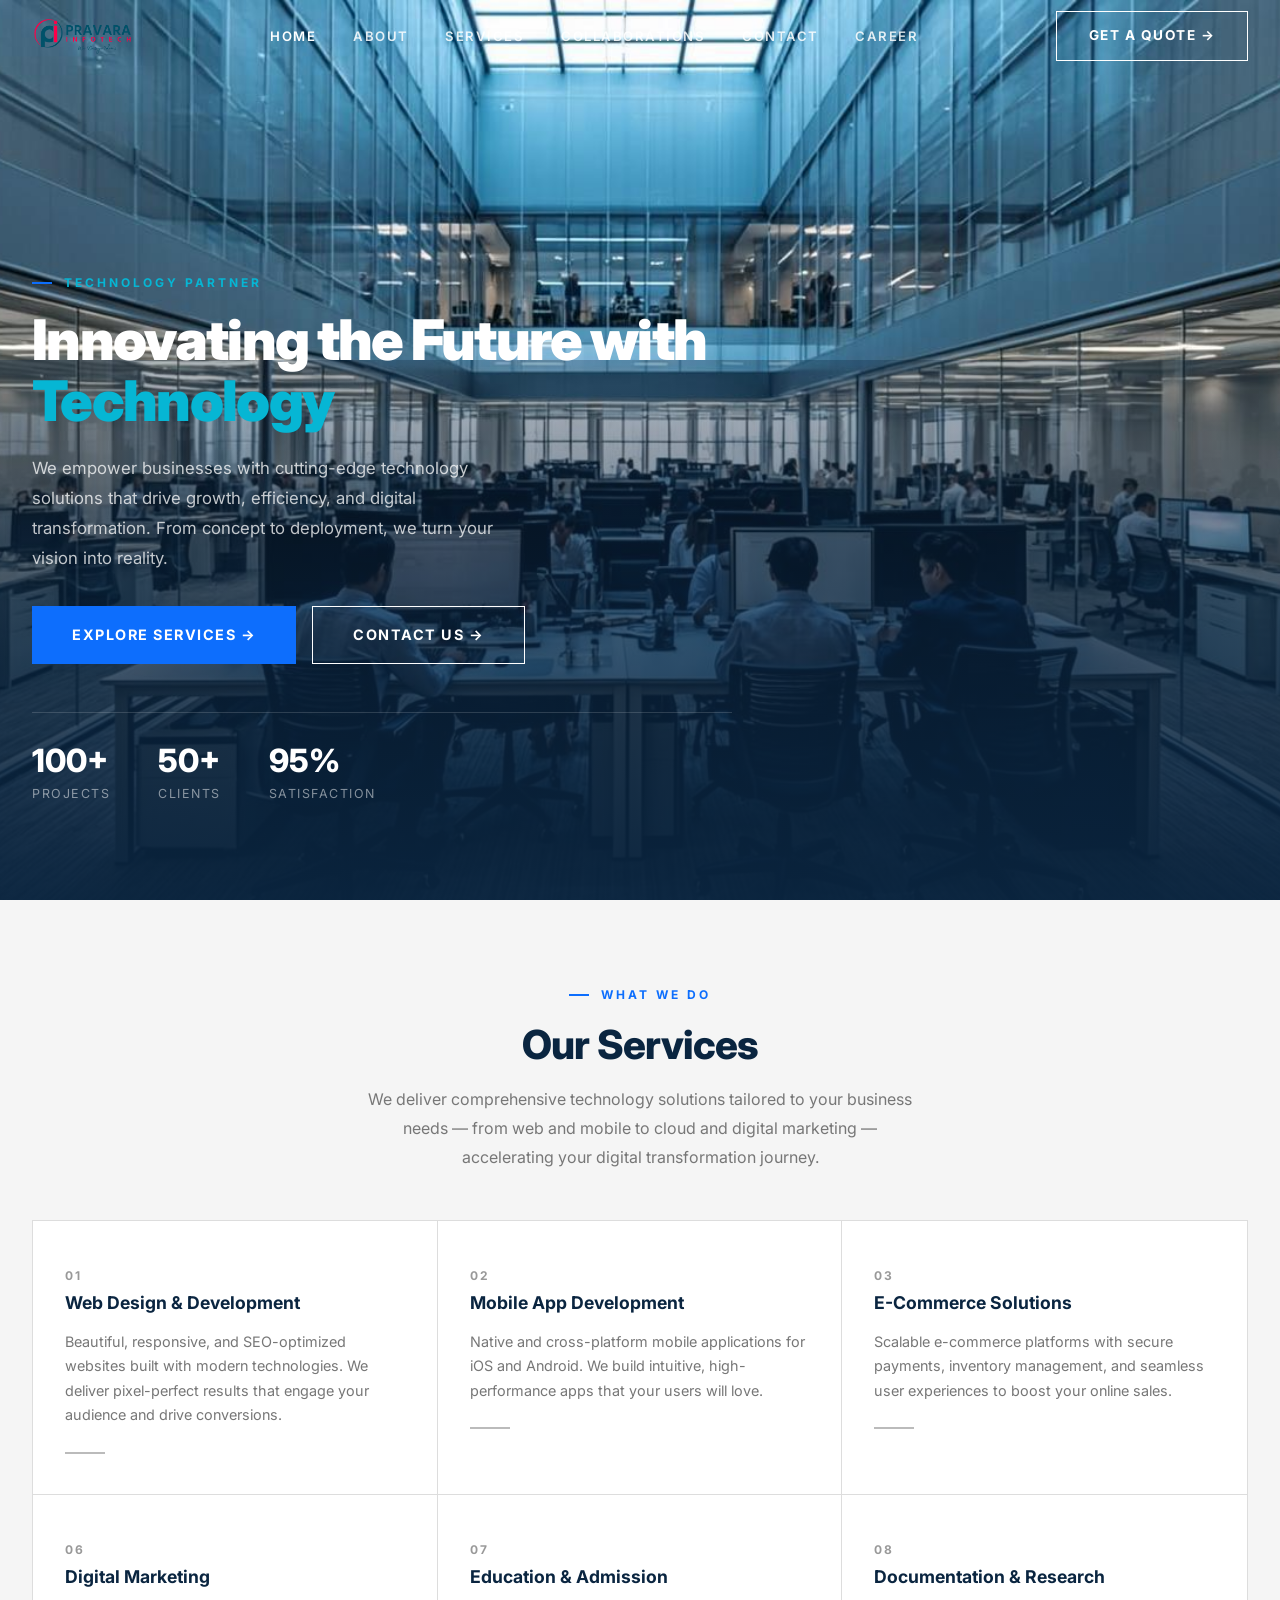
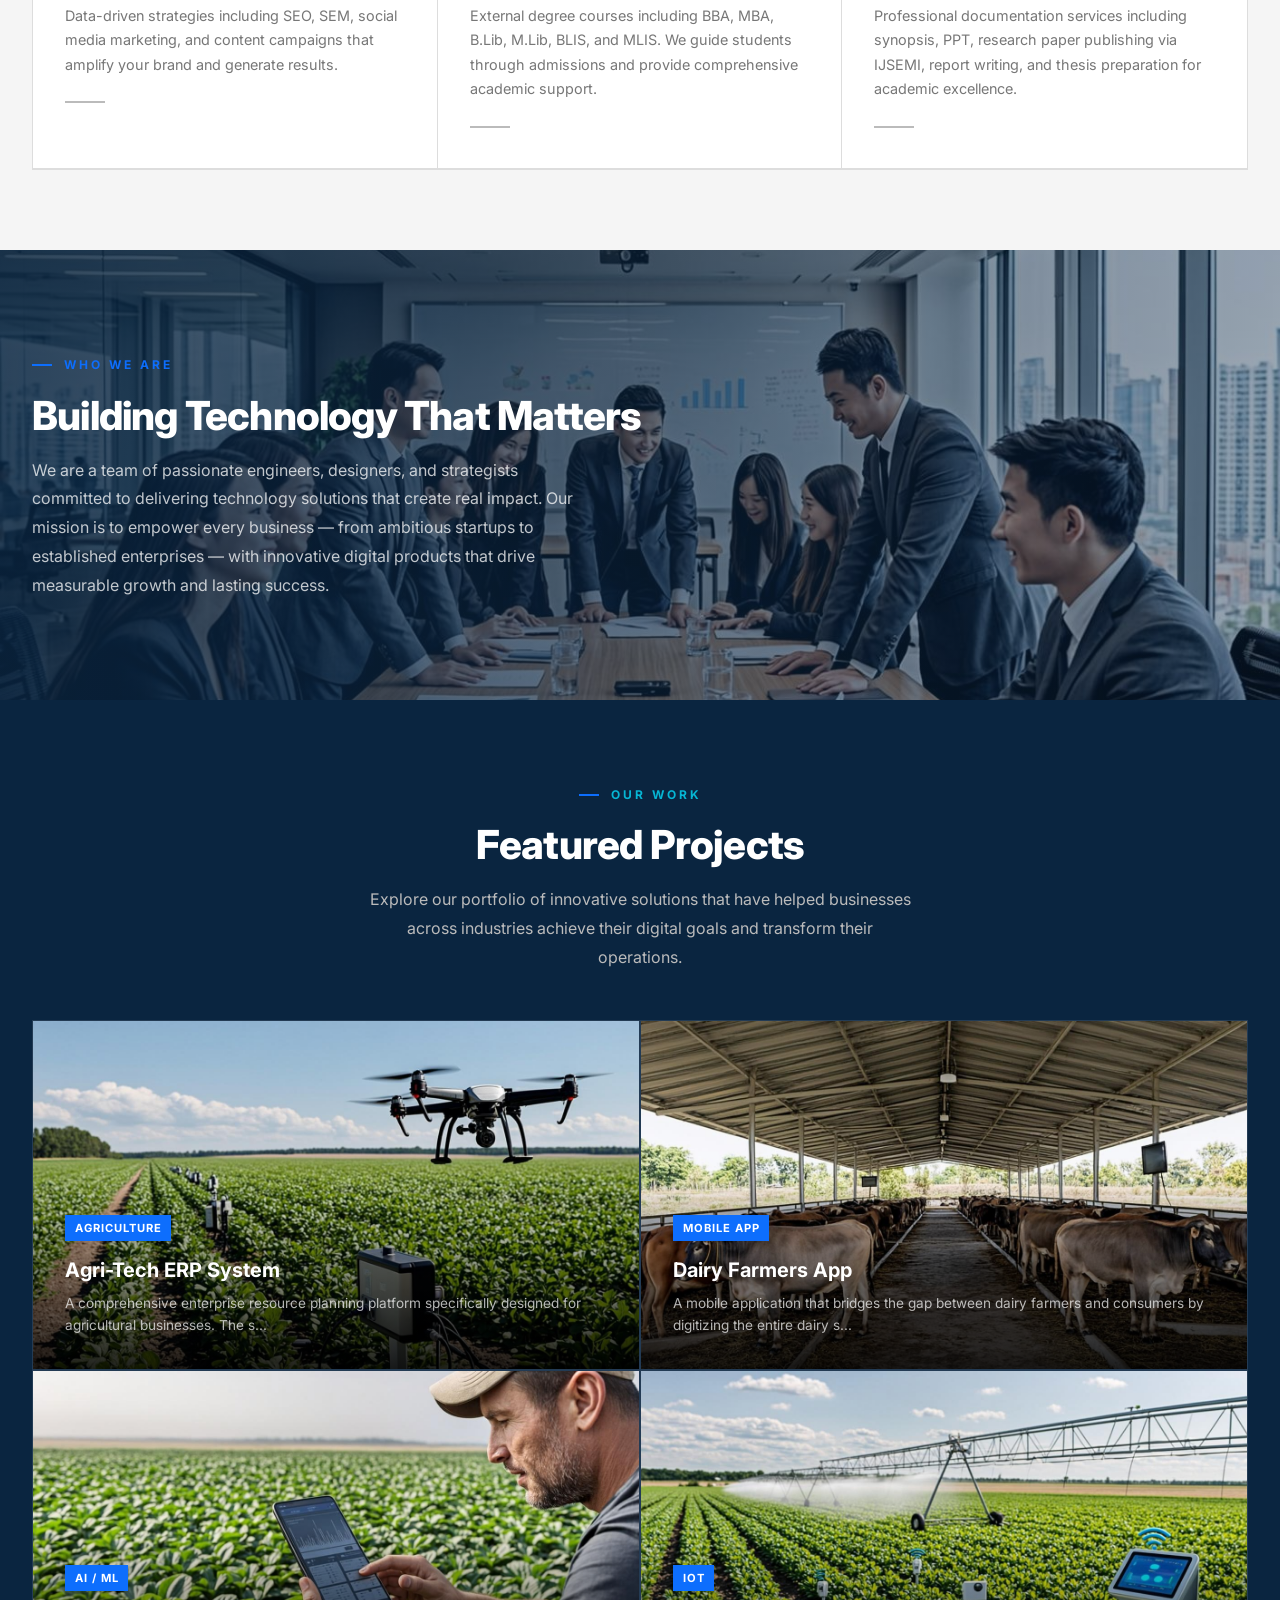
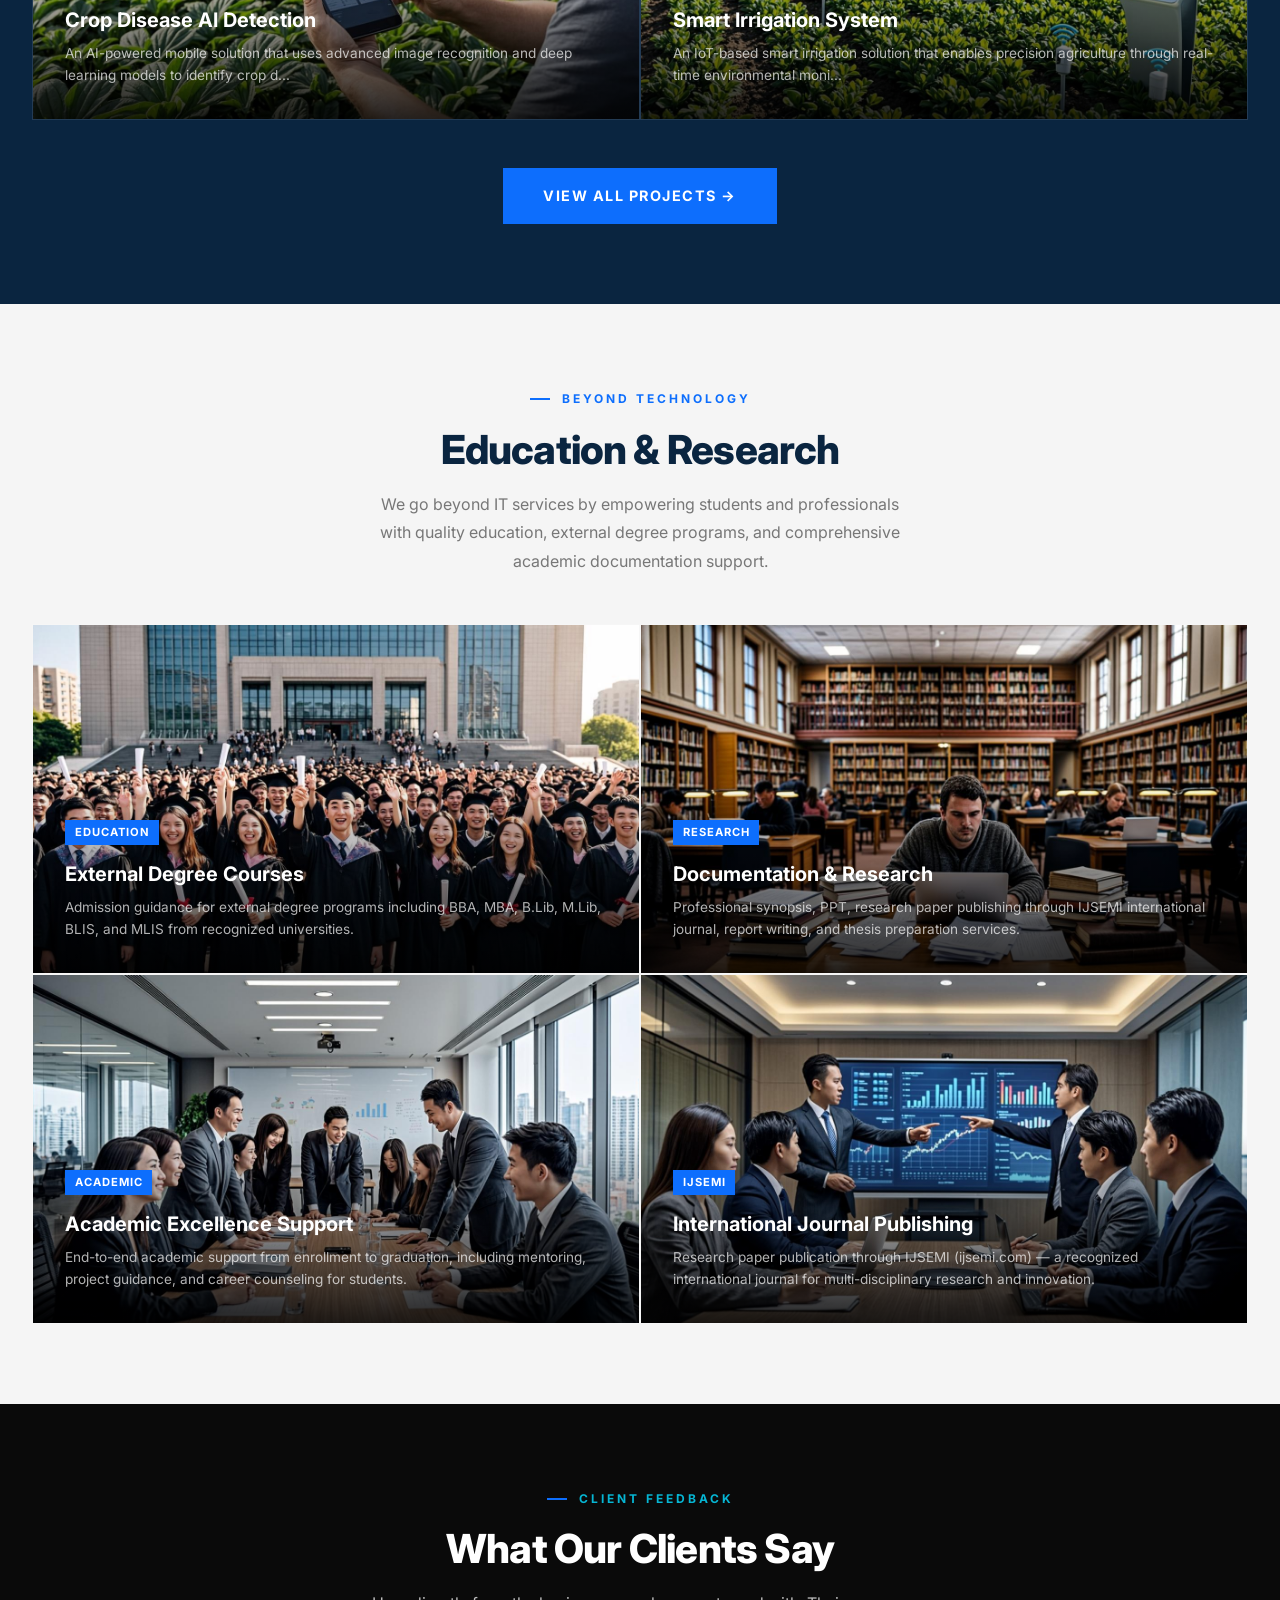
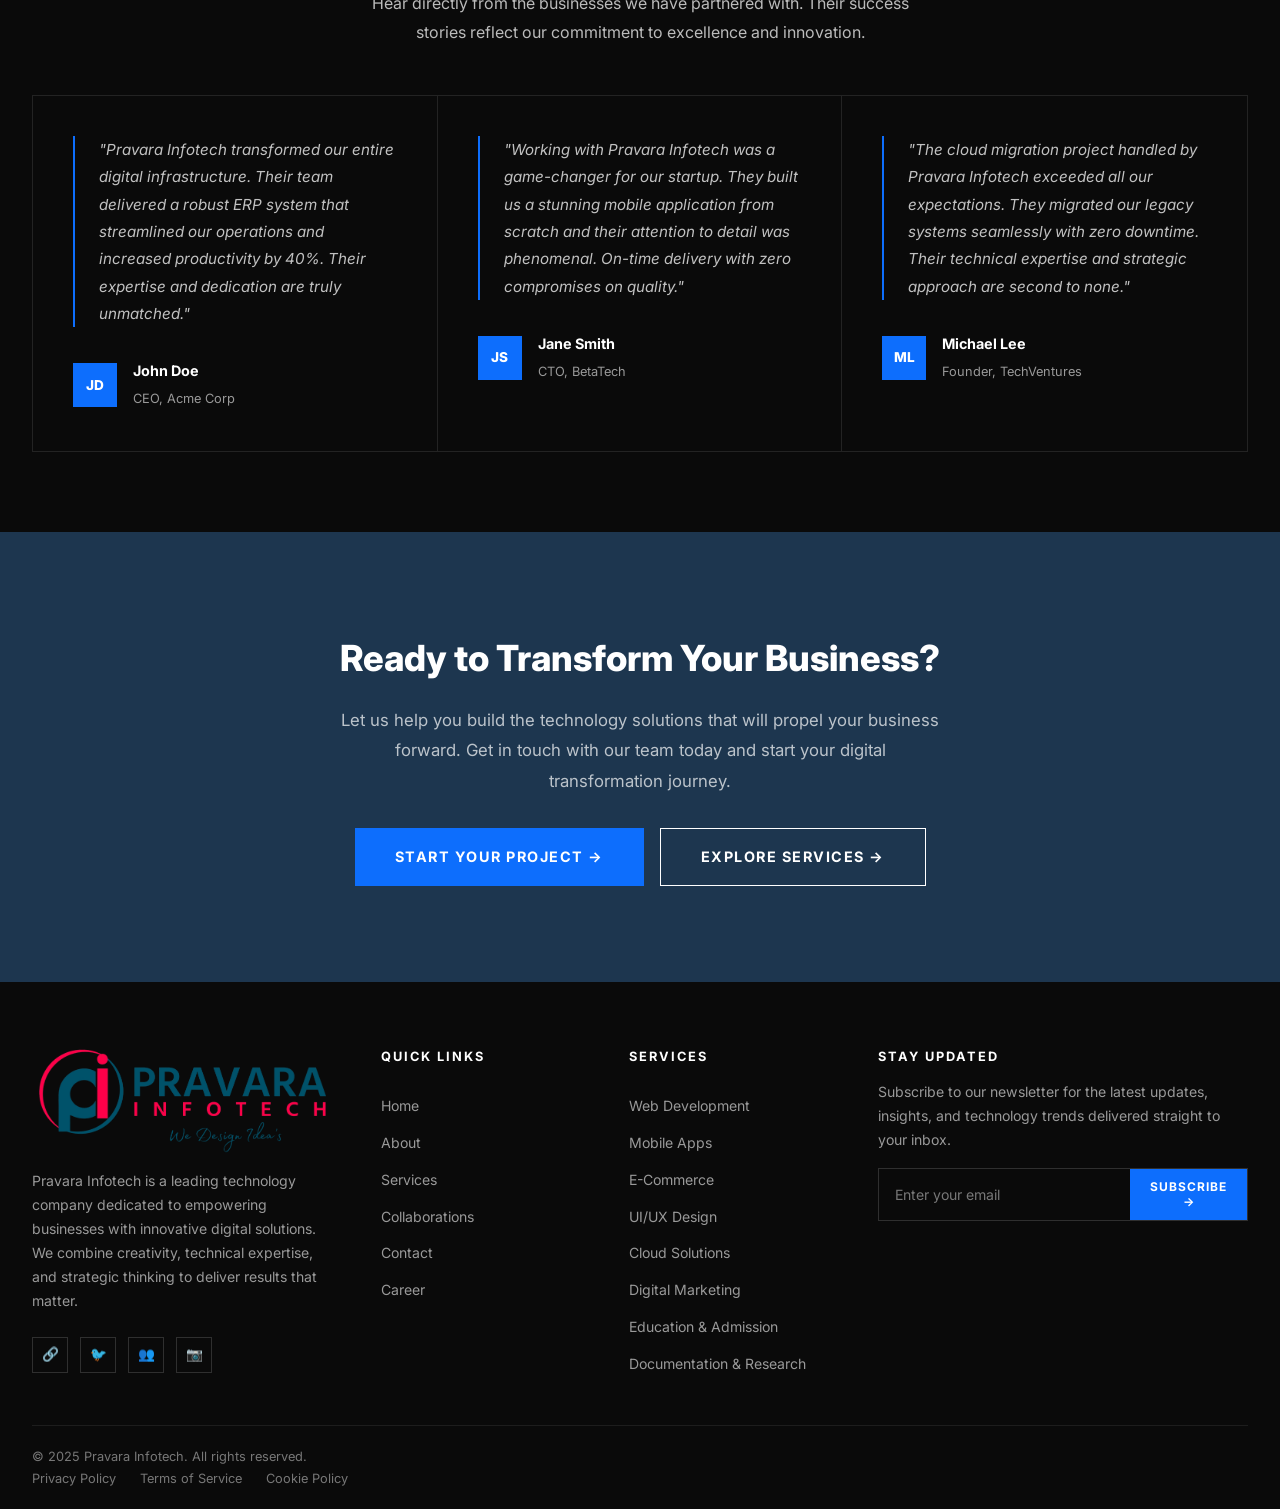
==== commit 5828299b: "feat: implement dynamic project management system with admin panel and data-driven rendering" ====
--- a/index.html
+++ b/index.html
@@ -153,45 +153,7 @@
                 <h2 class="section-title">Featured Projects</h2>
                 <p class="section-desc">Explore our portfolio of innovative solutions that have helped businesses across industries achieve their digital goals and transform their operations.</p>
             </div>
-            <div class="portfolio-grid">
-
-                <div class="portfolio-item reveal" data-project="agritech">
-                    <img src="images/port-agritech.jpg" alt="Agri-Tech ERP System">
-                    <div class="portfolio-overlay">
-                        <span class="tag">Agriculture</span>
-                        <h3>Agri-Tech ERP</h3>
-                        <p>Comprehensive enterprise resource planning platform for agricultural businesses with real-time analytics.</p>
-                    </div>
-                </div>
-
-                <div class="portfolio-item reveal" data-project="dairy">
-                    <img src="images/port-dairy.jpg" alt="Dairy Farmers App">
-                    <div class="portfolio-overlay">
-                        <span class="tag">Mobile App</span>
-                        <h3>Dairy Farmers App</h3>
-                        <p>Mobile application connecting dairy farmers with consumers, featuring tracking, billing, and route optimization.</p>
-                    </div>
-                </div>
-
-                <div class="portfolio-item reveal" data-project="cropai">
-                    <img src="images/port-ai.jpg" alt="Crop Disease AI Detection">
-                    <div class="portfolio-overlay">
-                        <span class="tag">AI / ML</span>
-                        <h3>Crop Disease AI</h3>
-                        <p>AI-powered image recognition system that identifies crop diseases in real-time using smartphone cameras.</p>
-                    </div>
-                </div>
-
-                <div class="portfolio-item reveal" data-project="irrigation">
-                    <img src="images/port-iot.jpg" alt="Smart Irrigation System">
-                    <div class="portfolio-overlay">
-                        <span class="tag">IoT</span>
-                        <h3>Smart Irrigation</h3>
-                        <p>IoT-based smart irrigation solution monitoring soil moisture, weather, and water usage in real-time.</p>
-                    </div>
-                </div>
-
-            </div>
+            <div class="portfolio-grid" id="featuredPortfolioGrid"></div>
             <div class="text-center reveal" style="margin-top: 3rem;">
                 <a href="projects.html" class="btn btn-primary btn-lg">View All Projects &#8594;</a>
             </div>
@@ -408,6 +370,26 @@
     <!-- ========== SCROLL TO TOP ========== -->
     <button class="scroll-top" id="scrollTop" aria-label="Scroll to top">&#8593;</button>
 
+    <script src="js/projects-data.js"></script>
     <script src="js/script.js"></script>
+    <script>
+      // Dynamically render featured projects (max 4) from ProjectsDB
+      (function () {
+        var grid = document.getElementById('featuredPortfolioGrid');
+        if (!grid || !window.ProjectsDB) return;
+        var projects = window.ProjectsDB.getFeatured();
+        grid.innerHTML = projects.map(function (p) {
+          var thumb = (p.images && p.images[0]) ? p.images[0] : 'images/port-agritech.jpg';
+          var shortDesc = p.description ? p.description.substring(0, 110) + '...' : '';
+          return '<div class="portfolio-item reveal" data-project="' + p.id + '">' +
+            '<img src="' + thumb + '" alt="' + (p.title || '') + '" onerror="this.src=\"images/hero-bg.jpg\"">' +
+            '<div class="portfolio-overlay">' +
+            '<span class="tag">' + (p.tag || '') + '</span>' +
+            '<h3>' + (p.title || '') + '</h3>' +
+            '<p>' + shortDesc + '</p>' +
+            '</div></div>';
+        }).join('');
+      })();
+    </script>
 </body>
 </html>
